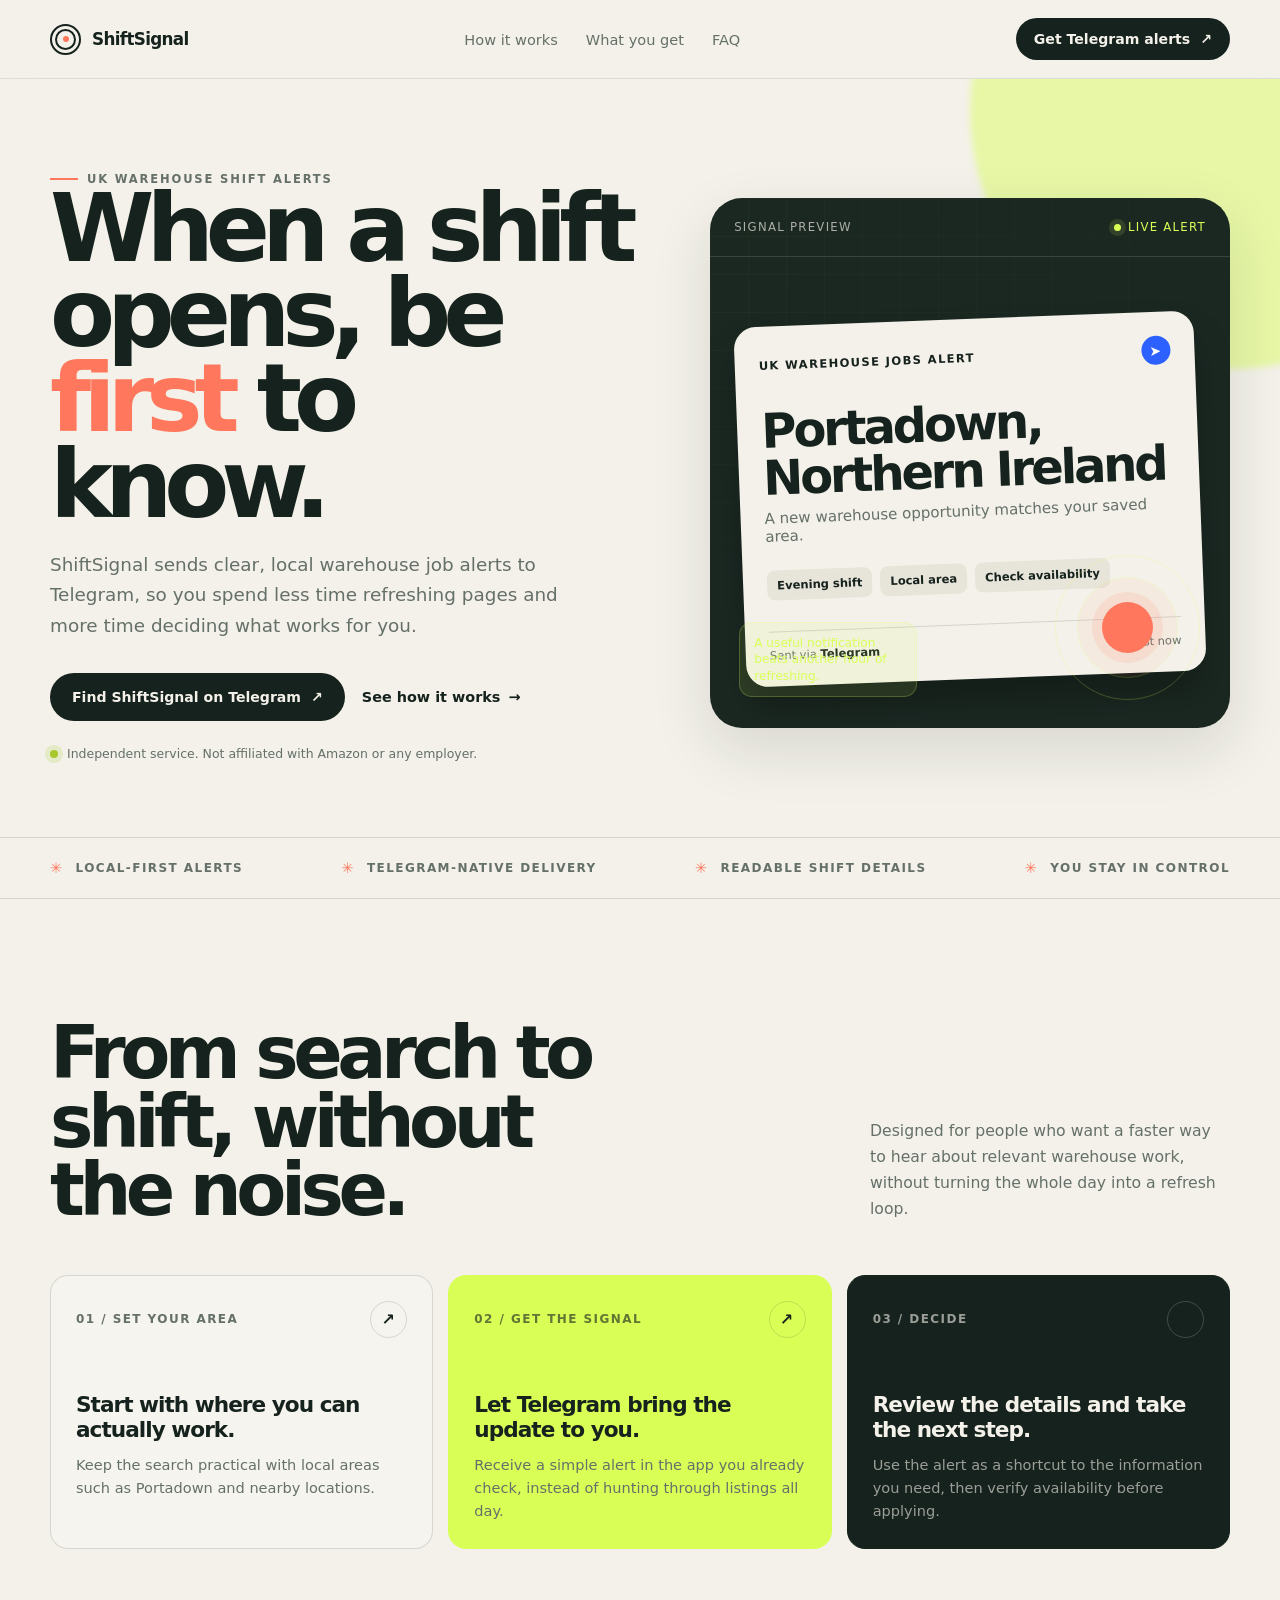
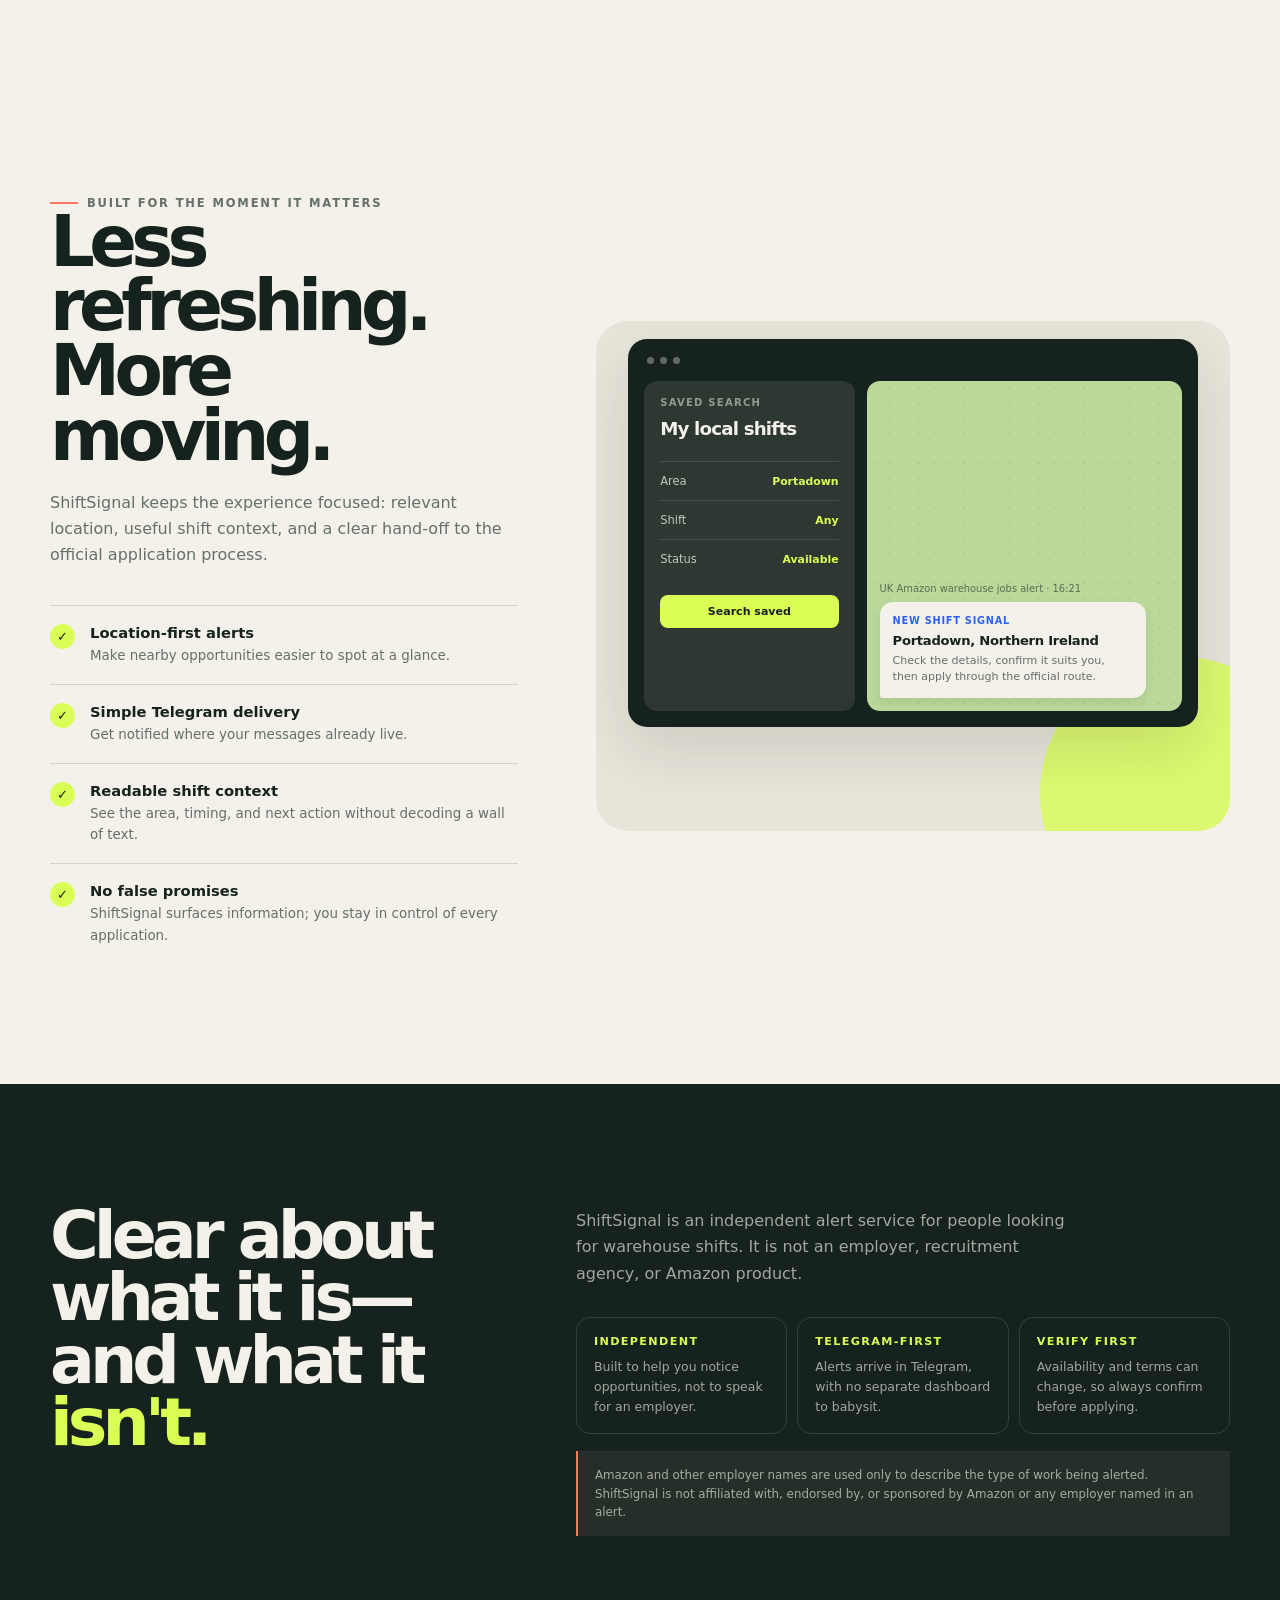
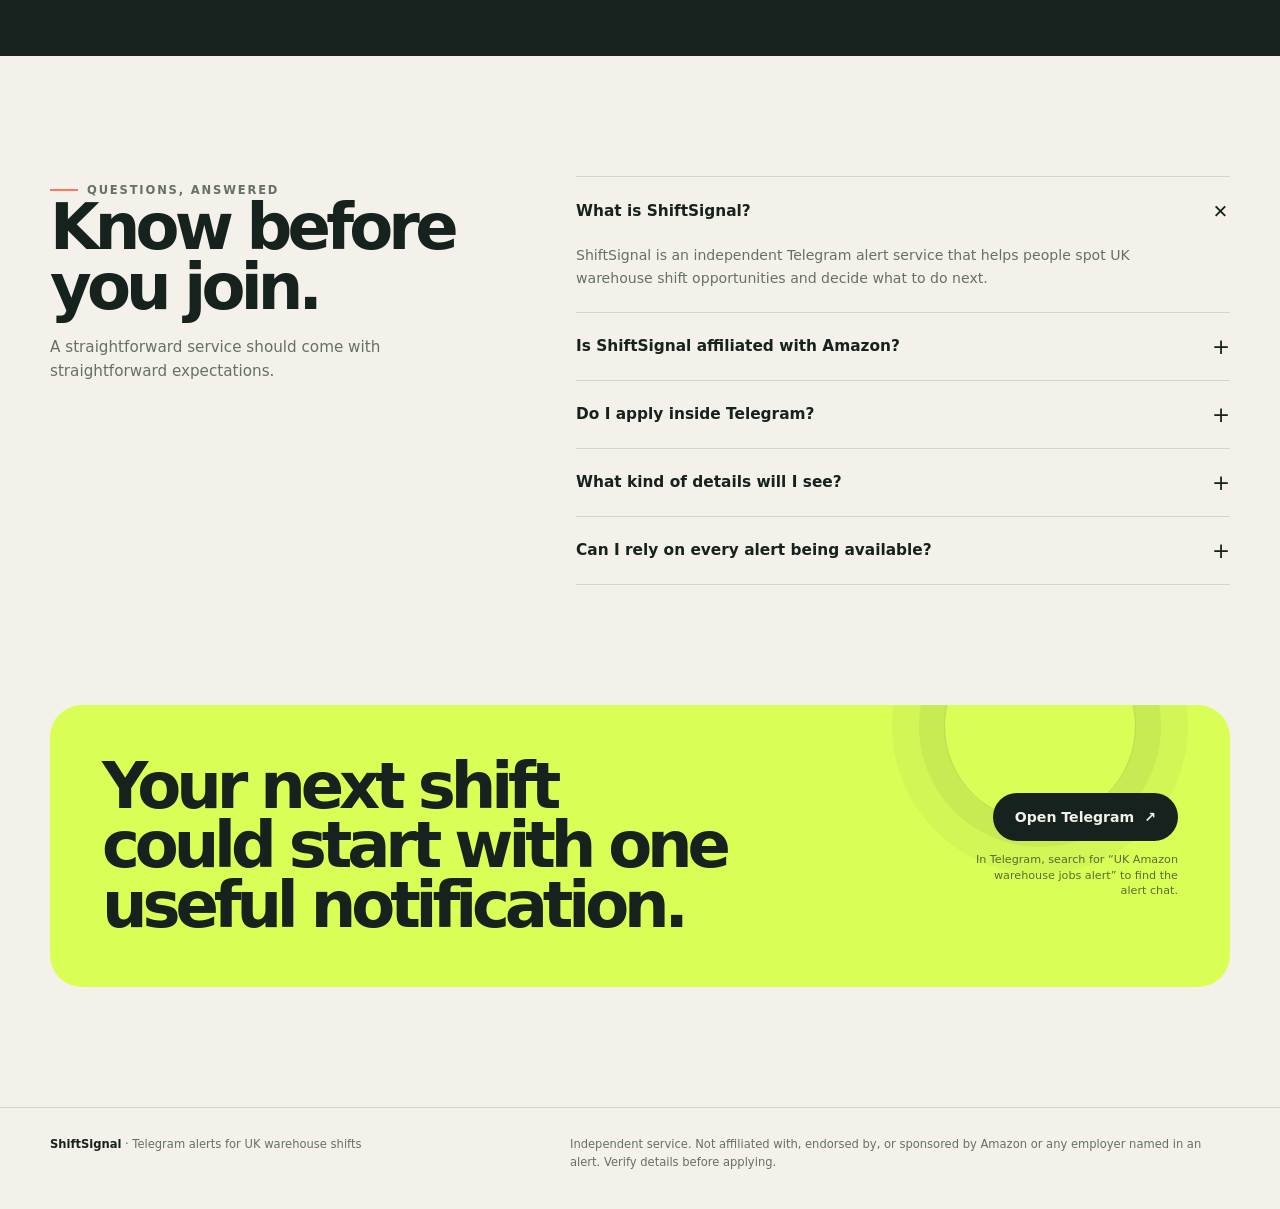
==== index.html @ c15a2083 "Initial ShiftSignal marketing site" ====
<!doctype html>
<html lang="en-GB">
<head>
  <meta charset="utf-8">
  <meta name="viewport" content="width=device-width, initial-scale=1">
  <meta name="theme-color" content="#f3f1e9">
  <meta name="description" content="ShiftSignal sends clear, local UK warehouse shift alerts to Telegram so you can spend less time refreshing and more time applying.">
  <meta property="og:title" content="ShiftSignal — Telegram alerts for UK warehouse shifts">
  <meta property="og:description" content="Get local warehouse shift alerts in Telegram, with the details you need to decide what to do next.">
  <meta property="og:type" content="website">
  <title>ShiftSignal — Telegram alerts for UK warehouse shifts</title>
  <style>
    :root {
      --ink: #16221d;
      --muted: #657069;
      --paper: #f3f1e9;
      --paper-deep: #e7e4d9;
      --signal: #d9ff57;
      --signal-dark: #a6c82b;
      --orange: #ff785d;
      --blue: #2d61ff;
      --line: rgba(22, 34, 29, .14);
      --shadow: 0 22px 60px rgba(22, 34, 29, .12);
      --radius-lg: 32px;
      --radius-md: 18px;
    }

    * { box-sizing: border-box; }
    html { scroll-behavior: smooth; }
    body {
      margin: 0;
      color: var(--ink);
      background: var(--paper);
      font-family: Inter, ui-sans-serif, system-ui, -apple-system, BlinkMacSystemFont, "Segoe UI", sans-serif;
      -webkit-font-smoothing: antialiased;
    }

    a { color: inherit; text-decoration: none; }
    button, a { -webkit-tap-highlight-color: transparent; }
    .shell { width: min(1180px, calc(100% - 40px)); margin: 0 auto; }

    .topbar {
      position: sticky;
      z-index: 20;
      top: 0;
      border-bottom: 1px solid rgba(22, 34, 29, .1);
      background: rgba(243, 241, 233, .86);
      backdrop-filter: blur(18px);
    }

    .nav {
      display: flex;
      align-items: center;
      justify-content: space-between;
      min-height: 78px;
      gap: 28px;
    }

    .brand { display: inline-flex; align-items: center; gap: 11px; font-weight: 800; letter-spacing: -.04em; font-size: 1.05rem; }
    .brand-mark { position: relative; display: inline-grid; place-items: center; width: 31px; height: 31px; border: 2px solid var(--ink); border-radius: 50%; }
    .brand-mark::before, .brand-mark::after { content: ""; position: absolute; border: 2px solid var(--ink); border-radius: 50%; }
    .brand-mark::before { width: 17px; height: 17px; }
    .brand-mark::after { width: 6px; height: 6px; border: 0; background: var(--orange); }
    .nav-links { display: flex; align-items: center; gap: 28px; font-size: .91rem; color: var(--muted); }
    .nav-links a { transition: color .2s ease; }
    .nav-links a:hover { color: var(--ink); }
    .nav-cta, .button-primary { display: inline-flex; align-items: center; justify-content: center; gap: 10px; border-radius: 999px; background: var(--ink); color: var(--paper); padding: 13px 18px; font-size: .88rem; font-weight: 750; transition: transform .2s ease, box-shadow .2s ease, background .2s ease; }
    .nav-cta:hover, .button-primary:hover { transform: translateY(-2px); box-shadow: 0 10px 22px rgba(22, 34, 29, .15); }
    .menu-button { display: none; border: 0; background: transparent; color: var(--ink); font: inherit; font-size: 1.4rem; }

    .hero { position: relative; overflow: hidden; padding: 86px 0 76px; }
    .hero::before { content: ""; position: absolute; width: 520px; height: 520px; right: -210px; top: -230px; border-radius: 50%; background: var(--signal); opacity: .45; filter: blur(3px); }
    .hero-grid { position: relative; display: grid; grid-template-columns: minmax(0, 1.06fr) minmax(390px, .94fr); align-items: center; gap: 74px; }
    .eyebrow { display: inline-flex; align-items: center; gap: 9px; color: var(--muted); font-size: .72rem; font-weight: 800; letter-spacing: .16em; text-transform: uppercase; }
    .eyebrow::before { content: ""; width: 28px; height: 2px; background: var(--orange); }
    h1, h2, h3, p { margin-top: 0; }
    h1 { max-width: 650px; margin-bottom: 23px; font-size: clamp(3.5rem, 7.4vw, 6.55rem); line-height: .9; letter-spacing: -.085em; font-weight: 850; }
    h1 em { color: var(--orange); font-style: normal; }
    .hero-copy { max-width: 560px; color: var(--muted); font-size: 1.15rem; line-height: 1.65; }
    .hero-actions { display: flex; align-items: center; flex-wrap: wrap; gap: 13px; margin-top: 32px; }
    .button-primary { padding: 16px 22px; }
    .button-secondary { display: inline-flex; align-items: center; gap: 8px; padding: 15px 4px; color: var(--ink); font-size: .9rem; font-weight: 780; }
    .button-secondary span { transition: transform .2s ease; }
    .button-secondary:hover span { transform: translateX(4px); }
    .hero-note { display: flex; align-items: center; gap: 9px; margin-top: 25px; color: var(--muted); font-size: .78rem; }
    .hero-note::before { content: ""; width: 8px; height: 8px; border-radius: 50%; background: var(--signal-dark); box-shadow: 0 0 0 5px rgba(166, 200, 43, .18); }

    .signal-stage { position: relative; min-height: 530px; border-radius: var(--radius-lg); background: #1b2822; box-shadow: var(--shadow); overflow: hidden; }
    .signal-stage::before { content: ""; position: absolute; inset: 0; opacity: .23; background-image: linear-gradient(rgba(217, 255, 87, .12) 1px, transparent 1px), linear-gradient(90deg, rgba(217, 255, 87, .12) 1px, transparent 1px); background-size: 38px 38px; mask-image: linear-gradient(to bottom right, black, transparent 75%); }
    .stage-top { position: relative; display: flex; align-items: center; justify-content: space-between; padding: 22px 24px; border-bottom: 1px solid rgba(243, 241, 233, .14); color: rgba(243, 241, 233, .67); font-size: .73rem; letter-spacing: .11em; text-transform: uppercase; }
    .live-pill { display: inline-flex; align-items: center; gap: 7px; color: var(--signal); }
    .live-pill::before { content: ""; width: 7px; height: 7px; border-radius: 50%; background: var(--signal); box-shadow: 0 0 0 5px rgba(217, 255, 87, .12); }
    .alert-card { position: relative; width: calc(100% - 60px); margin: 62px auto 0; padding: 24px; border-radius: 22px; background: var(--paper); box-shadow: 0 24px 35px rgba(0, 0, 0, .25); transform: rotate(-2.2deg); }
    .alert-kicker { display: flex; align-items: center; justify-content: space-between; margin-bottom: 28px; font-size: .72rem; font-weight: 850; letter-spacing: .12em; text-transform: uppercase; }
    .telegram-dot { display: inline-grid; place-items: center; width: 29px; height: 29px; border-radius: 50%; background: var(--blue); color: white; font-size: .88rem; }
    .alert-card h2 { margin-bottom: 8px; font-size: clamp(1.85rem, 4vw, 3rem); line-height: .98; letter-spacing: -.065em; }
    .alert-location { color: var(--muted); font-size: .94rem; }
    .alert-meta { display: flex; flex-wrap: wrap; gap: 8px; margin-top: 25px; }
    .meta-chip { padding: 8px 10px; border-radius: 8px; background: var(--paper-deep); color: var(--ink); font-size: .72rem; font-weight: 750; }
    .alert-footer { display: flex; align-items: center; justify-content: space-between; gap: 16px; margin-top: 31px; padding-top: 16px; border-top: 1px solid var(--line); color: var(--muted); font-size: .72rem; }
    .alert-footer strong { color: var(--ink); }
    .stage-orbit { position: absolute; right: 30px; bottom: 28px; width: 145px; height: 145px; border: 1px solid rgba(217, 255, 87, .22); border-radius: 50%; }
    .stage-orbit::before, .stage-orbit::after { content: ""; position: absolute; border: 1px solid rgba(217, 255, 87, .19); border-radius: 50%; }
    .stage-orbit::before { inset: 21px; }
    .stage-orbit::after { inset: 46px; background: var(--orange); border: 0; box-shadow: 0 0 0 10px rgba(255, 120, 93, .13), 0 0 0 24px rgba(255, 120, 93, .06); }
    .floating-tag { position: absolute; left: 29px; bottom: 31px; max-width: 178px; padding: 12px 14px; border: 1px solid rgba(217, 255, 87, .22); border-radius: 13px; background: rgba(217, 255, 87, .1); color: var(--signal); font-size: .76rem; line-height: 1.35; }

    .ticker { border-top: 1px solid var(--line); border-bottom: 1px solid var(--line); overflow: hidden; }
    .ticker-track { display: flex; justify-content: space-between; gap: 30px; padding: 22px 0; color: var(--muted); font-size: .75rem; font-weight: 800; letter-spacing: .12em; text-transform: uppercase; white-space: nowrap; }
    .ticker-track span { display: inline-flex; align-items: center; gap: 12px; }
    .ticker-track span::before { content: "✳"; color: var(--orange); font-size: .9rem; }

    section { padding: 120px 0; }
    .section-head { display: flex; align-items: end; justify-content: space-between; gap: 30px; margin-bottom: 50px; }
    .section-head h2 { max-width: 570px; margin-bottom: 0; font-size: clamp(2.6rem, 5.7vw, 5rem); line-height: .94; letter-spacing: -.075em; }
    .section-head p { max-width: 360px; margin-bottom: 3px; color: var(--muted); font-size: .98rem; line-height: 1.65; }
    .steps { display: grid; grid-template-columns: repeat(3, 1fr); gap: 15px; }
    .step { min-height: 260px; padding: 25px; border: 1px solid var(--line); border-radius: var(--radius-md); background: rgba(255, 255, 255, .24); }
    .step-number { display: flex; align-items: center; justify-content: space-between; margin-bottom: 54px; color: var(--muted); font-size: .75rem; font-weight: 850; letter-spacing: .12em; }
    .step-number::after { content: "↗"; display: grid; place-items: center; width: 35px; height: 35px; border: 1px solid var(--line); border-radius: 50%; color: var(--ink); font-size: 1rem; }
    .step h3 { margin-bottom: 11px; font-size: 1.35rem; letter-spacing: -.045em; }
    .step p { margin-bottom: 0; color: var(--muted); font-size: .91rem; line-height: 1.6; }
    .step:nth-child(2) { background: var(--signal); border-color: var(--signal); }
    .step:nth-child(2) .step-number { color: rgba(22, 34, 29, .62); }
    .step:nth-child(3) { background: var(--ink); color: var(--paper); border-color: var(--ink); }
    .step:nth-child(3) .step-number, .step:nth-child(3) p { color: rgba(243, 241, 233, .6); }
    .step:nth-child(3) .step-number::after { border-color: rgba(243, 241, 233, .2); }

    .feature-wrap { display: grid; grid-template-columns: .85fr 1.15fr; gap: 78px; align-items: center; }
    .feature-copy h2 { max-width: 500px; margin-bottom: 21px; font-size: clamp(2.8rem, 5.5vw, 5.25rem); line-height: .92; letter-spacing: -.08em; }
    .feature-copy > p { max-width: 470px; color: var(--muted); font-size: 1rem; line-height: 1.65; }
    .feature-list { display: grid; gap: 0; margin: 36px 0 0; padding: 0; list-style: none; }
    .feature-list li { display: grid; grid-template-columns: 27px 1fr; gap: 13px; padding: 18px 0; border-top: 1px solid var(--line); }
    .feature-list li::before { content: "✓"; display: grid; place-items: center; width: 25px; height: 25px; border-radius: 50%; background: var(--signal); font-size: .82rem; font-weight: 900; }
    .feature-list strong { display: block; margin-bottom: 4px; font-size: .92rem; }
    .feature-list span { color: var(--muted); font-size: .84rem; line-height: 1.5; }
    .dashboard { position: relative; min-height: 510px; padding: 18px; border-radius: var(--radius-lg); background: var(--paper-deep); overflow: hidden; }
    .dashboard::after { content: ""; position: absolute; right: -85px; bottom: -100px; width: 275px; height: 275px; border-radius: 50%; background: var(--signal); opacity: .8; }
    .dashboard-window { position: relative; z-index: 1; max-width: 570px; margin: 0 auto; padding: 16px; border-radius: 19px; background: var(--ink); box-shadow: var(--shadow); }
    .window-bar { display: flex; gap: 6px; padding: 2px 0 17px 3px; }
    .window-bar i { width: 7px; height: 7px; border-radius: 50%; background: rgba(243, 241, 233, .35); }
    .window-layout { display: grid; grid-template-columns: .8fr 1.2fr; gap: 12px; }
    .filter-panel { padding: 16px; border-radius: 13px; background: rgba(243, 241, 233, .1); }
    .filter-label { color: rgba(243, 241, 233, .52); font-size: .63rem; font-weight: 800; letter-spacing: .12em; text-transform: uppercase; }
    .filter-panel h3 { margin: 10px 0 22px; color: var(--paper); font-size: 1.14rem; letter-spacing: -.045em; }
    .filter-row { display: flex; align-items: center; justify-content: space-between; gap: 12px; padding: 12px 0; border-top: 1px solid rgba(243, 241, 233, .12); color: rgba(243, 241, 233, .76); font-size: .72rem; }
    .filter-row b { color: var(--signal); font-size: .68rem; }
    .save-search { display: block; margin-top: 17px; padding: 10px; border-radius: 8px; background: var(--signal); color: var(--ink); text-align: center; font-size: .69rem; font-weight: 850; }
    .message-panel { display: flex; align-items: end; min-height: 330px; padding: 13px; border-radius: 13px; background: #b9d89a; background-image: radial-gradient(rgba(22, 34, 29, .08) 1px, transparent 1px); background-size: 15px 15px; }
    .message-stack { display: grid; gap: 8px; width: 100%; }
    .message-meta { color: rgba(22, 34, 29, .58); font-size: .62rem; }
    .message { max-width: 92%; padding: 13px; border-radius: 13px 13px 13px 3px; background: var(--paper); box-shadow: 0 5px 10px rgba(22, 34, 29, .08); }
    .message small { display: block; margin-bottom: 7px; color: var(--blue); font-size: .61rem; font-weight: 850; letter-spacing: .08em; text-transform: uppercase; }
    .message strong { display: block; margin-bottom: 5px; font-size: .82rem; letter-spacing: -.02em; }
    .message p { margin-bottom: 0; color: var(--muted); font-size: .69rem; line-height: 1.45; }

    .trust-band { background: var(--ink); color: var(--paper); }
    .trust-grid { display: grid; grid-template-columns: .8fr 1.2fr; gap: 90px; align-items: start; }
    .trust-grid h2 { max-width: 470px; margin-bottom: 0; font-size: clamp(2.7rem, 5.2vw, 5rem); line-height: .94; letter-spacing: -.075em; }
    .trust-grid h2 em { color: var(--signal); font-style: normal; }
    .trust-copy > p { max-width: 510px; margin: 4px 0 30px; color: rgba(243, 241, 233, .64); font-size: 1rem; line-height: 1.65; }
    .trust-points { display: grid; grid-template-columns: repeat(3, 1fr); gap: 10px; }
    .trust-point { padding: 17px; border: 1px solid rgba(243, 241, 233, .14); border-radius: 14px; }
    .trust-point b { display: block; margin-bottom: 8px; color: var(--signal); font-size: .7rem; letter-spacing: .12em; text-transform: uppercase; }
    .trust-point span { color: rgba(243, 241, 233, .64); font-size: .78rem; line-height: 1.45; }
    .disclaimer { margin-top: 17px; padding: 15px 17px; border-left: 2px solid var(--orange); background: rgba(243, 241, 233, .06); color: rgba(243, 241, 233, .64); font-size: .74rem; line-height: 1.55; }

    .faq-grid { display: grid; grid-template-columns: .8fr 1.2fr; gap: 90px; }
    .faq-grid h2 { margin-bottom: 17px; font-size: clamp(2.8rem, 5vw, 4.8rem); line-height: .94; letter-spacing: -.075em; }
    .faq-grid > div > p { max-width: 340px; color: var(--muted); font-size: .95rem; line-height: 1.6; }
    .faq-list { border-top: 1px solid var(--line); }
    .faq-item { border-bottom: 1px solid var(--line); }
    .faq-question { display: flex; align-items: center; justify-content: space-between; gap: 20px; width: 100%; padding: 21px 0; border: 0; background: transparent; color: var(--ink); text-align: left; font: inherit; font-size: .96rem; font-weight: 780; cursor: pointer; }
    .faq-question::after { content: "+"; font-size: 1.35rem; font-weight: 400; transition: transform .2s ease; }
    .faq-item.open .faq-question::after { transform: rotate(45deg); }
    .faq-answer { display: grid; grid-template-rows: 0fr; transition: grid-template-rows .25s ease; }
    .faq-answer > div { overflow: hidden; }
    .faq-answer p { max-width: 610px; margin: 0; padding: 0 35px 0 0; color: var(--muted); font-size: .88rem; line-height: 1.65; }
    .faq-item.open .faq-answer { grid-template-rows: 1fr; }
    .faq-item.open .faq-answer p { padding-bottom: 21px; }

    .final-cta { padding: 0 0 120px; }
    .cta-card { position: relative; overflow: hidden; display: grid; grid-template-columns: 1fr auto; align-items: center; gap: 30px; padding: 52px; border-radius: var(--radius-lg); background: var(--signal); }
    .cta-card::after { content: ""; position: absolute; right: 8%; top: -75px; width: 190px; height: 190px; border: 1px solid rgba(22, 34, 29, .16); border-radius: 50%; box-shadow: 0 0 0 25px rgba(22, 34, 29, .05), 0 0 0 52px rgba(22, 34, 29, .04); }
    .cta-card h2 { position: relative; z-index: 1; max-width: 630px; margin-bottom: 0; font-size: clamp(2.6rem, 5vw, 4.8rem); line-height: .93; letter-spacing: -.08em; }
    .cta-action { position: relative; z-index: 2; display: grid; justify-items: end; gap: 11px; }
    .cta-action .button-primary { background: var(--ink); white-space: nowrap; }
    .cta-action small { max-width: 205px; color: rgba(22, 34, 29, .66); font-size: .7rem; line-height: 1.4; text-align: right; }

    footer { padding: 28px 0 38px; border-top: 1px solid var(--line); }
    .footer-row { display: flex; justify-content: space-between; gap: 20px; color: var(--muted); font-size: .72rem; line-height: 1.5; }
    .footer-row strong { color: var(--ink); }
    .footer-note { max-width: 660px; }

    .reveal { opacity: 0; transform: translateY(18px); transition: opacity .7s ease, transform .7s ease; }
    .reveal.visible { opacity: 1; transform: translateY(0); }

    @media (max-width: 900px) {
      .hero-grid, .feature-wrap, .trust-grid, .faq-grid { grid-template-columns: 1fr; gap: 48px; }
      .hero { padding-top: 62px; }
      .signal-stage { min-height: 500px; }
      .feature-copy { max-width: 700px; }
      .trust-grid { gap: 35px; }
      .faq-grid { gap: 35px; }
      .section-head { align-items: start; flex-direction: column; }
      .cta-card { grid-template-columns: 1fr; padding: 40px 30px; }
      .cta-action { justify-items: start; }
      .cta-action small { text-align: left; }
    }

    @media (max-width: 680px) {
      .shell { width: min(100% - 28px, 560px); }
      .nav { min-height: 68px; }
      .nav-links { position: absolute; left: 14px; right: 14px; top: 63px; display: grid; gap: 0; padding: 7px; border: 1px solid var(--line); border-radius: 16px; background: var(--paper); box-shadow: var(--shadow); opacity: 0; pointer-events: none; transform: translateY(-7px); transition: opacity .2s ease, transform .2s ease; }
      .nav-links.open { opacity: 1; pointer-events: auto; transform: translateY(0); }
      .nav-links a { padding: 13px 12px; }
      .nav-cta { display: none; }
      .menu-button { display: block; }
      h1 { font-size: clamp(3.35rem, 17vw, 5rem); }
      .hero-copy { font-size: 1rem; }
      .hero-actions { align-items: start; flex-direction: column; gap: 8px; }
      .signal-stage { min-height: 470px; }
      .alert-card { width: calc(100% - 32px); margin-top: 48px; padding: 18px; }
      .alert-card h2 { font-size: 2.1rem; }
      .floating-tag { left: 17px; bottom: 20px; }
      .stage-orbit { right: 15px; bottom: 15px; width: 105px; height: 105px; }
      .stage-orbit::before { inset: 16px; }
      .stage-orbit::after { inset: 34px; }
      section { padding: 82px 0; }
      .steps { grid-template-columns: 1fr; }
      .step { min-height: 215px; }
      .step-number { margin-bottom: 38px; }
      .window-layout { grid-template-columns: 1fr; }
      .filter-panel { display: none; }
      .message-panel { min-height: 330px; }
      .trust-points { grid-template-columns: 1fr; }
      .cta-card h2 { font-size: 3rem; }
      .footer-row { align-items: start; flex-direction: column; }
    }
  </style>
</head>
<body>
  <header class="topbar">
    <div class="shell nav">
      <a class="brand" href="#top" aria-label="ShiftSignal home"><span class="brand-mark" aria-hidden="true"></span>ShiftSignal</a>
      <nav class="nav-links" id="nav-links" aria-label="Primary navigation">
        <a href="#how-it-works">How it works</a>
        <a href="#what-you-get">What you get</a>
        <a href="#faq">FAQ</a>
      </nav>
      <a class="nav-cta" href="#join">Get Telegram alerts <span aria-hidden="true">↗</span></a>
      <button class="menu-button" id="menu-button" type="button" aria-expanded="false" aria-controls="nav-links" aria-label="Open navigation">☰</button>
    </div>
  </header>

  <main id="top">
    <section class="hero">
      <div class="shell hero-grid">
        <div class="reveal">
          <div class="eyebrow">UK warehouse shift alerts</div>
          <h1>When a shift opens, be <em>first</em> to know.</h1>
          <p class="hero-copy">ShiftSignal sends clear, local warehouse job alerts to Telegram, so you spend less time refreshing pages and more time deciding what works for you.</p>
          <div class="hero-actions">
            <a class="button-primary" href="#join">Find ShiftSignal on Telegram <span aria-hidden="true">↗</span></a>
            <a class="button-secondary" href="#how-it-works">See how it works <span aria-hidden="true">→</span></a>
          </div>
          <div class="hero-note">Independent service. Not affiliated with Amazon or any employer.</div>
        </div>

        <div class="signal-stage reveal" aria-label="Example Telegram shift alert">
          <div class="stage-top"><span>Signal preview</span><span class="live-pill">Live alert</span></div>
          <div class="alert-card">
            <div class="alert-kicker"><span>UK warehouse jobs alert</span><span class="telegram-dot" aria-hidden="true">➤</span></div>
            <h2>Portadown, Northern Ireland</h2>
            <p class="alert-location">A new warehouse opportunity matches your saved area.</p>
            <div class="alert-meta"><span class="meta-chip">Evening shift</span><span class="meta-chip">Local area</span><span class="meta-chip">Check availability</span></div>
            <div class="alert-footer"><span>Sent via <strong>Telegram</strong></span><span>just now</span></div>
          </div>
          <div class="floating-tag">A useful notification beats another hour of refreshing.</div>
          <div class="stage-orbit" aria-hidden="true"></div>
        </div>
      </div>
    </section>

    <div class="ticker" aria-label="ShiftSignal benefits">
      <div class="shell ticker-track"><span>Local-first alerts</span><span>Telegram-native delivery</span><span>Readable shift details</span><span>You stay in control</span></div>
    </div>

    <section id="how-it-works">
      <div class="shell">
        <div class="section-head reveal">
          <h2>From search to shift, without the noise.</h2>
          <p>Designed for people who want a faster way to hear about relevant warehouse work, without turning the whole day into a refresh loop.</p>
        </div>
        <div class="steps">
          <article class="step reveal"><div class="step-number">01 / SET YOUR AREA</div><h3>Start with where you can actually work.</h3><p>Keep the search practical with local areas such as Portadown and nearby locations.</p></article>
          <article class="step reveal"><div class="step-number">02 / GET THE SIGNAL</div><h3>Let Telegram bring the update to you.</h3><p>Receive a simple alert in the app you already check, instead of hunting through listings all day.</p></article>
          <article class="step reveal"><div class="step-number">03 / DECIDE</div><h3>Review the details and take the next step.</h3><p>Use the alert as a shortcut to the information you need, then verify availability before applying.</p></article>
        </div>
      </div>
    </section>

    <section id="what-you-get">
      <div class="shell feature-wrap">
        <div class="feature-copy reveal">
          <div class="eyebrow">Built for the moment it matters</div>
          <h2>Less refreshing. More moving.</h2>
          <p>ShiftSignal keeps the experience focused: relevant location, useful shift context, and a clear hand-off to the official application process.</p>
          <ul class="feature-list">
            <li><div><strong>Location-first alerts</strong><span>Make nearby opportunities easier to spot at a glance.</span></div></li>
            <li><div><strong>Simple Telegram delivery</strong><span>Get notified where your messages already live.</span></div></li>
            <li><div><strong>Readable shift context</strong><span>See the area, timing, and next action without decoding a wall of text.</span></div></li>
            <li><div><strong>No false promises</strong><span>ShiftSignal surfaces information; you stay in control of every application.</span></div></li>
          </ul>
        </div>
        <div class="dashboard reveal" aria-label="ShiftSignal filter and alert preview">
          <div class="dashboard-window">
            <div class="window-bar" aria-hidden="true"><i></i><i></i><i></i></div>
            <div class="window-layout">
              <aside class="filter-panel"><div class="filter-label">Saved search</div><h3>My local shifts</h3><div class="filter-row"><span>Area</span><b>Portadown</b></div><div class="filter-row"><span>Shift</span><b>Any</b></div><div class="filter-row"><span>Status</span><b>Available</b></div><span class="save-search">Search saved</span></aside>
              <div class="message-panel"><div class="message-stack"><div class="message-meta">UK Amazon warehouse jobs alert · 16:21</div><div class="message"><small>New shift signal</small><strong>Portadown, Northern Ireland</strong><p>Check the details, confirm it suits you, then apply through the official route.</p></div></div></div>
            </div>
          </div>
        </div>
      </div>
    </section>

    <section class="trust-band">
      <div class="shell trust-grid">
        <h2 class="reveal">Clear about what it is—and what it <em>isn't.</em></h2>
        <div class="trust-copy reveal">
          <p>ShiftSignal is an independent alert service for people looking for warehouse shifts. It is not an employer, recruitment agency, or Amazon product.</p>
          <div class="trust-points"><div class="trust-point"><b>Independent</b><span>Built to help you notice opportunities, not to speak for an employer.</span></div><div class="trust-point"><b>Telegram-first</b><span>Alerts arrive in Telegram, with no separate dashboard to babysit.</span></div><div class="trust-point"><b>Verify first</b><span>Availability and terms can change, so always confirm before applying.</span></div></div>
          <div class="disclaimer">Amazon and other employer names are used only to describe the type of work being alerted. ShiftSignal is not affiliated with, endorsed by, or sponsored by Amazon or any employer named in an alert.</div>
        </div>
      </div>
    </section>

    <section id="faq">
      <div class="shell faq-grid">
        <div class="reveal"><div class="eyebrow">Questions, answered</div><h2>Know before you join.</h2><p>A straightforward service should come with straightforward expectations.</p></div>
        <div class="faq-list reveal">
          <div class="faq-item open"><button class="faq-question" type="button" aria-expanded="true">What is ShiftSignal?</button><div class="faq-answer"><div><p>ShiftSignal is an independent Telegram alert service that helps people spot UK warehouse shift opportunities and decide what to do next.</p></div></div></div>
          <div class="faq-item"><button class="faq-question" type="button" aria-expanded="false">Is ShiftSignal affiliated with Amazon?</button><div class="faq-answer"><div><p>No. ShiftSignal is independent and is not affiliated with, endorsed by, or sponsored by Amazon. Employer names may appear only to describe the work in an alert.</p></div></div></div>
          <div class="faq-item"><button class="faq-question" type="button" aria-expanded="false">Do I apply inside Telegram?</button><div class="faq-answer"><div><p>Telegram is used for the alert. When you see something relevant, verify the details and use the official application route for that opportunity.</p></div></div></div>
          <div class="faq-item"><button class="faq-question" type="button" aria-expanded="false">What kind of details will I see?</button><div class="faq-answer"><div><p>Alerts are designed to make the useful basics easy to scan, such as the local area, shift context, and the next action. Exact availability can change.</p></div></div></div>
          <div class="faq-item"><button class="faq-question" type="button" aria-expanded="false">Can I rely on every alert being available?</button><div class="faq-answer"><div><p>No service can guarantee availability. Treat each alert as a timely lead, then confirm the latest details before you apply.</p></div></div></div>
        </div>
      </div>
    </section>

    <section class="final-cta" id="join">
      <div class="shell">
        <div class="cta-card reveal">
          <h2>Your next shift could start with one useful notification.</h2>
          <div class="cta-action"><a class="button-primary" href="https://telegram.org/" target="_blank" rel="noopener">Open Telegram <span aria-hidden="true">↗</span></a><small>In Telegram, search for “UK Amazon warehouse jobs alert” to find the alert chat.</small></div>
        </div>
      </div>
    </section>
  </main>

  <footer>
    <div class="shell footer-row"><div><strong>ShiftSignal</strong> · Telegram alerts for UK warehouse shifts</div><div class="footer-note">Independent service. Not affiliated with, endorsed by, or sponsored by Amazon or any employer named in an alert. Verify details before applying.</div></div>
  </footer>

  <script>
    const menuButton = document.querySelector('#menu-button');
    const navLinks = document.querySelector('#nav-links');
    menuButton?.addEventListener('click', () => {
      const isOpen = navLinks.classList.toggle('open');
      menuButton.setAttribute('aria-expanded', String(isOpen));
    });

    document.querySelectorAll('.nav-links a').forEach((link) => link.addEventListener('click', () => {
      navLinks.classList.remove('open');
      menuButton.setAttribute('aria-expanded', 'false');
    }));

    document.querySelectorAll('.faq-question').forEach((button) => button.addEventListener('click', () => {
      const item = button.closest('.faq-item');
      const isOpen = item.classList.toggle('open');
      button.setAttribute('aria-expanded', String(isOpen));
    }));

    const observer = new IntersectionObserver((entries) => entries.forEach((entry) => {
      if (entry.isIntersecting) {
        entry.target.classList.add('visible');
        observer.unobserve(entry.target);
      }
    }), { threshold: .14 });
    document.querySelectorAll('.reveal').forEach((element) => observer.observe(element));
  </script>
</body>
</html>
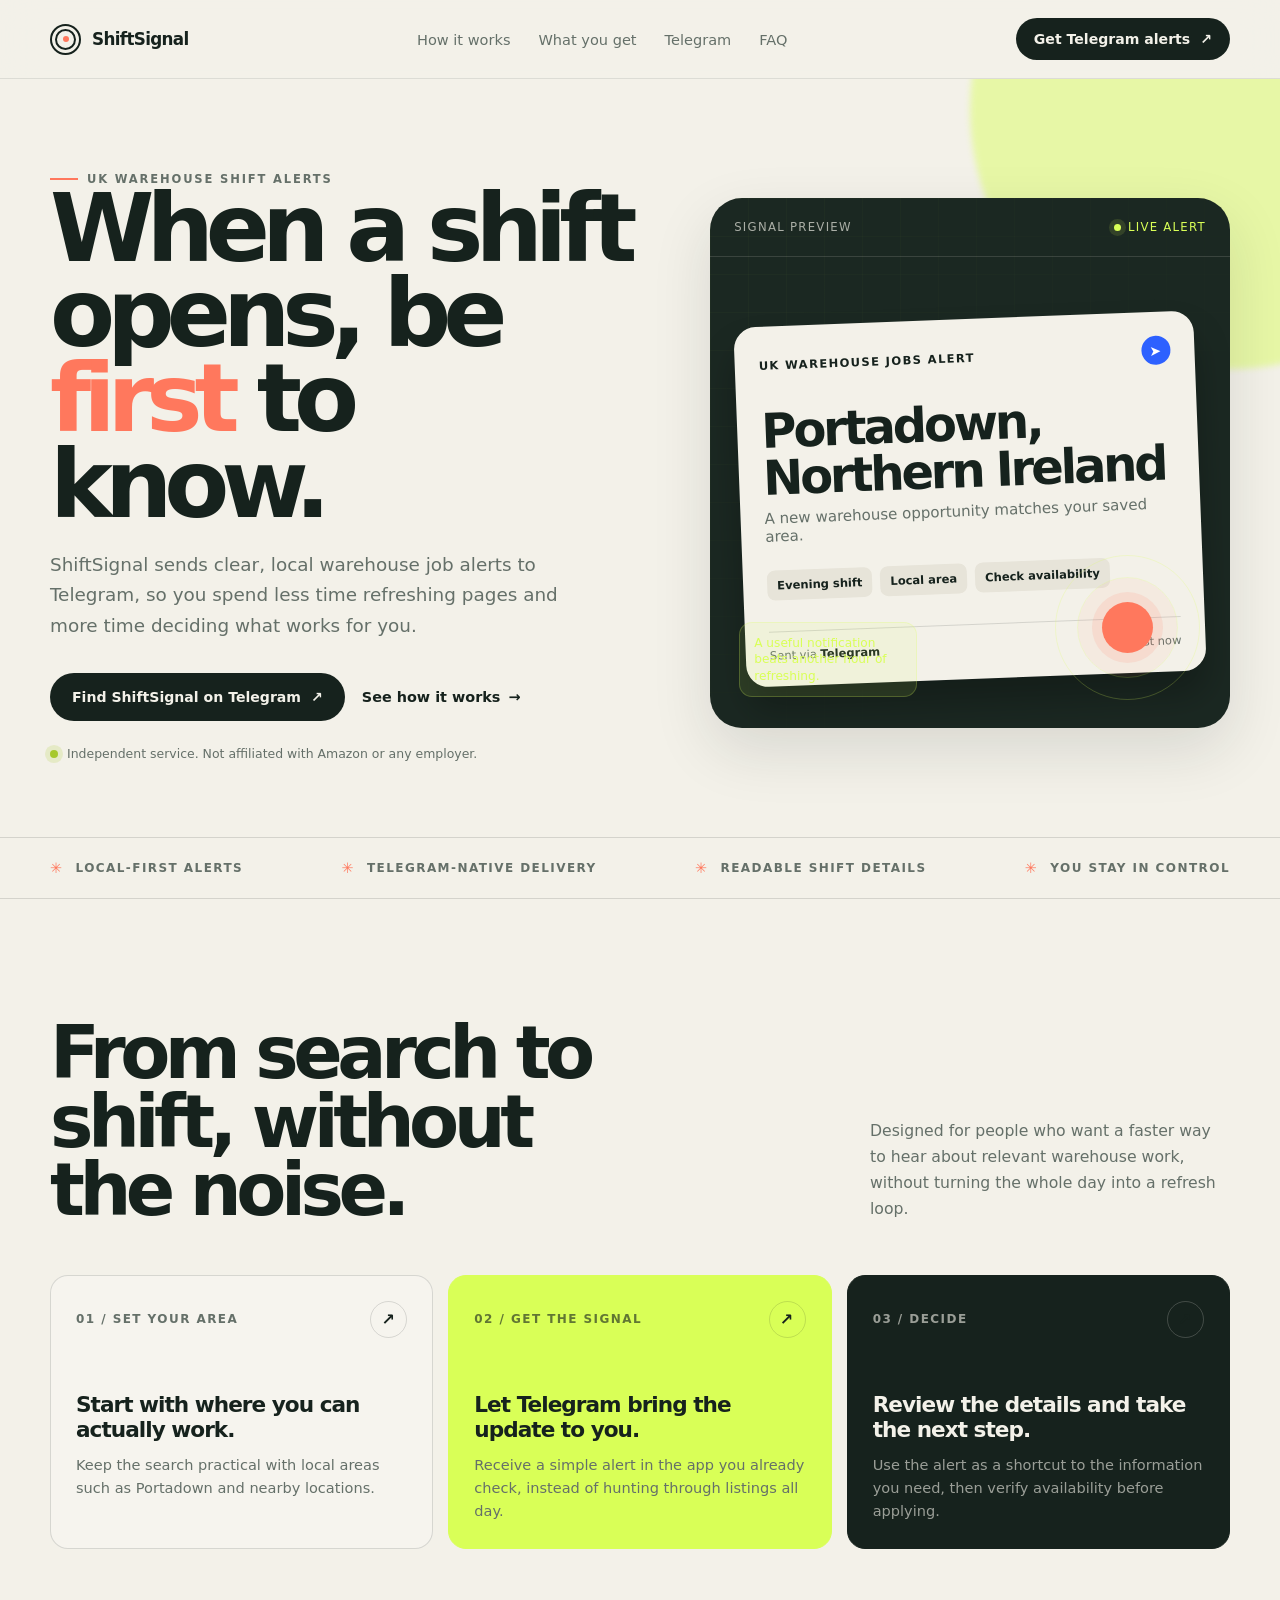
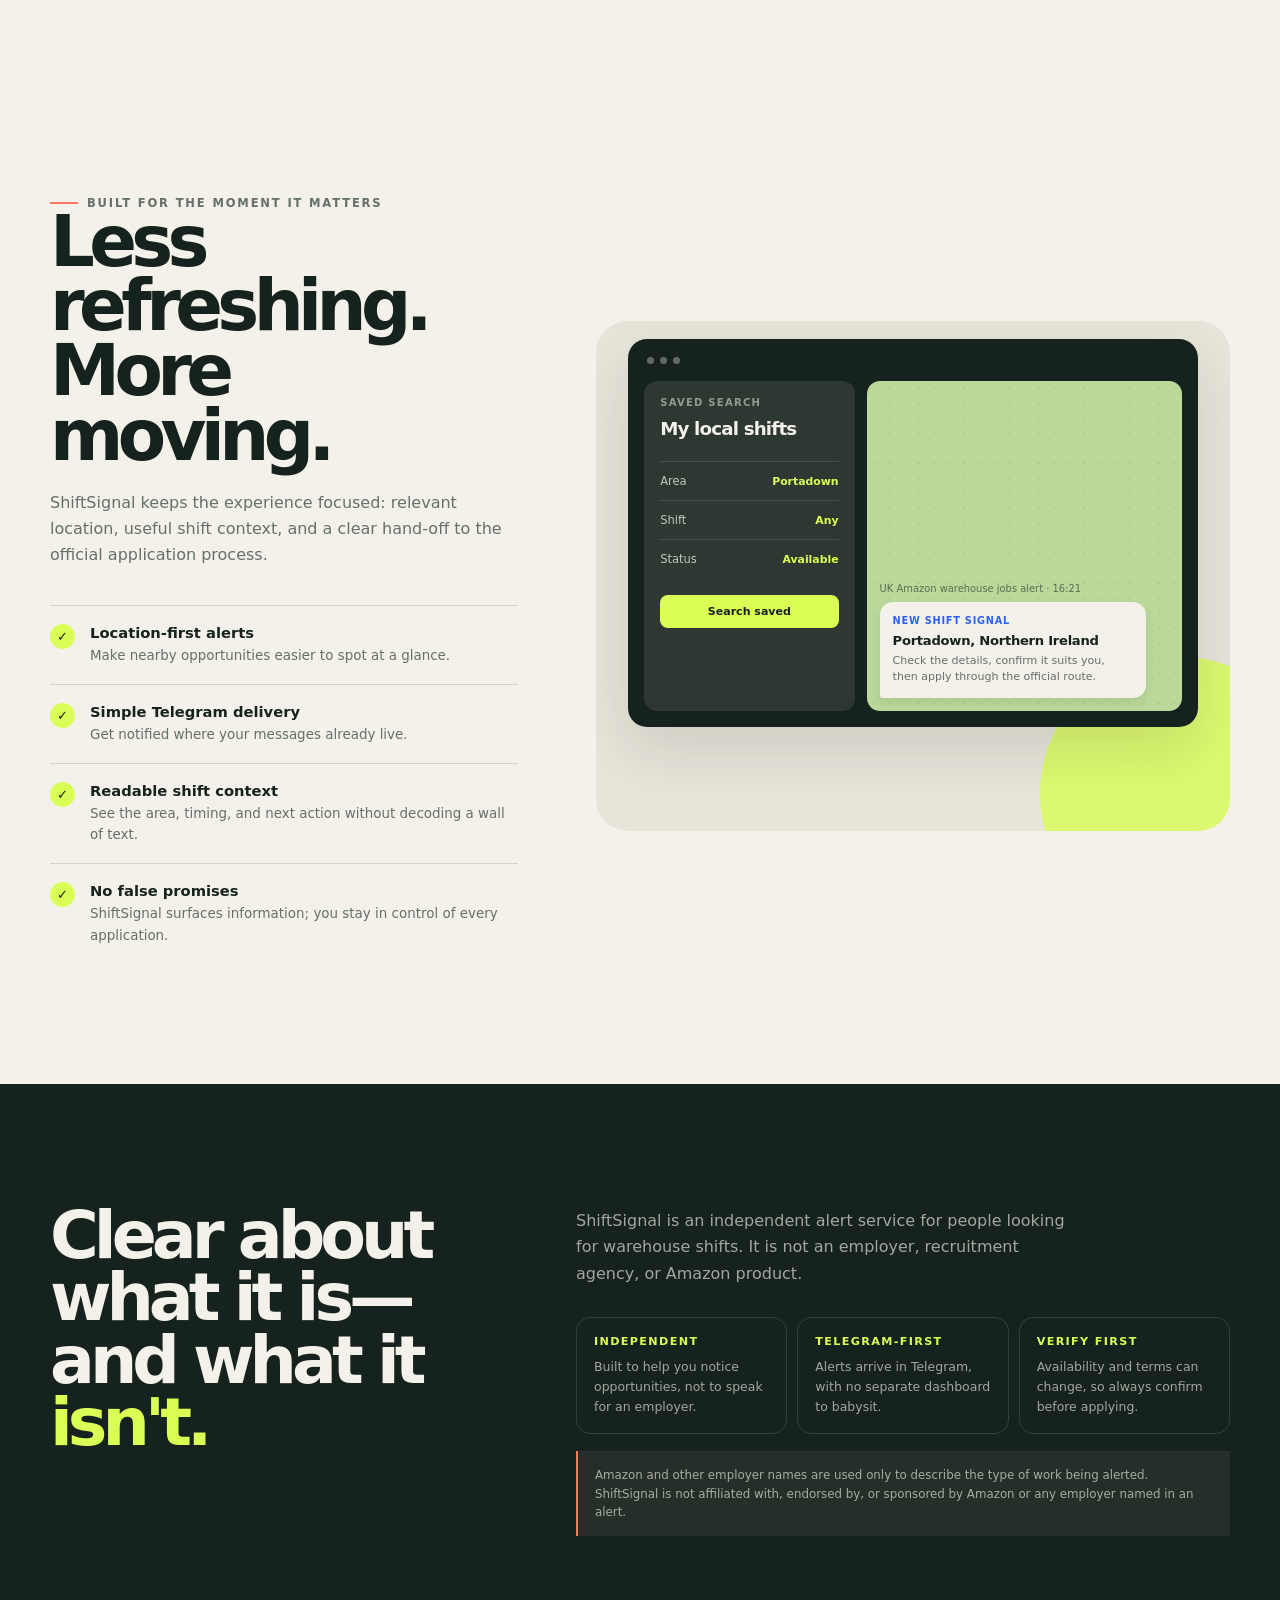
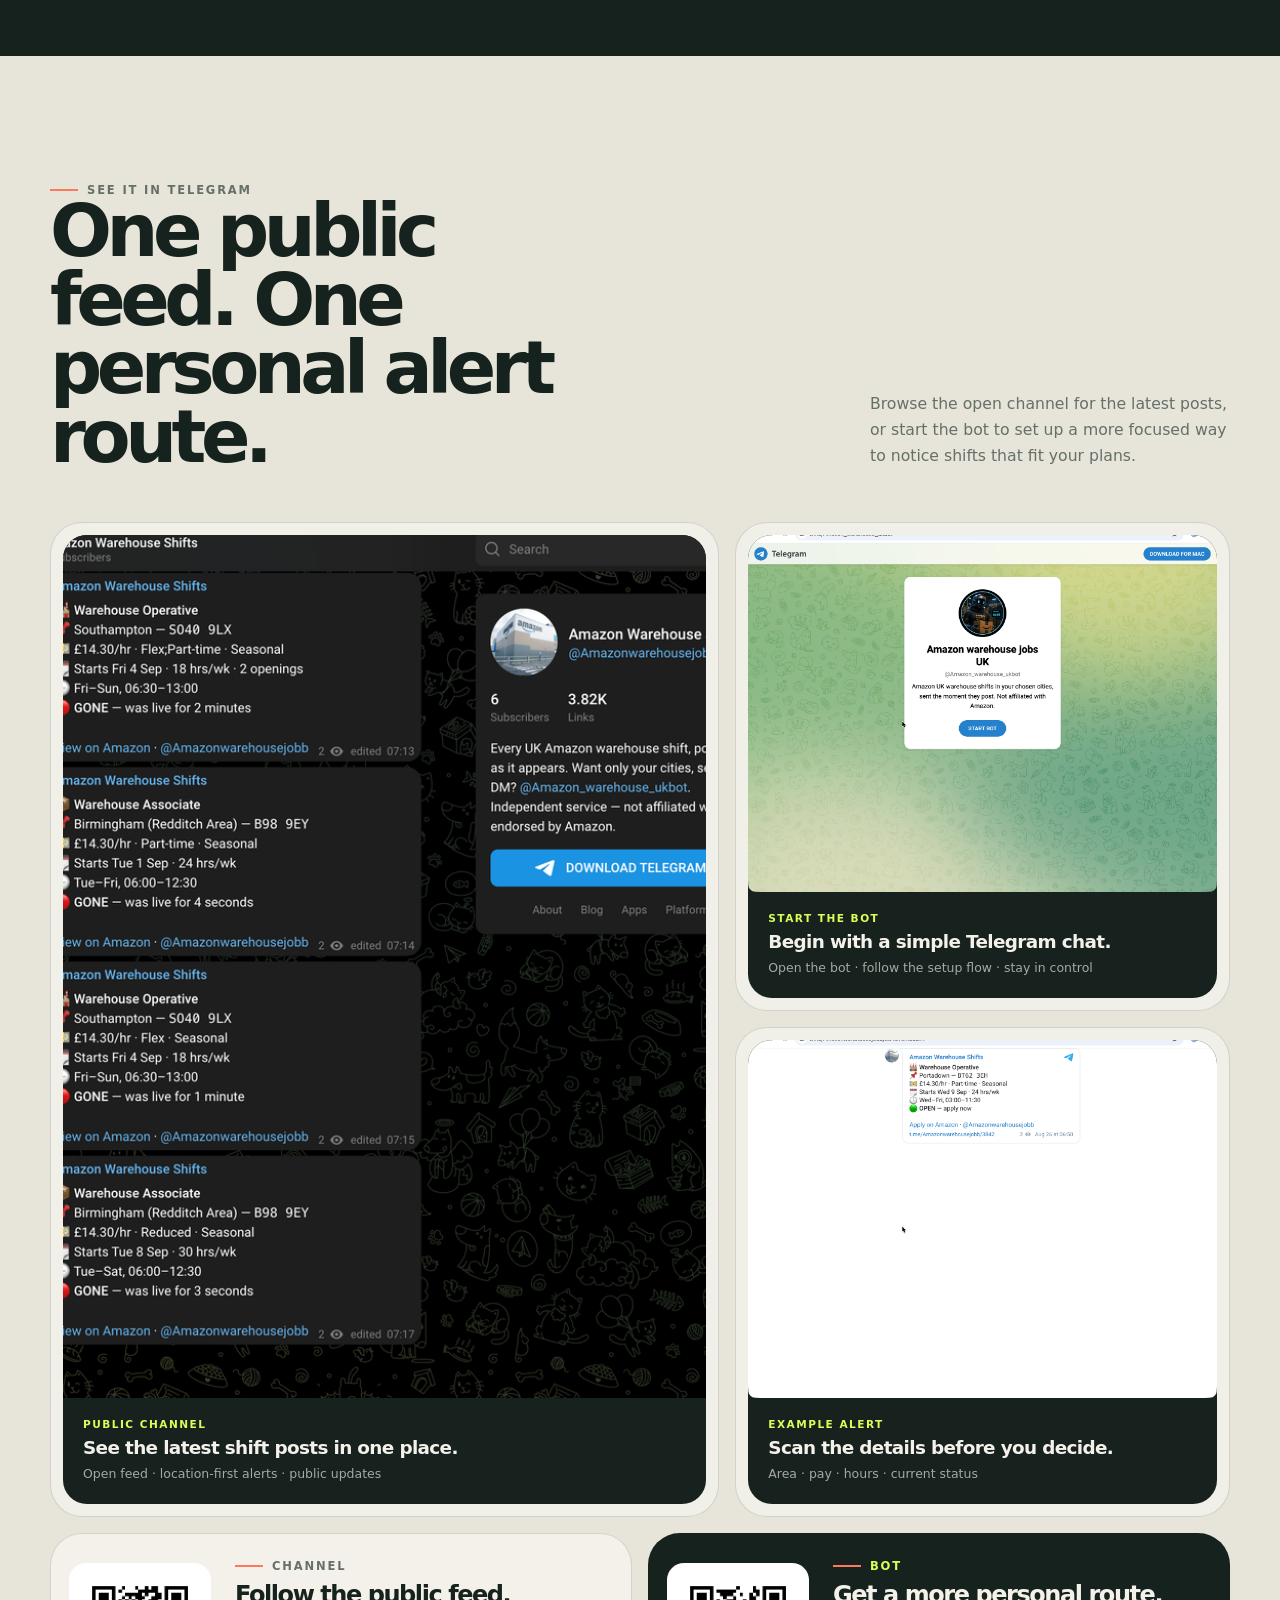
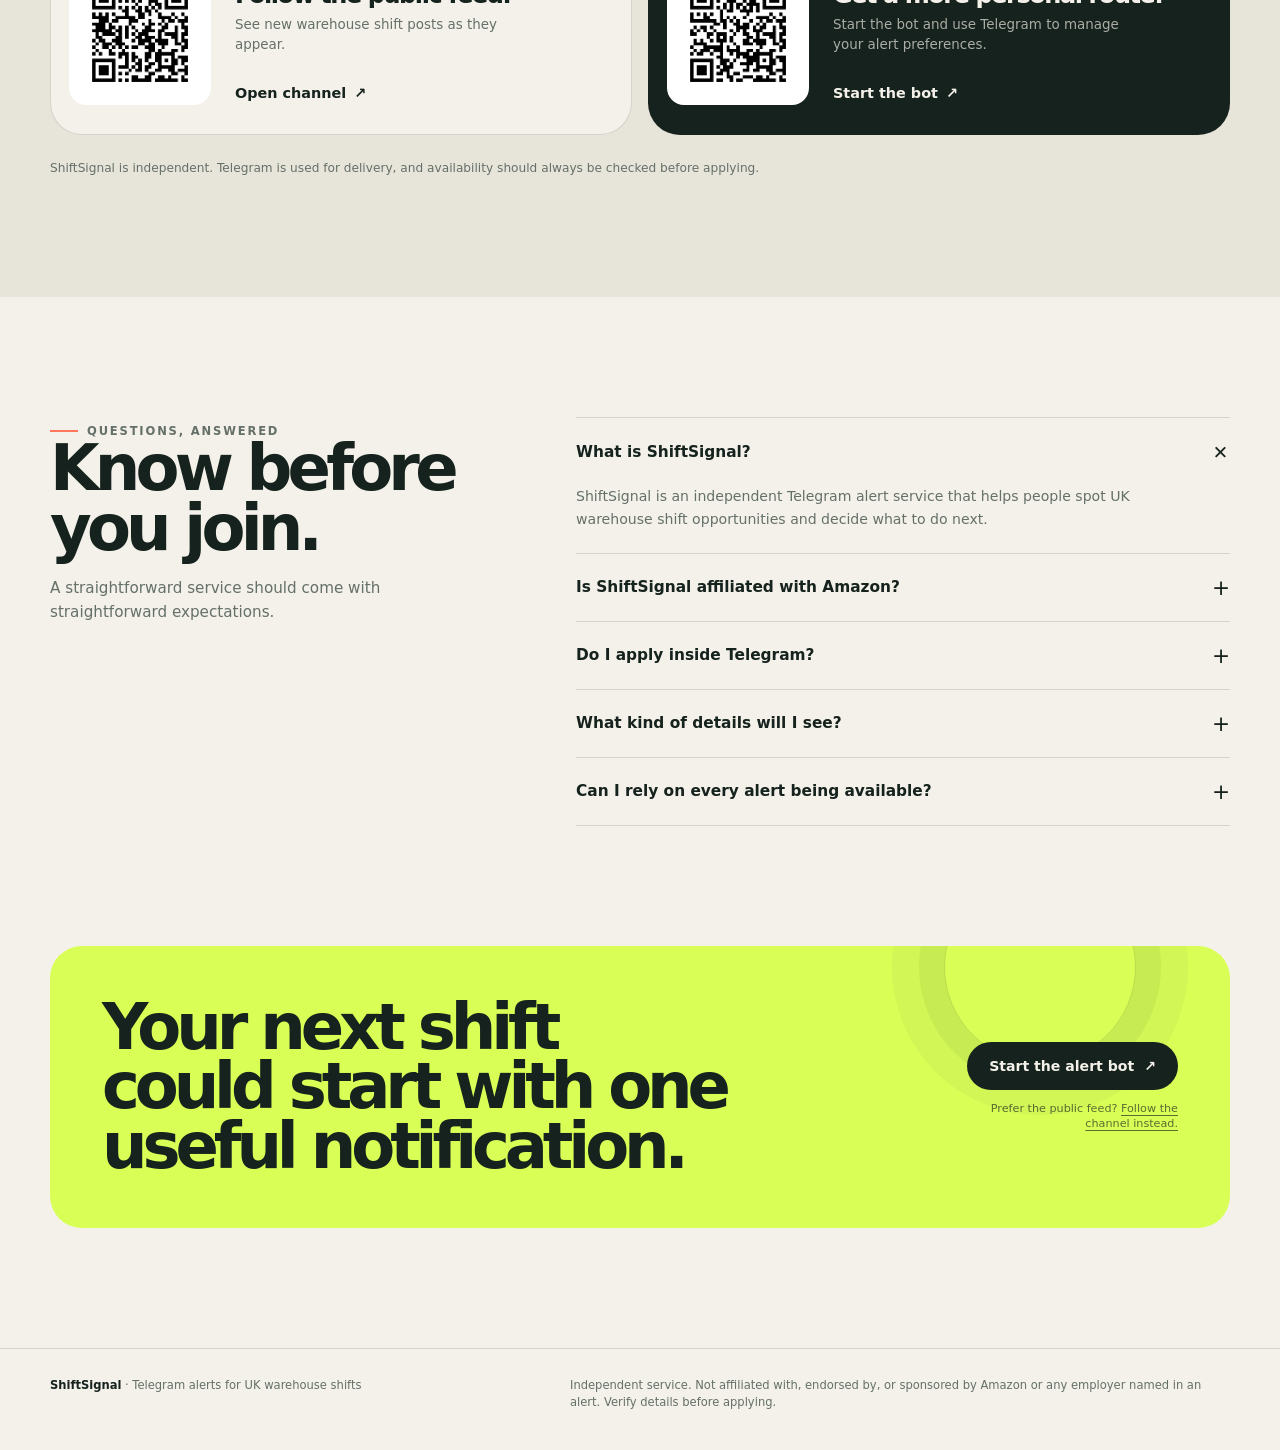
==== commit 4f300cdf: "Add Telegram showcase and QR codes" ====
--- a/index.html
+++ b/index.html
@@ -237,6 +237,51 @@
       .cta-card h2 { font-size: 3rem; }
       .footer-row { align-items: start; flex-direction: column; }
     }
+
+    .telegram-showcase { background: var(--paper-deep); }
+    .telegram-showcase .section-head { align-items: end; }
+    .telegram-showcase .section-head > div { max-width: 650px; }
+    .telegram-grid { display: grid; grid-template-columns: minmax(0, 1.15fr) minmax(0, .85fr); gap: 16px; }
+    .telegram-card { min-width: 0; padding: 12px; border: 1px solid var(--line); border-radius: var(--radius-lg); background: rgba(255, 255, 255, .4); }
+    .telegram-card-featured { grid-row: span 2; }
+    .telegram-shot { display: flex; flex-direction: column; height: 100%; margin: 0; overflow: hidden; border-radius: calc(var(--radius-lg) - 8px); background: #17221e; }
+    .telegram-shot img { display: block; width: 100%; min-height: 280px; flex: 1; object-fit: cover; object-position: center top; }
+    .telegram-card-featured .telegram-shot img { min-height: 600px; }
+    .telegram-shot figcaption { display: grid; gap: 7px; padding: 20px 20px 21px; color: var(--paper); }
+    .telegram-label { color: var(--signal); font-size: .66rem; font-weight: 850; letter-spacing: .14em; }
+    .telegram-shot figcaption strong { font-size: 1.15rem; letter-spacing: -.035em; }
+    .telegram-shot figcaption span:last-child { color: rgba(243, 241, 233, .65); font-size: .78rem; line-height: 1.45; }
+    .telegram-join-grid { display: grid; grid-template-columns: repeat(2, 1fr); gap: 16px; margin-top: 16px; }
+    .qr-card { display: grid; grid-template-columns: 142px 1fr; align-items: center; gap: 24px; padding: 18px; border: 1px solid var(--line); border-radius: var(--radius-lg); background: var(--paper); }
+    .qr-card-accent { background: var(--ink); color: var(--paper); }
+    .qr-card-accent .eyebrow { color: var(--signal); }
+    .qr-art { display: block; padding: 10px; border-radius: 17px; background: white; }
+    .qr-art img { display: block; width: 100%; height: auto; }
+    .qr-copy h3 { margin-bottom: 8px; font-size: 1.5rem; line-height: 1; letter-spacing: -.06em; }
+    .qr-copy p { max-width: 290px; margin-bottom: 15px; color: var(--muted); font-size: .84rem; line-height: 1.5; }
+    .qr-card-accent .qr-copy p { color: rgba(243, 241, 233, .67); }
+    .qr-copy .eyebrow { margin-bottom: 10px; }
+    .qr-copy .button-secondary { padding-left: 0; }
+    .qr-card-accent .button-secondary { color: var(--paper); }
+    .inline-link { text-decoration: underline; text-underline-offset: 3px; }
+    .telegram-disclaimer { margin: 24px 0 0; color: var(--muted); font-size: .76rem; line-height: 1.5; }
+
+    @media (max-width: 900px) {
+      .telegram-card-featured { grid-row: auto; }
+      .telegram-card-featured .telegram-shot img { min-height: 340px; }
+      .telegram-shot img { min-height: 260px; }
+    }
+
+    @media (max-width: 680px) {
+      .telegram-showcase .section-head { display: block; }
+      .telegram-showcase .section-head p { margin-top: 22px; }
+      .telegram-grid, .telegram-join-grid { grid-template-columns: 1fr; }
+      .telegram-card-featured .telegram-shot img { min-height: 260px; }
+      .telegram-shot img { min-height: 220px; }
+      .qr-card { grid-template-columns: 112px 1fr; gap: 16px; padding: 13px; }
+      .qr-copy h3 { font-size: 1.28rem; }
+      .qr-copy p { font-size: .76rem; }
+    }
   </style>
 </head>
 <body>
@@ -246,9 +291,10 @@
       <nav class="nav-links" id="nav-links" aria-label="Primary navigation">
         <a href="#how-it-works">How it works</a>
         <a href="#what-you-get">What you get</a>
+        <a href="#telegram">Telegram</a>
         <a href="#faq">FAQ</a>
       </nav>
-      <a class="nav-cta" href="#join">Get Telegram alerts <span aria-hidden="true">↗</span></a>
+      <a class="nav-cta" href="#telegram">Get Telegram alerts <span aria-hidden="true">↗</span></a>
       <button class="menu-button" id="menu-button" type="button" aria-expanded="false" aria-controls="nav-links" aria-label="Open navigation">☰</button>
     </div>
   </header>
@@ -336,6 +382,55 @@
       </div>
     </section>
 
+    <section class="telegram-showcase" id="telegram">
+      <div class="shell">
+        <div class="section-head reveal">
+          <div>
+            <div class="eyebrow">See it in Telegram</div>
+            <h2>One public feed. One personal alert route.</h2>
+          </div>
+          <p>Browse the open channel for the latest posts, or start the bot to set up a more focused way to notice shifts that fit your plans.</p>
+        </div>
+
+        <div class="telegram-grid">
+          <article class="telegram-card telegram-card-featured reveal">
+            <figure class="telegram-shot">
+              <img src="assets/telegram-channel.png" alt="Telegram channel feed showing UK warehouse shift alerts" loading="lazy">
+              <figcaption><span class="telegram-label">PUBLIC CHANNEL</span><strong>See the latest shift posts in one place.</strong><span>Open feed · location-first alerts · public updates</span></figcaption>
+            </figure>
+          </article>
+          <article class="telegram-card reveal">
+            <figure class="telegram-shot">
+              <img src="assets/telegram-bot.png" alt="Telegram bot start screen for Amazon warehouse jobs UK" loading="lazy">
+              <figcaption><span class="telegram-label">START THE BOT</span><strong>Begin with a simple Telegram chat.</strong><span>Open the bot · follow the setup flow · stay in control</span></figcaption>
+            </figure>
+          </article>
+          <article class="telegram-card reveal">
+            <figure class="telegram-shot">
+              <img src="assets/telegram-alert.png" alt="Telegram alert showing a Portadown warehouse shift with pay and schedule details" loading="lazy">
+              <figcaption><span class="telegram-label">EXAMPLE ALERT</span><strong>Scan the details before you decide.</strong><span>Area · pay · hours · current status</span></figcaption>
+            </figure>
+          </article>
+        </div>
+
+        <div class="telegram-join-grid">
+          <article class="qr-card reveal">
+            <a class="qr-art" href="https://t.me/Amazonwarehousejobb" target="_blank" rel="noopener" aria-label="Open the ShiftSignal Telegram channel">
+              <img src="assets/qr-channel.png" alt="QR code to open the ShiftSignal Telegram channel" loading="lazy">
+            </a>
+            <div class="qr-copy"><div class="eyebrow">Channel</div><h3>Follow the public feed.</h3><p>See new warehouse shift posts as they appear.</p><a class="button-secondary" href="https://t.me/Amazonwarehousejobb" target="_blank" rel="noopener">Open channel <span aria-hidden="true">↗</span></a></div>
+          </article>
+          <article class="qr-card qr-card-accent reveal">
+            <a class="qr-art" href="https://t.me/Amazon_warehouse_ukbot" target="_blank" rel="noopener" aria-label="Open the ShiftSignal Telegram bot">
+              <img src="assets/qr-bot.png" alt="QR code to open the ShiftSignal Telegram bot" loading="lazy">
+            </a>
+            <div class="qr-copy"><div class="eyebrow">Bot</div><h3>Get a more personal route.</h3><p>Start the bot and use Telegram to manage your alert preferences.</p><a class="button-secondary" href="https://t.me/Amazon_warehouse_ukbot" target="_blank" rel="noopener">Start the bot <span aria-hidden="true">↗</span></a></div>
+          </article>
+        </div>
+        <p class="telegram-disclaimer">ShiftSignal is independent. Telegram is used for delivery, and availability should always be checked before applying.</p>
+      </div>
+    </section>
+
     <section id="faq">
       <div class="shell faq-grid">
         <div class="reveal"><div class="eyebrow">Questions, answered</div><h2>Know before you join.</h2><p>A straightforward service should come with straightforward expectations.</p></div>
@@ -353,7 +448,7 @@
       <div class="shell">
         <div class="cta-card reveal">
           <h2>Your next shift could start with one useful notification.</h2>
-          <div class="cta-action"><a class="button-primary" href="https://telegram.org/" target="_blank" rel="noopener">Open Telegram <span aria-hidden="true">↗</span></a><small>In Telegram, search for “UK Amazon warehouse jobs alert” to find the alert chat.</small></div>
+          <div class="cta-action"><a class="button-primary" href="https://t.me/Amazon_warehouse_ukbot" target="_blank" rel="noopener">Start the alert bot <span aria-hidden="true">↗</span></a><small>Prefer the public feed? <a class="inline-link" href="https://t.me/Amazonwarehousejobb" target="_blank" rel="noopener">Follow the channel instead.</a></small></div>
         </div>
       </div>
     </section>
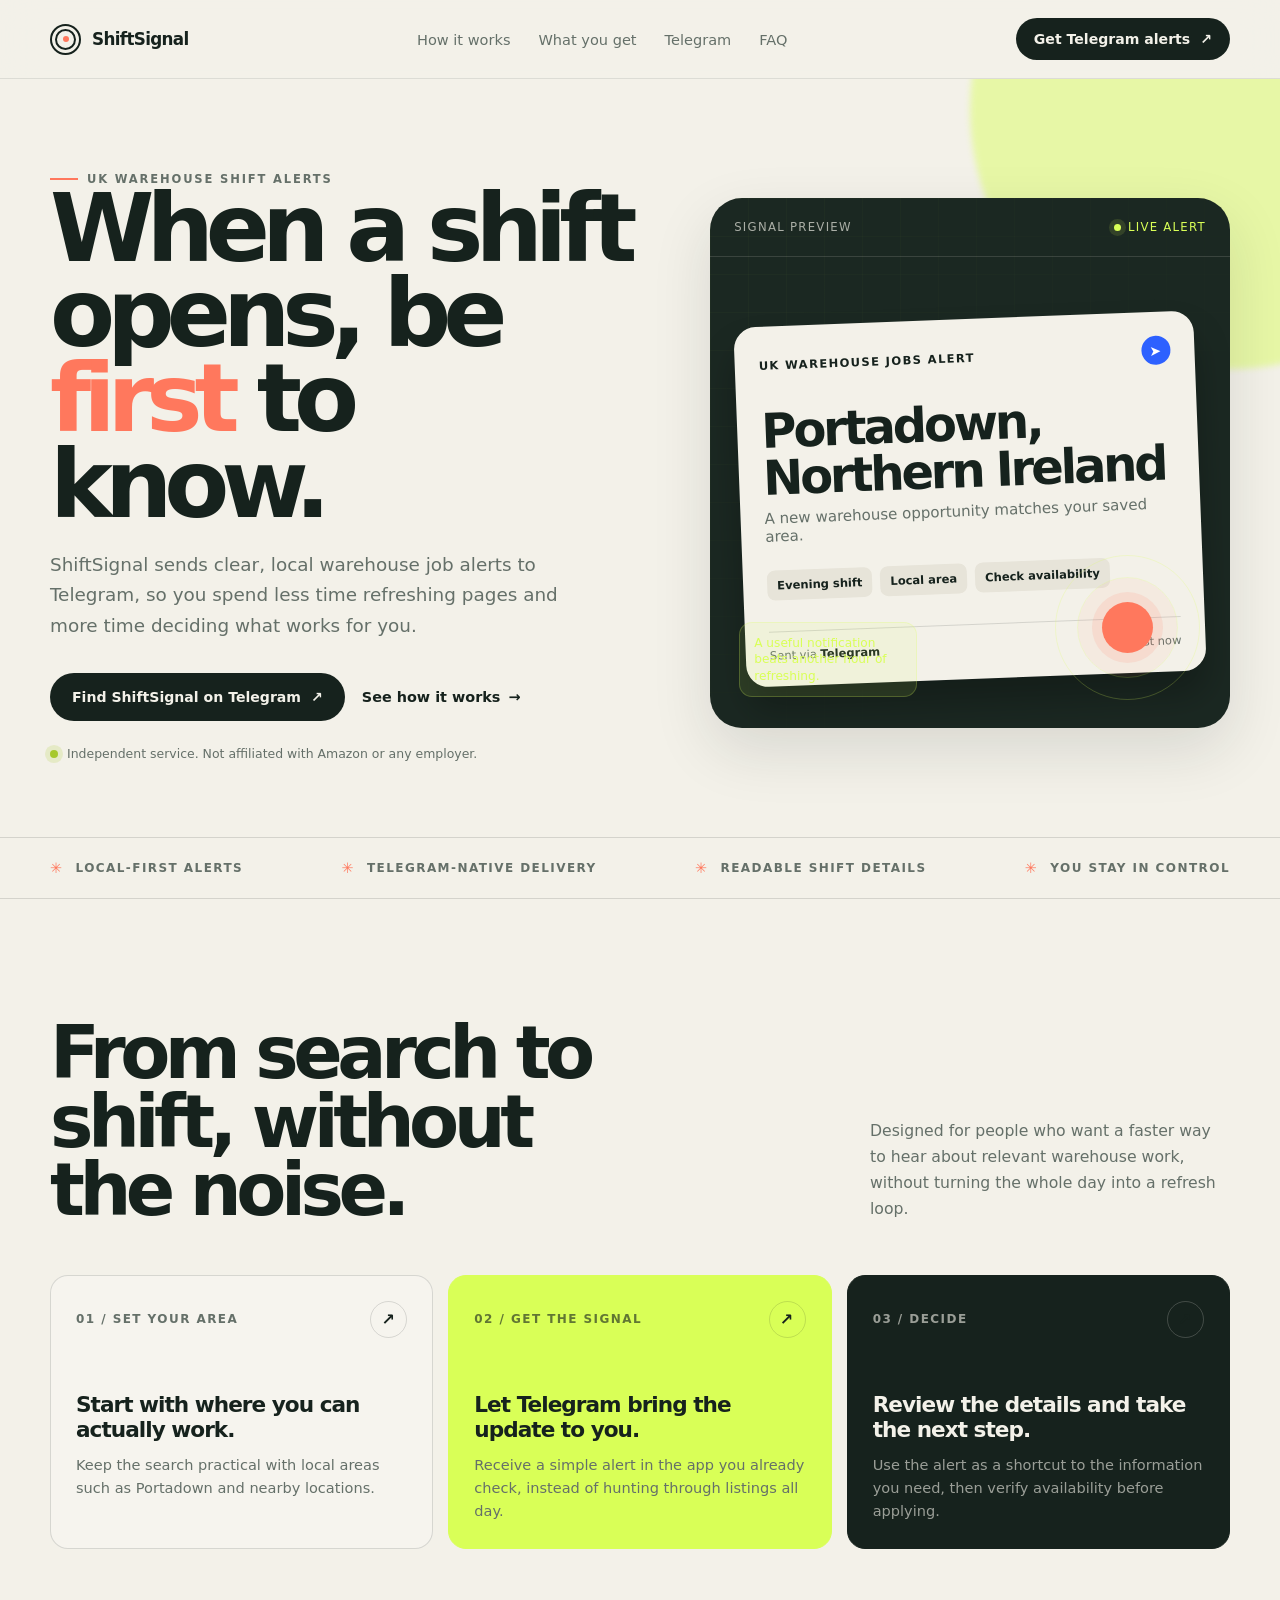
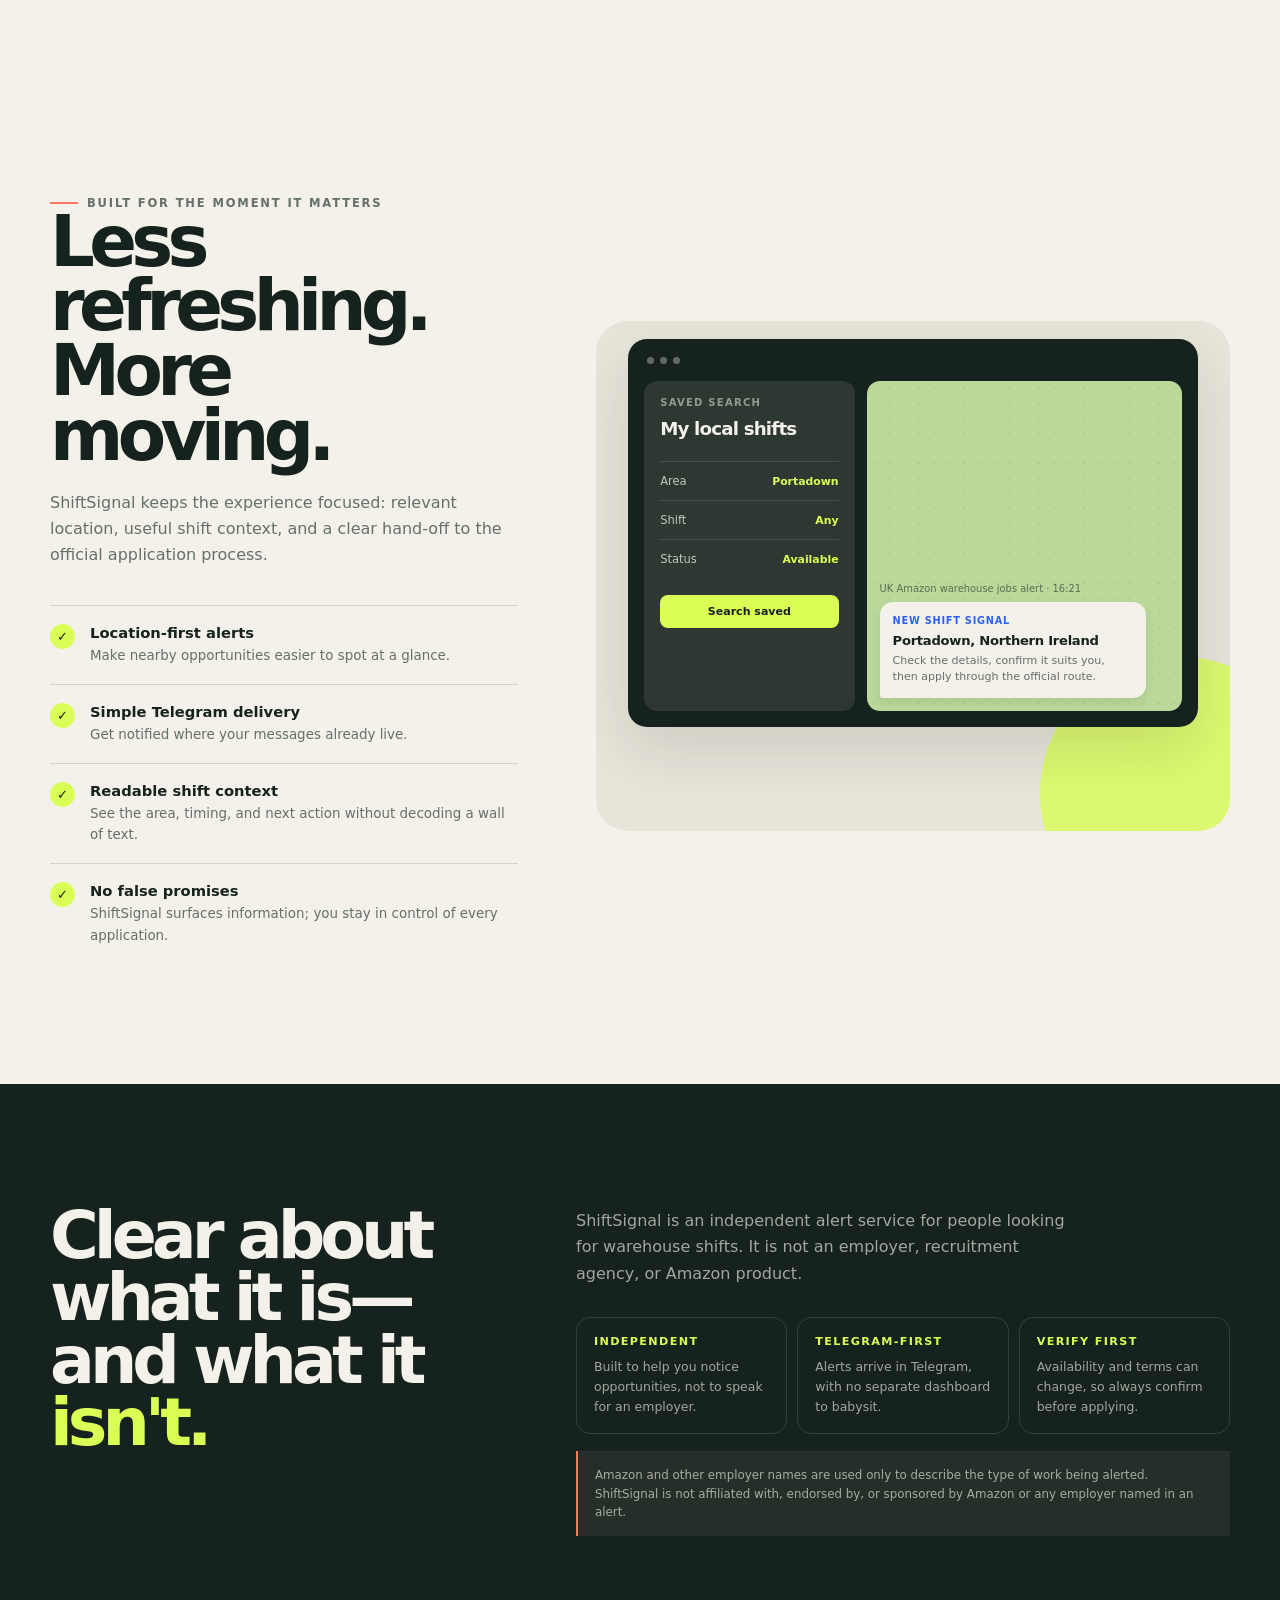
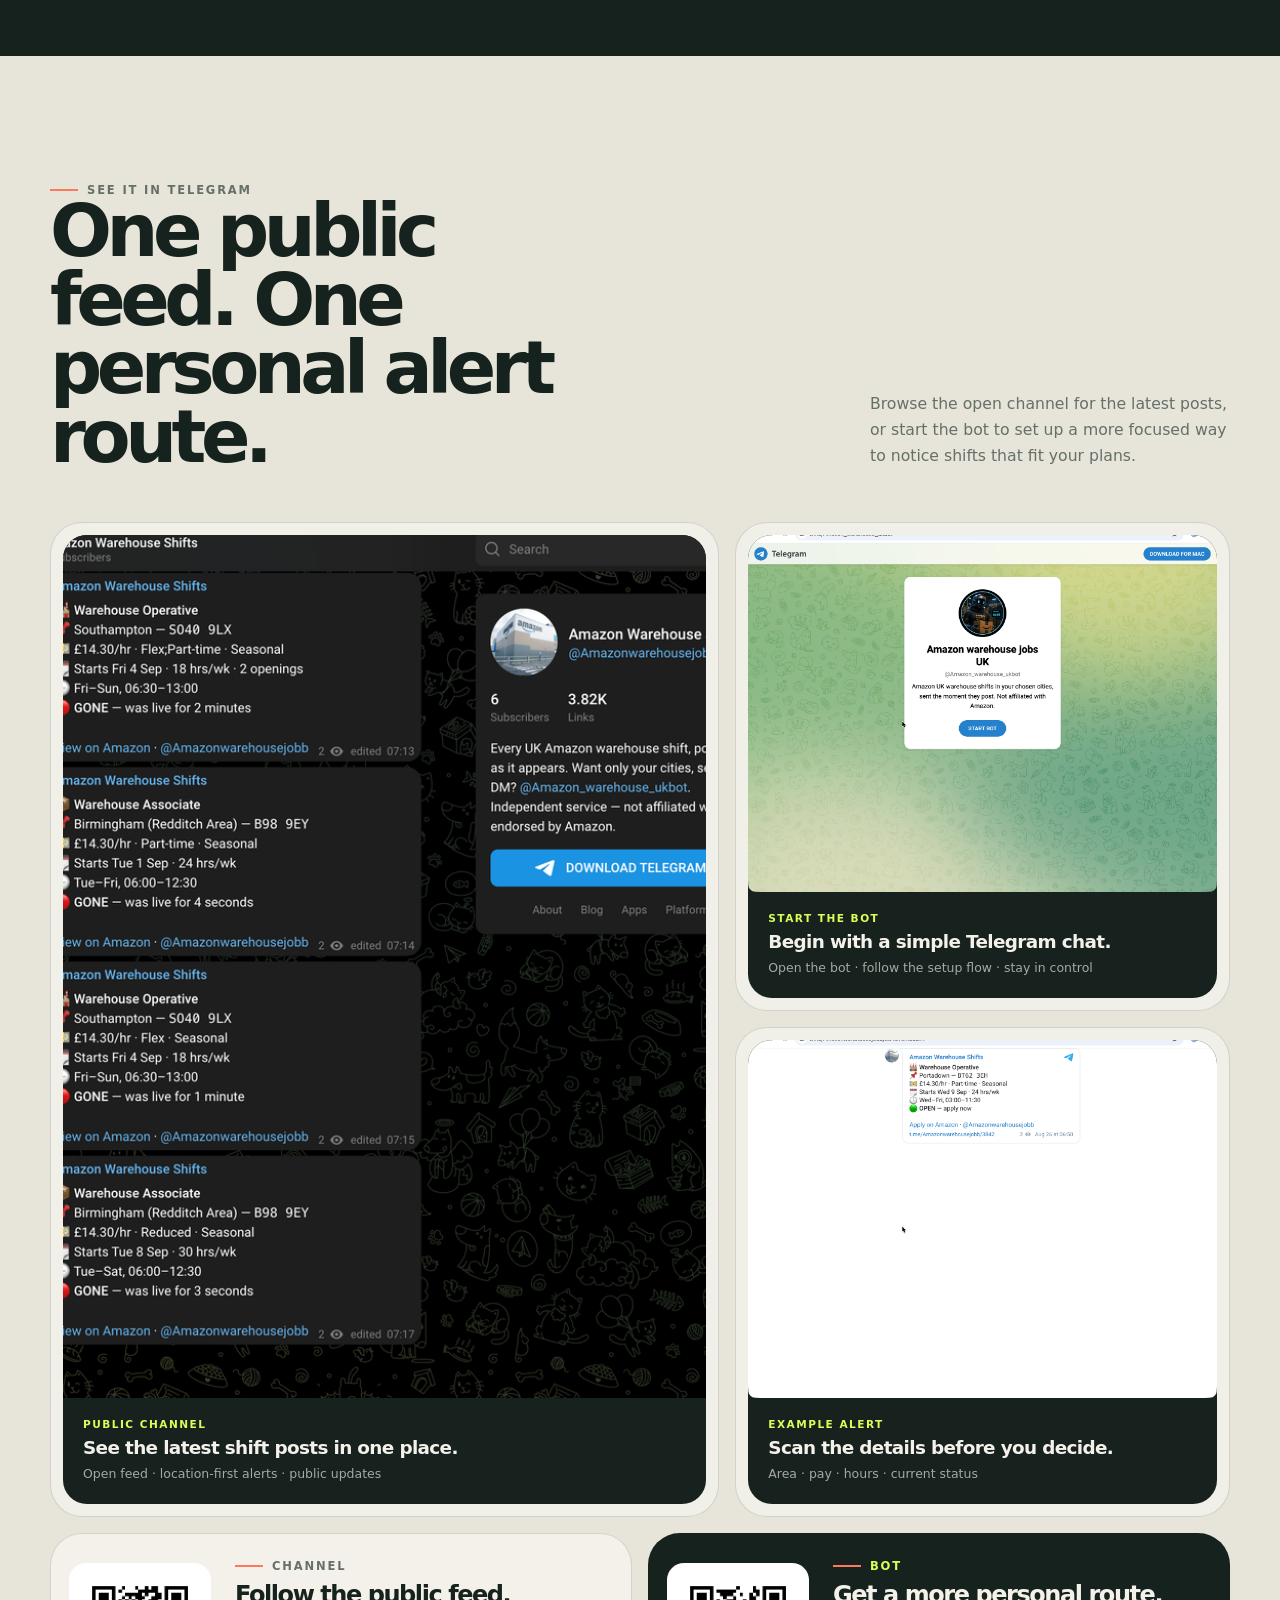
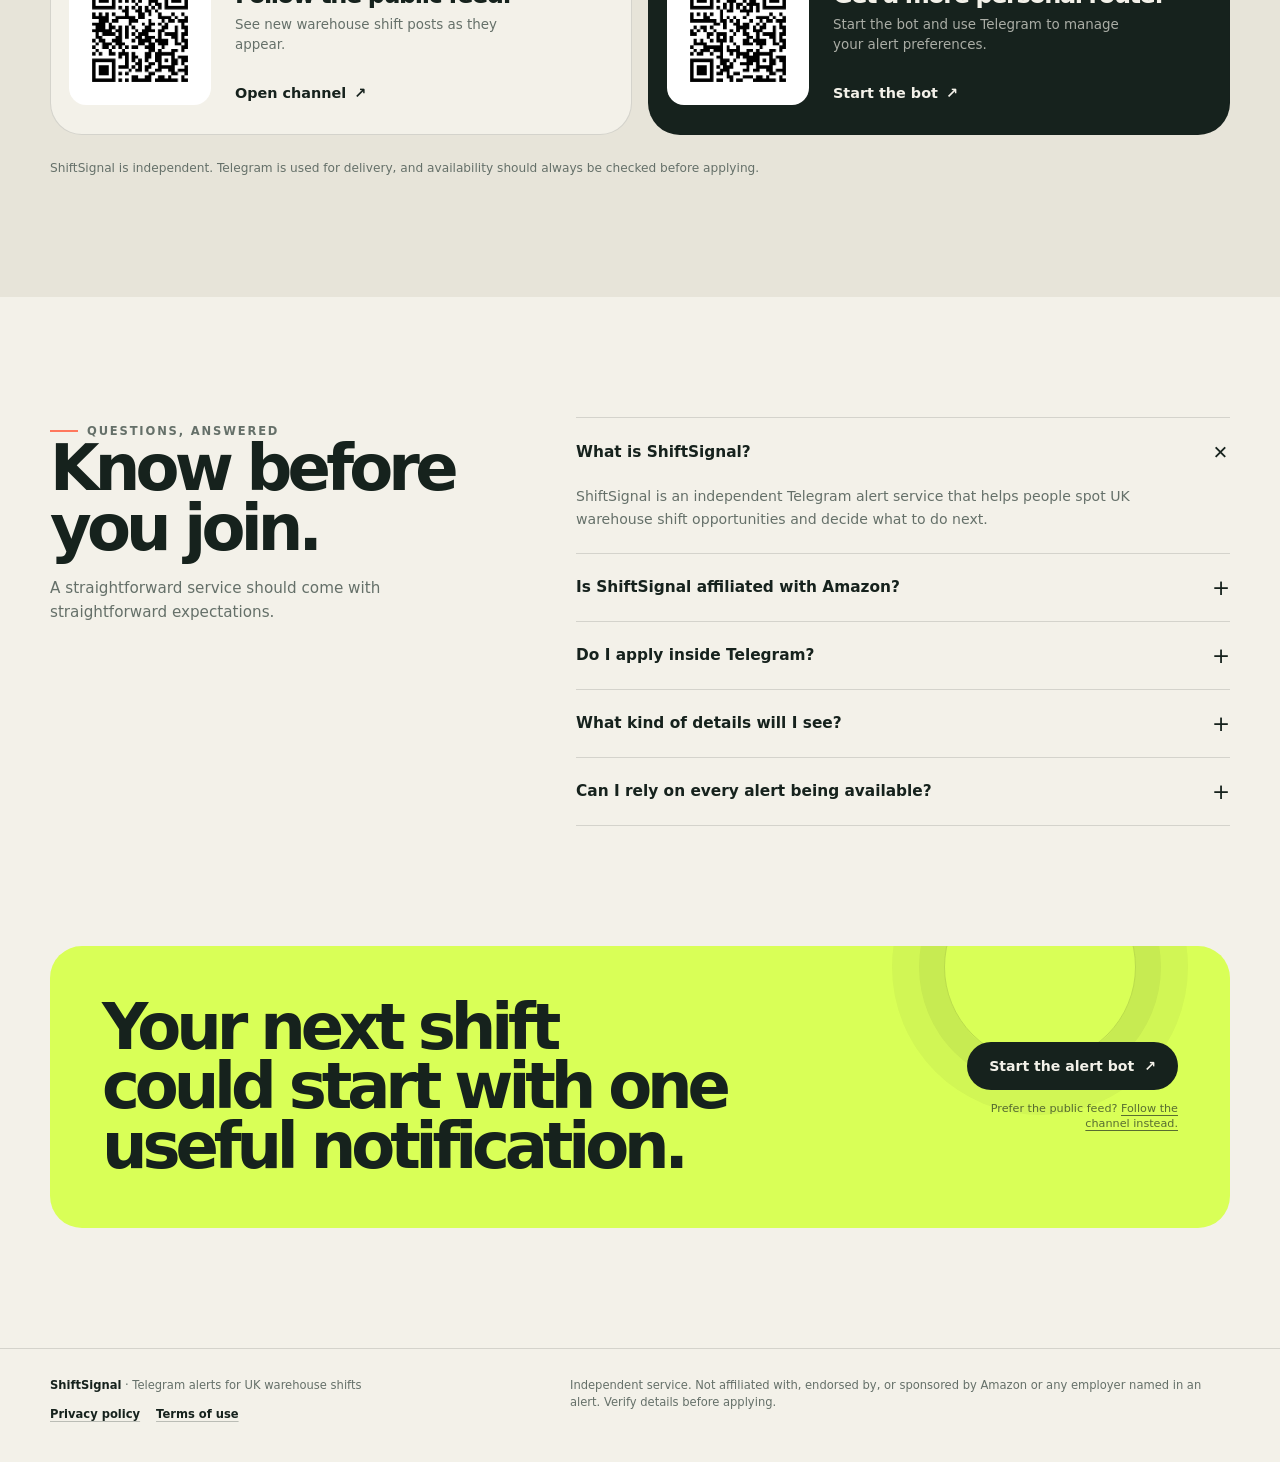
==== commit 5ef745c8: "Prepare ShiftSignal site for advertising launch" ====
--- a/index.html
+++ b/index.html
@@ -4,11 +4,41 @@
   <meta charset="utf-8">
   <meta name="viewport" content="width=device-width, initial-scale=1">
   <meta name="theme-color" content="#f3f1e9">
+  <meta name="robots" content="index, follow">
   <meta name="description" content="ShiftSignal sends clear, local UK warehouse shift alerts to Telegram so you can spend less time refreshing and more time applying.">
   <meta property="og:title" content="ShiftSignal — Telegram alerts for UK warehouse shifts">
   <meta property="og:description" content="Get local warehouse shift alerts in Telegram, with the details you need to decide what to do next.">
   <meta property="og:type" content="website">
+  <meta property="og:url" content="https://bilawal122.github.io/ShiftSignal/">
+  <meta property="og:site_name" content="ShiftSignal">
+  <meta property="og:image" content="https://bilawal122.github.io/ShiftSignal/assets/telegram-alert.png">
+  <meta property="og:image:alt" content="Example ShiftSignal warehouse shift alert in Telegram">
+  <meta name="twitter:card" content="summary_large_image">
+  <meta name="twitter:title" content="ShiftSignal — Telegram alerts for UK warehouse shifts">
+  <meta name="twitter:description" content="Get local warehouse shift alerts in Telegram, with the details you need to decide what to do next.">
+  <meta name="twitter:image" content="https://bilawal122.github.io/ShiftSignal/assets/telegram-alert.png">
+  <link rel="canonical" href="https://bilawal122.github.io/ShiftSignal/">
+  <link rel="icon" href="favicon.svg" type="image/svg+xml">
   <title>ShiftSignal — Telegram alerts for UK warehouse shifts</title>
+  <script>
+    window.SHIFTSIGNAL_CONFIG = {
+      // Set googleTagId to G-... or AW-... to enable consent-gated analytics.
+      googleTagId: '',
+      // Optional: add both values to record Telegram clicks as a Google Ads conversion.
+      googleAdsConversionId: '',
+      googleAdsConversionLabel: ''
+    };
+  </script>
+  <script type="application/ld+json">
+  {
+    "@context": "https://schema.org",
+    "@type": "WebSite",
+    "name": "ShiftSignal",
+    "url": "https://bilawal122.github.io/ShiftSignal/",
+    "description": "Independent Telegram alerts for UK warehouse shift opportunities.",
+    "inLanguage": "en-GB"
+  }
+  </script>
   <style>
     :root {
       --ink: #16221d;
@@ -37,7 +67,10 @@
 
     a { color: inherit; text-decoration: none; }
     button, a { -webkit-tap-highlight-color: transparent; }
+    :focus-visible { outline: 3px solid var(--blue); outline-offset: 4px; }
     .shell { width: min(1180px, calc(100% - 40px)); margin: 0 auto; }
+    .skip-link { position: fixed; z-index: 30; top: 12px; left: 12px; padding: 10px 14px; border-radius: 8px; color: var(--ink); background: var(--signal); transform: translateY(-150%); transition: transform .2s ease; }
+    .skip-link:focus { transform: translateY(0); }
 
     .topbar {
       position: sticky;
@@ -191,6 +224,16 @@
     .footer-row { display: flex; justify-content: space-between; gap: 20px; color: var(--muted); font-size: .72rem; line-height: 1.5; }
     .footer-row strong { color: var(--ink); }
     .footer-note { max-width: 660px; }
+    .footer-links { display: flex; flex-wrap: wrap; gap: 16px; margin-top: 12px; }
+    .footer-links a { color: var(--ink); font-weight: 700; text-decoration: underline; text-decoration-color: rgba(22, 34, 29, .25); text-underline-offset: 3px; }
+    .footer-links a:hover { text-decoration-color: currentColor; }
+    .cookie-notice { position: fixed; z-index: 25; right: 20px; bottom: 20px; left: 20px; display: flex; align-items: center; justify-content: space-between; gap: 20px; max-width: 760px; margin: 0 auto; padding: 16px 18px; border: 1px solid var(--line); border-radius: 16px; color: var(--ink); background: rgba(255, 255, 255, .96); box-shadow: 0 18px 50px rgba(22, 34, 29, .18); }
+    .cookie-notice p { max-width: 450px; margin: 0; color: var(--muted); font-size: .78rem; line-height: 1.5; }
+    .cookie-notice strong { display: block; margin-bottom: 3px; color: var(--ink); }
+    .cookie-actions { display: flex; flex-wrap: wrap; align-items: center; justify-content: end; gap: 10px; }
+    .cookie-actions button, .cookie-actions a { border: 0; border-radius: 999px; padding: 10px 13px; color: var(--ink); background: var(--paper-deep); font: inherit; font-size: .75rem; font-weight: 800; cursor: pointer; }
+    .cookie-actions button:first-child { color: var(--ink); background: var(--signal); }
+    .cookie-actions a { background: transparent; text-decoration: underline; text-underline-offset: 3px; }
 
     .reveal { opacity: 0; transform: translateY(18px); transition: opacity .7s ease, transform .7s ease; }
     .reveal.visible { opacity: 1; transform: translateY(0); }
@@ -281,10 +324,14 @@
       .qr-card { grid-template-columns: 112px 1fr; gap: 16px; padding: 13px; }
       .qr-copy h3 { font-size: 1.28rem; }
       .qr-copy p { font-size: .76rem; }
-    }
+      .cookie-notice { display: block; right: 12px; bottom: 12px; left: 12px; }
+      .cookie-actions { justify-content: start; margin-top: 12px; }
+    }
+    @media (prefers-reduced-motion: reduce) { html { scroll-behavior: auto; }.nav-cta, .button-primary, .button-secondary span, .cookie-notice { transition: none; } }
   </style>
 </head>
 <body>
+  <a class="skip-link" href="#top">Skip to content</a>
   <header class="topbar">
     <div class="shell nav">
       <a class="brand" href="#top" aria-label="ShiftSignal home"><span class="brand-mark" aria-hidden="true"></span>ShiftSignal</a>
@@ -294,7 +341,7 @@
         <a href="#telegram">Telegram</a>
         <a href="#faq">FAQ</a>
       </nav>
-      <a class="nav-cta" href="#telegram">Get Telegram alerts <span aria-hidden="true">↗</span></a>
+      <a class="nav-cta" data-cta="homepage-nav-telegram" href="#telegram">Get Telegram alerts <span aria-hidden="true">↗</span></a>
       <button class="menu-button" id="menu-button" type="button" aria-expanded="false" aria-controls="nav-links" aria-label="Open navigation">☰</button>
     </div>
   </header>
@@ -307,7 +354,7 @@
           <h1>When a shift opens, be <em>first</em> to know.</h1>
           <p class="hero-copy">ShiftSignal sends clear, local warehouse job alerts to Telegram, so you spend less time refreshing pages and more time deciding what works for you.</p>
           <div class="hero-actions">
-            <a class="button-primary" href="#join">Find ShiftSignal on Telegram <span aria-hidden="true">↗</span></a>
+            <a class="button-primary" data-cta="homepage-hero-telegram" href="#join">Find ShiftSignal on Telegram <span aria-hidden="true">↗</span></a>
             <a class="button-secondary" href="#how-it-works">See how it works <span aria-hidden="true">→</span></a>
           </div>
           <div class="hero-note">Independent service. Not affiliated with Amazon or any employer.</div>
@@ -395,19 +442,19 @@
         <div class="telegram-grid">
           <article class="telegram-card telegram-card-featured reveal">
             <figure class="telegram-shot">
-              <img src="assets/telegram-channel.png" alt="Telegram channel feed showing UK warehouse shift alerts" loading="lazy">
+              <img src="assets/telegram-channel.png" alt="Telegram channel feed showing UK warehouse shift alerts" width="1568" height="842" loading="lazy" decoding="async">
               <figcaption><span class="telegram-label">PUBLIC CHANNEL</span><strong>See the latest shift posts in one place.</strong><span>Open feed · location-first alerts · public updates</span></figcaption>
             </figure>
           </article>
           <article class="telegram-card reveal">
             <figure class="telegram-shot">
-              <img src="assets/telegram-bot.png" alt="Telegram bot start screen for Amazon warehouse jobs UK" loading="lazy">
+              <img src="assets/telegram-bot.png" alt="Telegram bot start screen for UK warehouse shift alerts" width="1568" height="1195" loading="lazy" decoding="async">
               <figcaption><span class="telegram-label">START THE BOT</span><strong>Begin with a simple Telegram chat.</strong><span>Open the bot · follow the setup flow · stay in control</span></figcaption>
             </figure>
           </article>
           <article class="telegram-card reveal">
             <figure class="telegram-shot">
-              <img src="assets/telegram-alert.png" alt="Telegram alert showing a Portadown warehouse shift with pay and schedule details" loading="lazy">
+              <img src="assets/telegram-alert.png" alt="Telegram alert showing a Portadown warehouse shift with pay and schedule details" width="1568" height="1197" loading="lazy" decoding="async">
               <figcaption><span class="telegram-label">EXAMPLE ALERT</span><strong>Scan the details before you decide.</strong><span>Area · pay · hours · current status</span></figcaption>
             </figure>
           </article>
@@ -416,13 +463,13 @@
         <div class="telegram-join-grid">
           <article class="qr-card reveal">
             <a class="qr-art" href="https://t.me/Amazonwarehousejobb" target="_blank" rel="noopener" aria-label="Open the ShiftSignal Telegram channel">
-              <img src="assets/qr-channel.png" alt="QR code to open the ShiftSignal Telegram channel" loading="lazy">
+              <img src="assets/qr-channel.png" alt="QR code to open the ShiftSignal Telegram channel" width="518" height="518" loading="lazy" decoding="async">
             </a>
             <div class="qr-copy"><div class="eyebrow">Channel</div><h3>Follow the public feed.</h3><p>See new warehouse shift posts as they appear.</p><a class="button-secondary" href="https://t.me/Amazonwarehousejobb" target="_blank" rel="noopener">Open channel <span aria-hidden="true">↗</span></a></div>
           </article>
           <article class="qr-card qr-card-accent reveal">
             <a class="qr-art" href="https://t.me/Amazon_warehouse_ukbot" target="_blank" rel="noopener" aria-label="Open the ShiftSignal Telegram bot">
-              <img src="assets/qr-bot.png" alt="QR code to open the ShiftSignal Telegram bot" loading="lazy">
+              <img src="assets/qr-bot.png" alt="QR code to open the ShiftSignal Telegram bot" width="518" height="518" loading="lazy" decoding="async">
             </a>
             <div class="qr-copy"><div class="eyebrow">Bot</div><h3>Get a more personal route.</h3><p>Start the bot and use Telegram to manage your alert preferences.</p><a class="button-secondary" href="https://t.me/Amazon_warehouse_ukbot" target="_blank" rel="noopener">Start the bot <span aria-hidden="true">↗</span></a></div>
           </article>
@@ -448,14 +495,14 @@
       <div class="shell">
         <div class="cta-card reveal">
           <h2>Your next shift could start with one useful notification.</h2>
-          <div class="cta-action"><a class="button-primary" href="https://t.me/Amazon_warehouse_ukbot" target="_blank" rel="noopener">Start the alert bot <span aria-hidden="true">↗</span></a><small>Prefer the public feed? <a class="inline-link" href="https://t.me/Amazonwarehousejobb" target="_blank" rel="noopener">Follow the channel instead.</a></small></div>
+          <div class="cta-action"><a class="button-primary" data-cta="homepage-final-telegram" href="https://t.me/Amazon_warehouse_ukbot" target="_blank" rel="noopener">Start the alert bot <span aria-hidden="true">↗</span></a><small>Prefer the public feed? <a class="inline-link" data-cta="homepage-final-channel" href="https://t.me/Amazonwarehousejobb" target="_blank" rel="noopener">Follow the channel instead.</a></small></div>
         </div>
       </div>
     </section>
   </main>
 
   <footer>
-    <div class="shell footer-row"><div><strong>ShiftSignal</strong> · Telegram alerts for UK warehouse shifts</div><div class="footer-note">Independent service. Not affiliated with, endorsed by, or sponsored by Amazon or any employer named in an alert. Verify details before applying.</div></div>
+    <div class="shell footer-row"><div><strong>ShiftSignal</strong> · Telegram alerts for UK warehouse shifts<div class="footer-links"><a href="privacy.html">Privacy policy</a><a href="terms.html">Terms of use</a></div></div><div class="footer-note">Independent service. Not affiliated with, endorsed by, or sponsored by Amazon or any employer named in an alert. Verify details before applying.</div></div>
   </footer>
 
   <script>
@@ -464,11 +511,13 @@
     menuButton?.addEventListener('click', () => {
       const isOpen = navLinks.classList.toggle('open');
       menuButton.setAttribute('aria-expanded', String(isOpen));
+      menuButton.setAttribute('aria-label', isOpen ? 'Close navigation' : 'Open navigation');
     });
 
     document.querySelectorAll('.nav-links a').forEach((link) => link.addEventListener('click', () => {
       navLinks.classList.remove('open');
       menuButton.setAttribute('aria-expanded', 'false');
+      menuButton.setAttribute('aria-label', 'Open navigation');
     }));
 
     document.querySelectorAll('.faq-question').forEach((button) => button.addEventListener('click', () => {
@@ -485,5 +534,6 @@
     }), { threshold: .14 });
     document.querySelectorAll('.reveal').forEach((element) => observer.observe(element));
   </script>
+  <script src="script.js" defer></script>
 </body>
 </html>
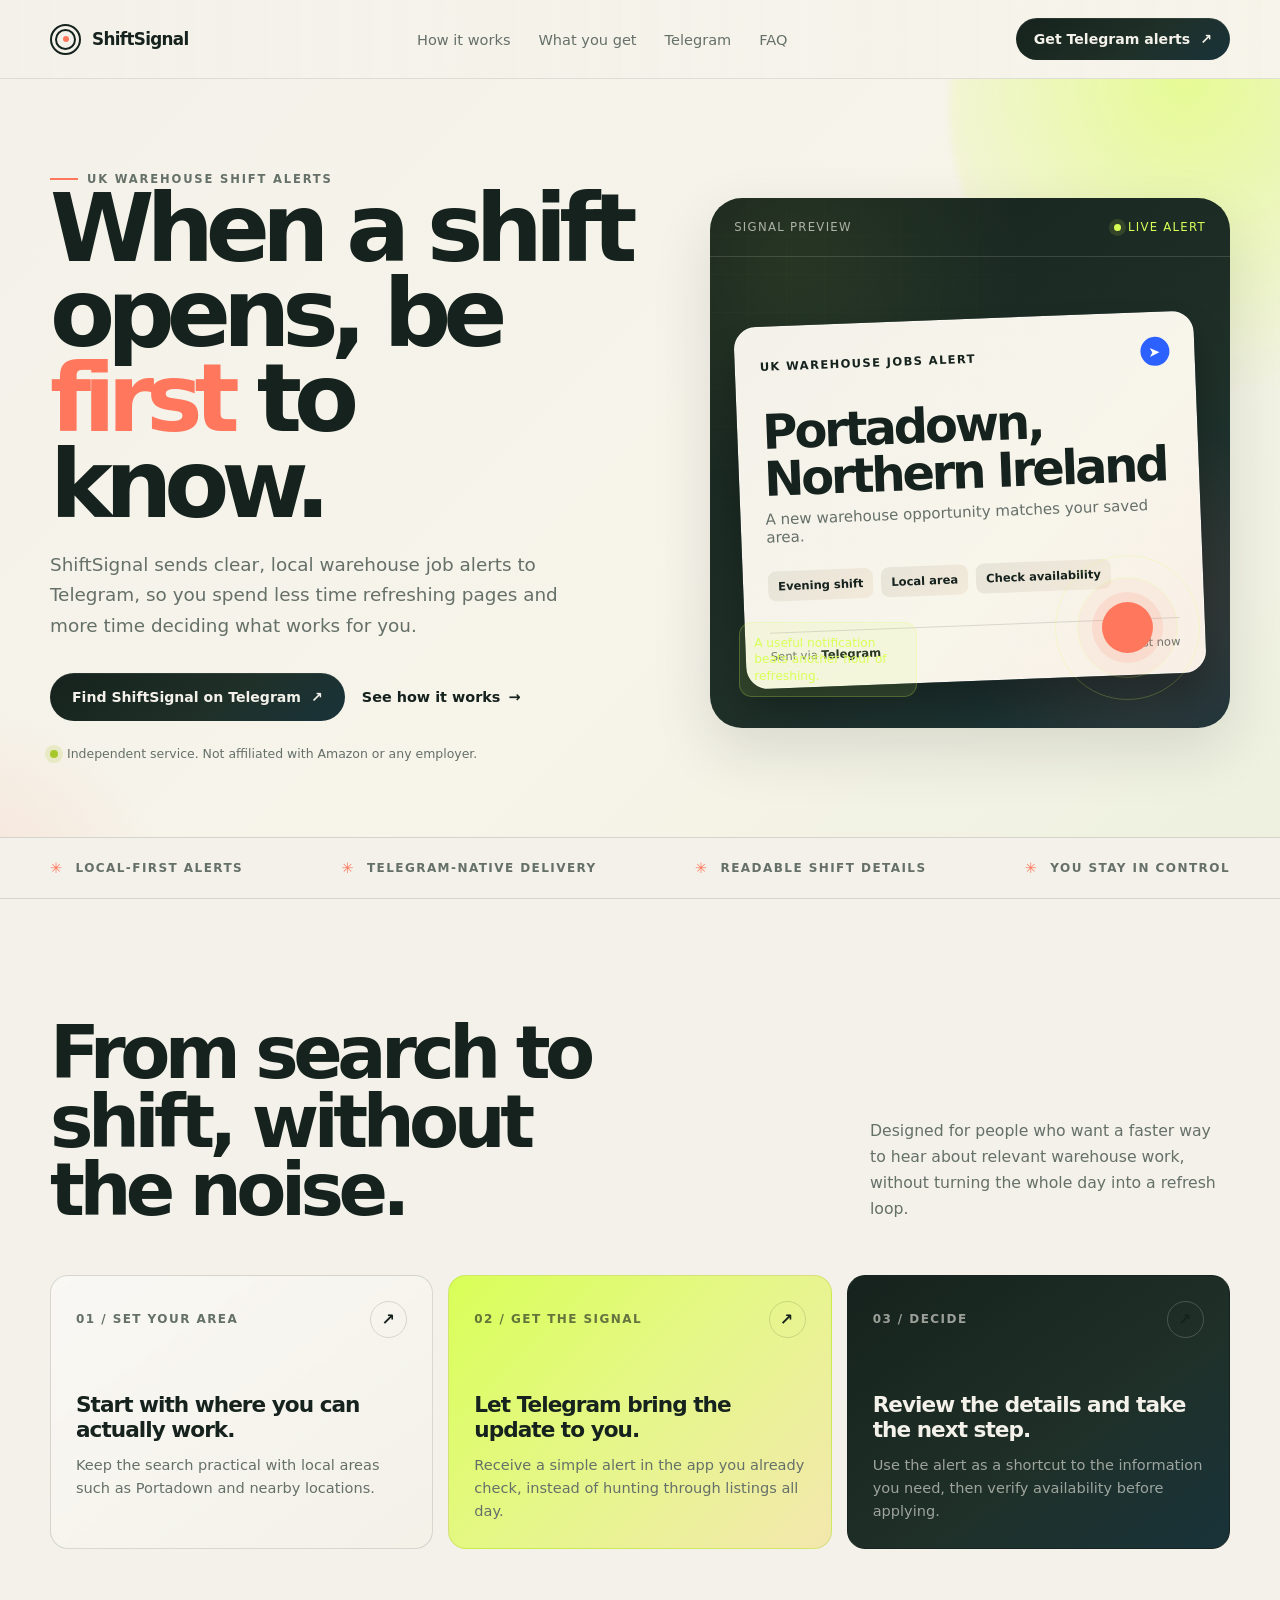
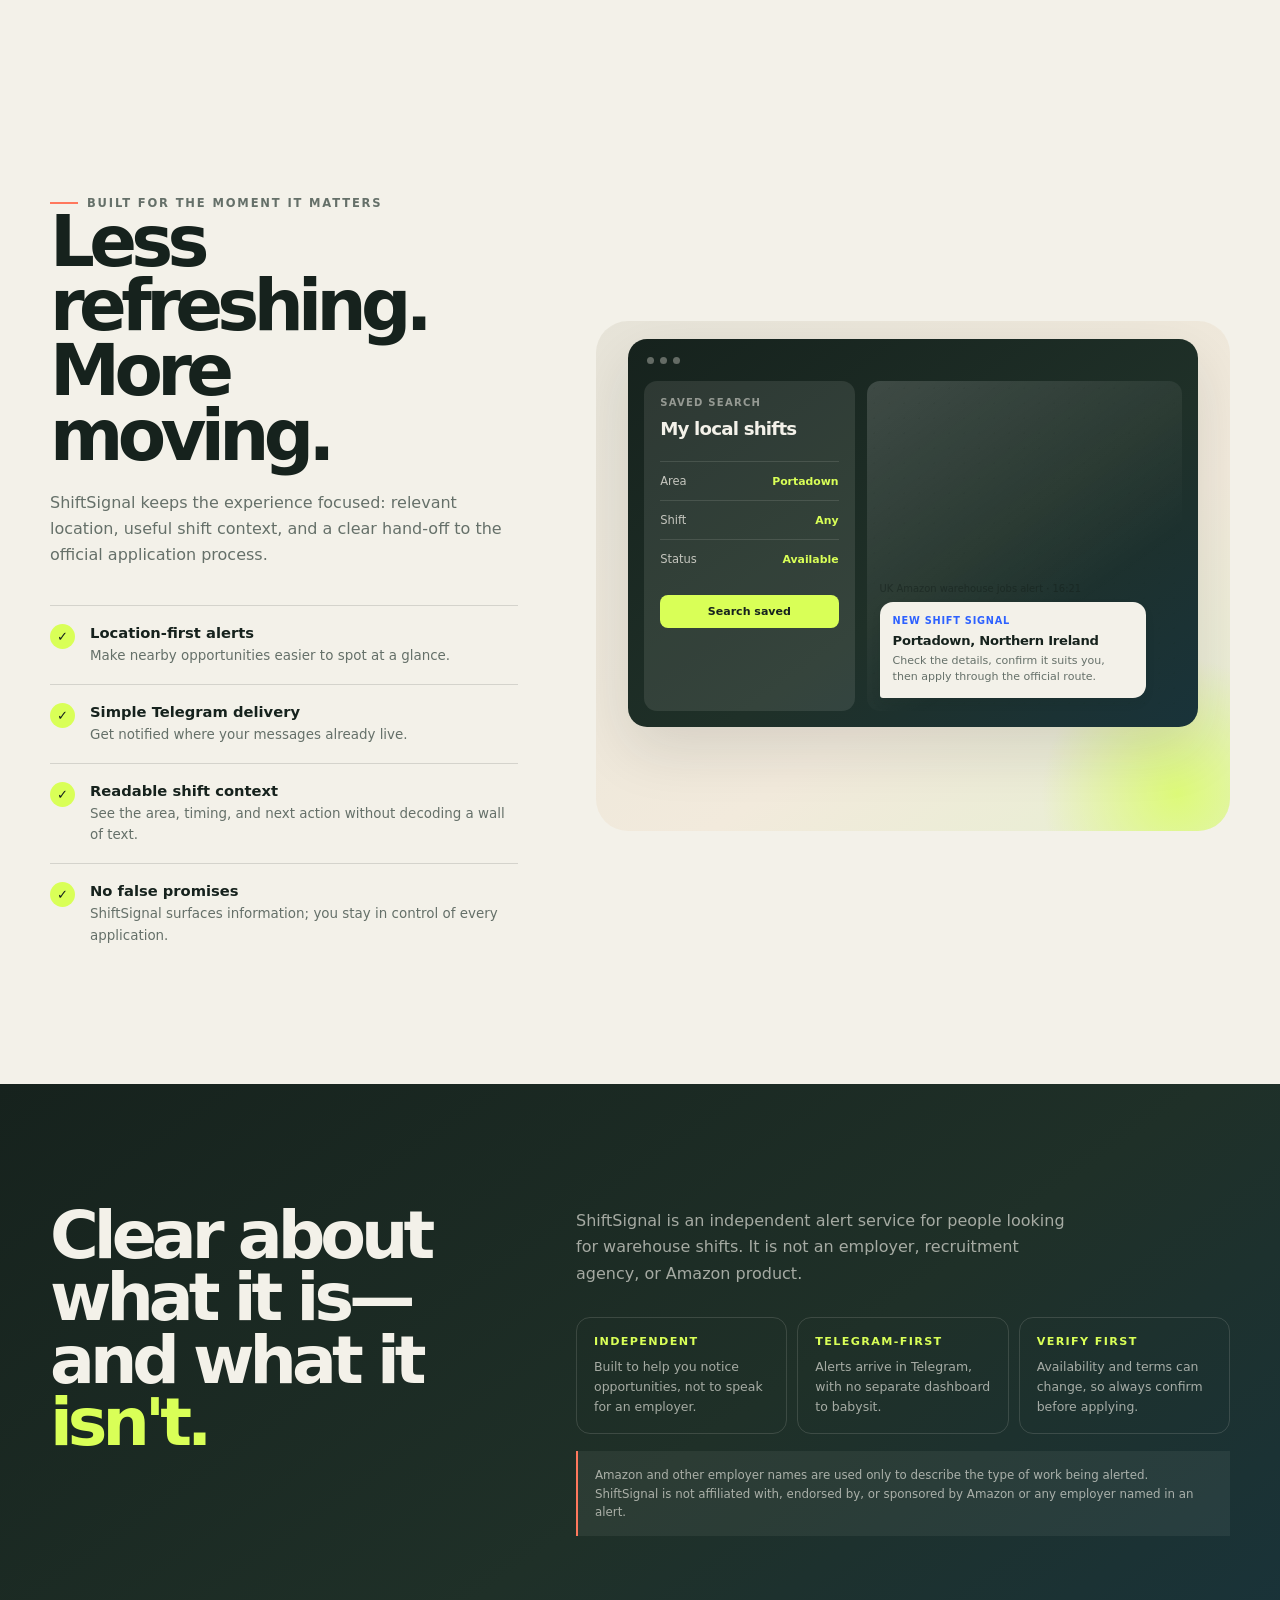
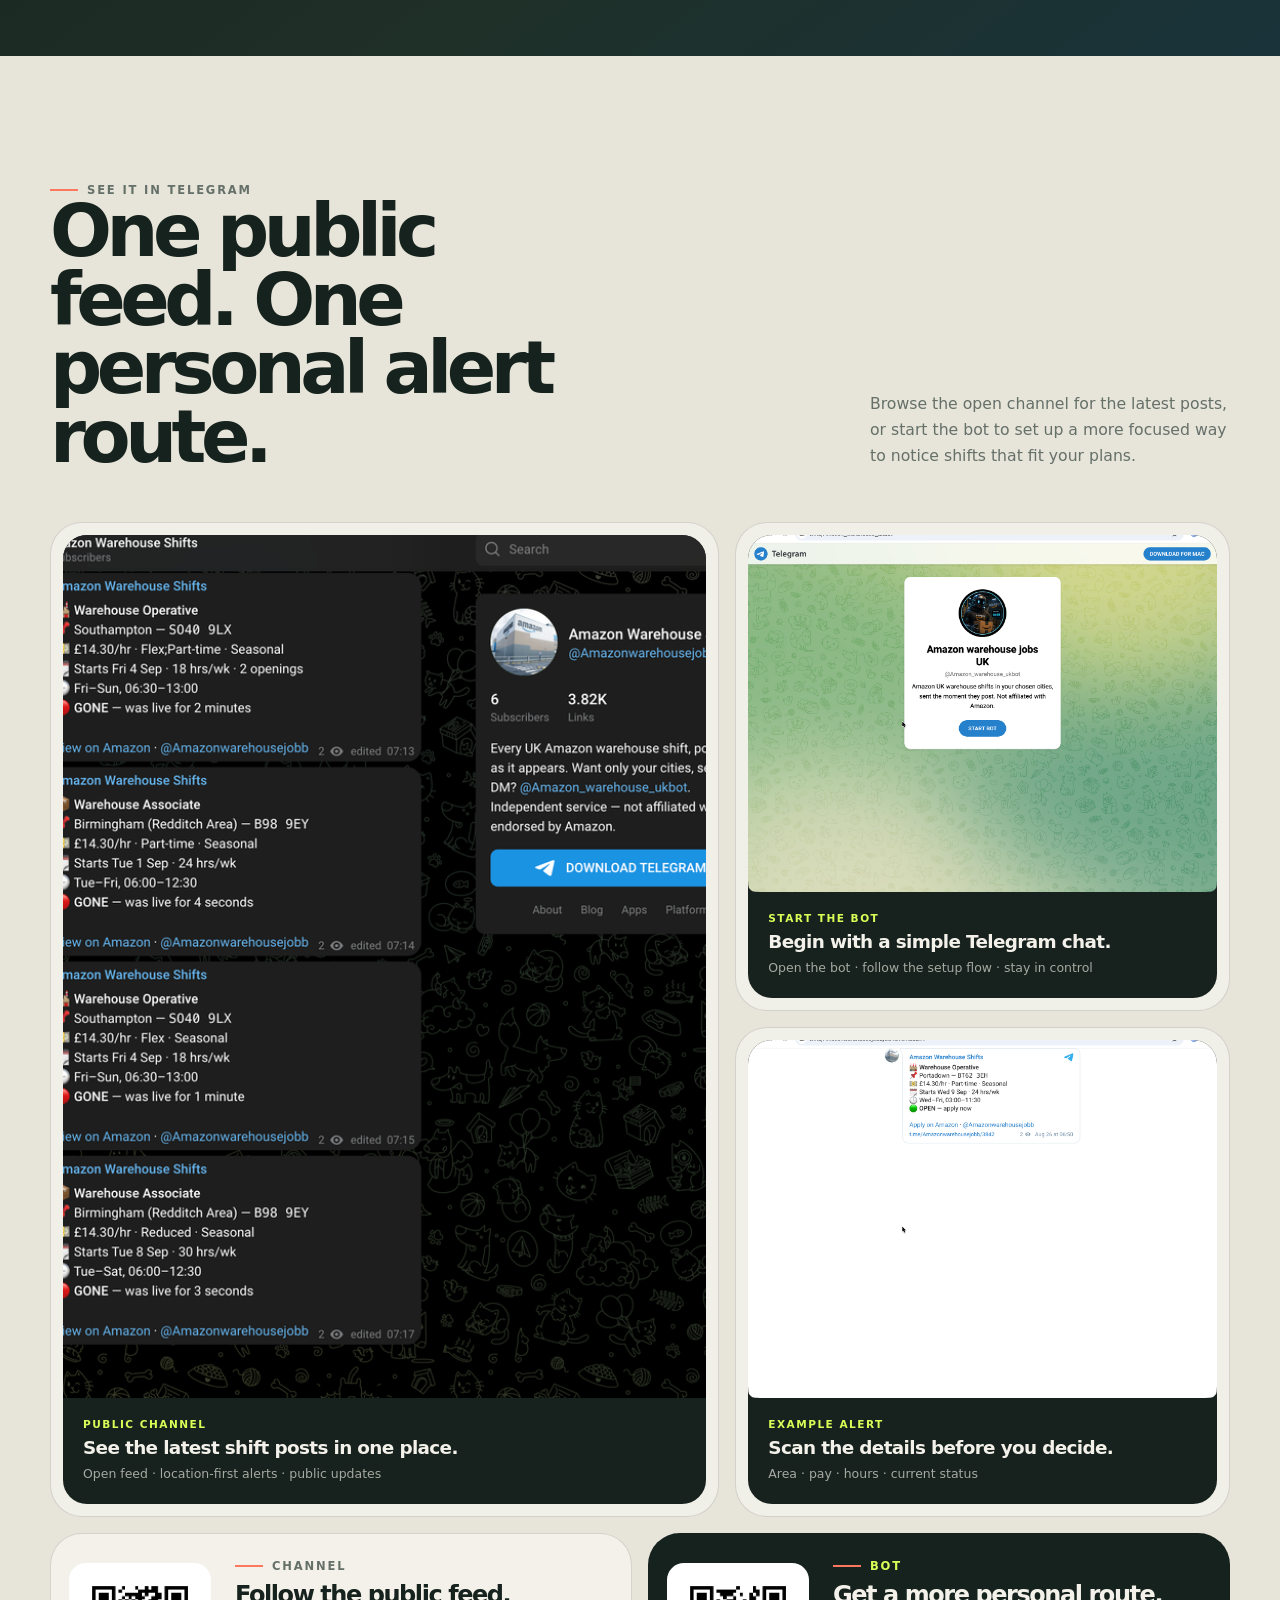
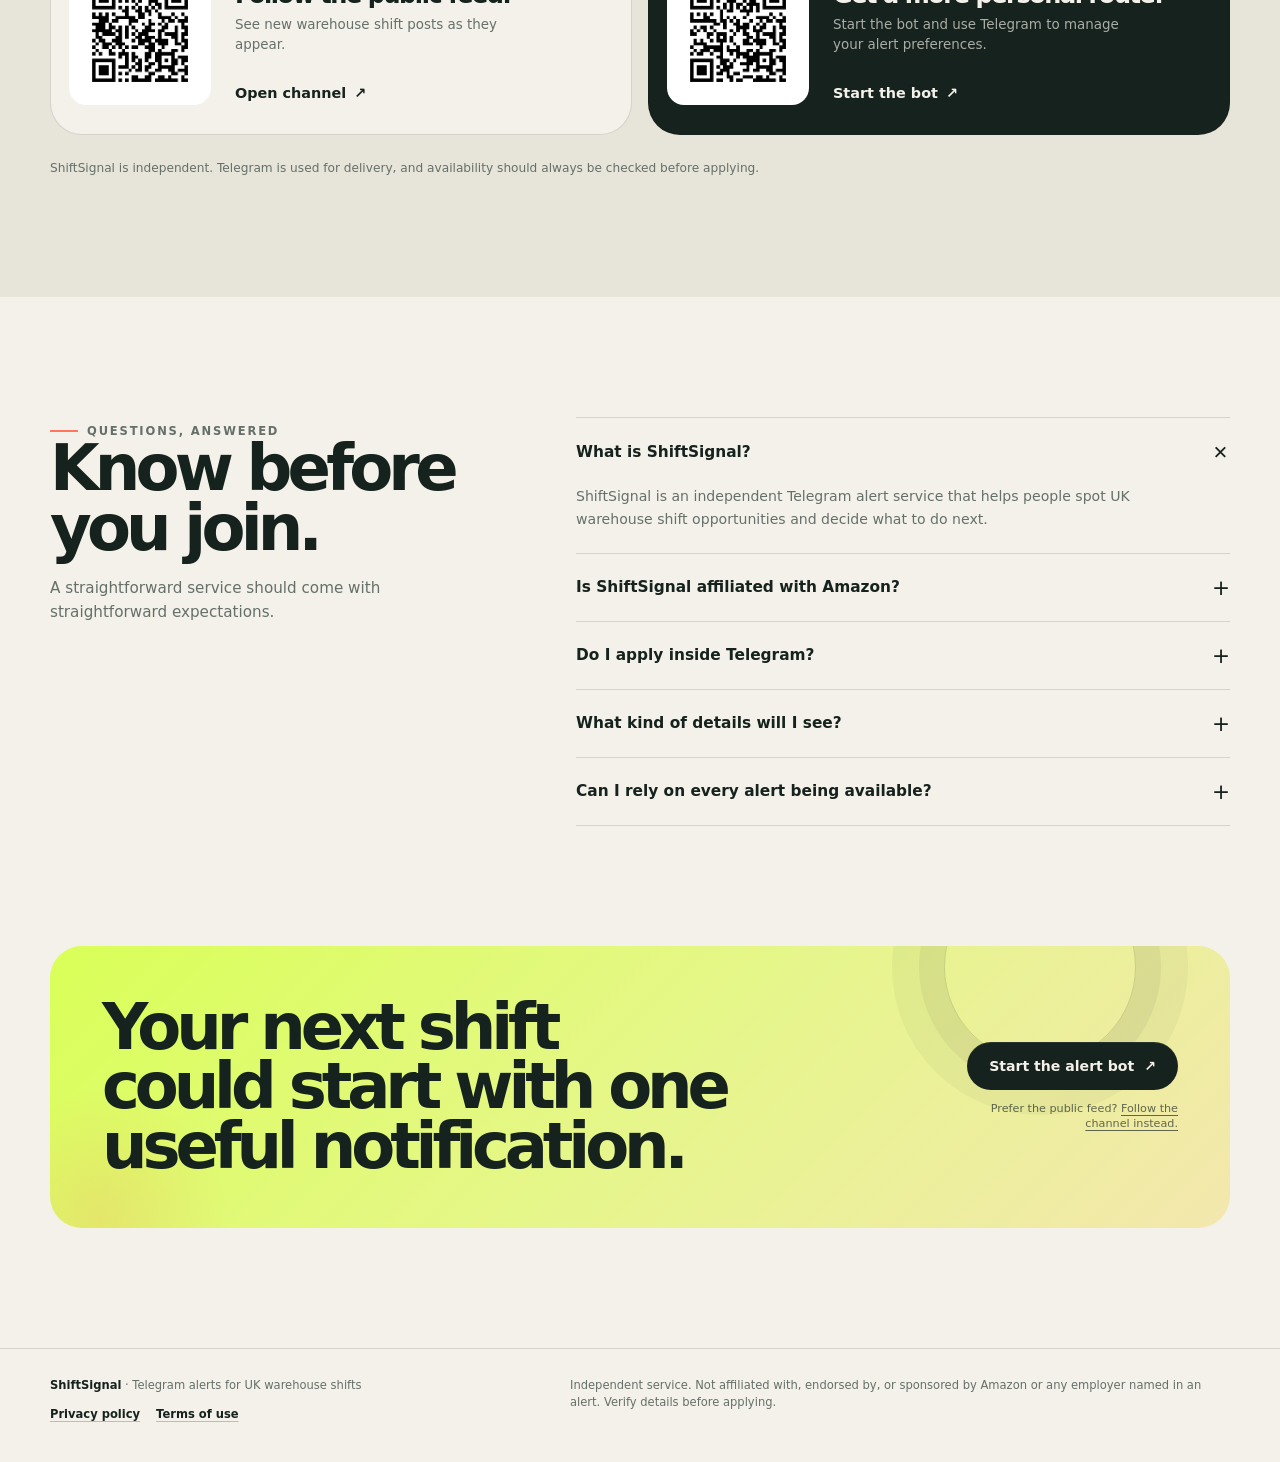
==== commit 60e9b594: "Add subtle human-feeling gradients" ====
--- a/index.html
+++ b/index.html
@@ -45,12 +45,16 @@
       --muted: #657069;
       --paper: #f3f1e9;
       --paper-deep: #e7e4d9;
+      --paper-soft: #f8f5eb;
       --signal: #d9ff57;
       --signal-dark: #a6c82b;
       --orange: #ff785d;
       --blue: #2d61ff;
       --line: rgba(22, 34, 29, .14);
       --shadow: 0 22px 60px rgba(22, 34, 29, .12);
+      --gradient-paper: linear-gradient(135deg, #f3f1e9 0%, #f7f4ea 56%, #eef1df 100%);
+      --gradient-signal: linear-gradient(135deg, #d9ff57 0%, #e6f68b 52%, #ffd9ce 145%);
+      --gradient-ink: linear-gradient(145deg, #16221d 0%, #1f3028 58%, #19333a 100%);
       --radius-lg: 32px;
       --radius-md: 18px;
     }
@@ -77,7 +81,7 @@
       z-index: 20;
       top: 0;
       border-bottom: 1px solid rgba(22, 34, 29, .1);
-      background: rgba(243, 241, 233, .86);
+      background: linear-gradient(90deg, rgba(243, 241, 233, .92), rgba(247, 244, 234, .78));
       backdrop-filter: blur(18px);
     }
 
@@ -97,13 +101,14 @@
     .nav-links { display: flex; align-items: center; gap: 28px; font-size: .91rem; color: var(--muted); }
     .nav-links a { transition: color .2s ease; }
     .nav-links a:hover { color: var(--ink); }
-    .nav-cta, .button-primary { display: inline-flex; align-items: center; justify-content: center; gap: 10px; border-radius: 999px; background: var(--ink); color: var(--paper); padding: 13px 18px; font-size: .88rem; font-weight: 750; transition: transform .2s ease, box-shadow .2s ease, background .2s ease; }
-    .nav-cta:hover, .button-primary:hover { transform: translateY(-2px); box-shadow: 0 10px 22px rgba(22, 34, 29, .15); }
+    .nav-cta, .button-primary { display: inline-flex; align-items: center; justify-content: center; gap: 10px; border-radius: 999px; background: var(--gradient-ink); color: var(--paper); padding: 13px 18px; font-size: .88rem; font-weight: 750; box-shadow: inset 0 1px 0 rgba(255, 255, 255, .08); transition: transform .2s ease, box-shadow .2s ease, background .2s ease; }
+    .nav-cta:hover, .button-primary:hover { transform: translateY(-2px); box-shadow: 0 10px 22px rgba(22, 34, 29, .15), inset 0 1px 0 rgba(255, 255, 255, .1); }
     .menu-button { display: none; border: 0; background: transparent; color: var(--ink); font: inherit; font-size: 1.4rem; }
 
-    .hero { position: relative; overflow: hidden; padding: 86px 0 76px; }
-    .hero::before { content: ""; position: absolute; width: 520px; height: 520px; right: -210px; top: -230px; border-radius: 50%; background: var(--signal); opacity: .45; filter: blur(3px); }
-    .hero-grid { position: relative; display: grid; grid-template-columns: minmax(0, 1.06fr) minmax(390px, .94fr); align-items: center; gap: 74px; }
+    .hero { position: relative; overflow: hidden; padding: 86px 0 76px; background: var(--gradient-paper); }
+    .hero::before { content: ""; position: absolute; width: 560px; height: 560px; right: -230px; top: -250px; border-radius: 50%; background: radial-gradient(circle at 42% 45%, rgba(217, 255, 87, .58) 0%, rgba(217, 255, 87, .3) 34%, rgba(217, 255, 87, 0) 72%); filter: blur(3px); }
+    .hero::after { content: ""; position: absolute; width: 380px; height: 380px; left: -215px; bottom: -250px; border-radius: 50%; background: radial-gradient(circle, rgba(255, 120, 93, .13), rgba(255, 120, 93, 0) 70%); pointer-events: none; }
+    .hero-grid { position: relative; z-index: 1; display: grid; grid-template-columns: minmax(0, 1.06fr) minmax(390px, .94fr); align-items: center; gap: 74px; }
     .eyebrow { display: inline-flex; align-items: center; gap: 9px; color: var(--muted); font-size: .72rem; font-weight: 800; letter-spacing: .16em; text-transform: uppercase; }
     .eyebrow::before { content: ""; width: 28px; height: 2px; background: var(--orange); }
     h1, h2, h3, p { margin-top: 0; }
@@ -118,25 +123,26 @@
     .hero-note { display: flex; align-items: center; gap: 9px; margin-top: 25px; color: var(--muted); font-size: .78rem; }
     .hero-note::before { content: ""; width: 8px; height: 8px; border-radius: 50%; background: var(--signal-dark); box-shadow: 0 0 0 5px rgba(166, 200, 43, .18); }
 
-    .signal-stage { position: relative; min-height: 530px; border-radius: var(--radius-lg); background: #1b2822; box-shadow: var(--shadow); overflow: hidden; }
-    .signal-stage::before { content: ""; position: absolute; inset: 0; opacity: .23; background-image: linear-gradient(rgba(217, 255, 87, .12) 1px, transparent 1px), linear-gradient(90deg, rgba(217, 255, 87, .12) 1px, transparent 1px); background-size: 38px 38px; mask-image: linear-gradient(to bottom right, black, transparent 75%); }
-    .stage-top { position: relative; display: flex; align-items: center; justify-content: space-between; padding: 22px 24px; border-bottom: 1px solid rgba(243, 241, 233, .14); color: rgba(243, 241, 233, .67); font-size: .73rem; letter-spacing: .11em; text-transform: uppercase; }
+    .signal-stage { position: relative; min-height: 530px; border-radius: var(--radius-lg); background: var(--gradient-ink); box-shadow: var(--shadow); overflow: hidden; }
+    .signal-stage::before { content: ""; position: absolute; inset: 0; opacity: .16; background-image: linear-gradient(rgba(217, 255, 87, .12) 1px, transparent 1px), linear-gradient(90deg, rgba(217, 255, 87, .12) 1px, transparent 1px); background-size: 38px 38px; mask-image: linear-gradient(to bottom right, black, transparent 75%); }
+    .signal-stage::after { content: ""; position: absolute; inset: 0; background: radial-gradient(circle at 85% 78%, rgba(255, 120, 93, .14), transparent 32%), radial-gradient(circle at 16% 12%, rgba(217, 255, 87, .08), transparent 36%); pointer-events: none; }
+    .stage-top { position: relative; z-index: 1; display: flex; align-items: center; justify-content: space-between; padding: 22px 24px; border-bottom: 1px solid rgba(243, 241, 233, .14); color: rgba(243, 241, 233, .67); font-size: .73rem; letter-spacing: .11em; text-transform: uppercase; }
     .live-pill { display: inline-flex; align-items: center; gap: 7px; color: var(--signal); }
     .live-pill::before { content: ""; width: 7px; height: 7px; border-radius: 50%; background: var(--signal); box-shadow: 0 0 0 5px rgba(217, 255, 87, .12); }
-    .alert-card { position: relative; width: calc(100% - 60px); margin: 62px auto 0; padding: 24px; border-radius: 22px; background: var(--paper); box-shadow: 0 24px 35px rgba(0, 0, 0, .25); transform: rotate(-2.2deg); }
+    .alert-card { position: relative; z-index: 1; width: calc(100% - 60px); margin: 62px auto 0; padding: 24px; border: 1px solid rgba(255, 255, 255, .38); border-radius: 22px; background: linear-gradient(135deg, var(--paper) 0%, var(--paper-soft) 62%, #f9e7df 150%); box-shadow: 0 24px 35px rgba(0, 0, 0, .25); transform: rotate(-2.2deg); }
     .alert-kicker { display: flex; align-items: center; justify-content: space-between; margin-bottom: 28px; font-size: .72rem; font-weight: 850; letter-spacing: .12em; text-transform: uppercase; }
     .telegram-dot { display: inline-grid; place-items: center; width: 29px; height: 29px; border-radius: 50%; background: var(--blue); color: white; font-size: .88rem; }
     .alert-card h2 { margin-bottom: 8px; font-size: clamp(1.85rem, 4vw, 3rem); line-height: .98; letter-spacing: -.065em; }
     .alert-location { color: var(--muted); font-size: .94rem; }
     .alert-meta { display: flex; flex-wrap: wrap; gap: 8px; margin-top: 25px; }
-    .meta-chip { padding: 8px 10px; border-radius: 8px; background: var(--paper-deep); color: var(--ink); font-size: .72rem; font-weight: 750; }
+    .meta-chip { padding: 8px 10px; border-radius: 8px; background: linear-gradient(135deg, var(--paper-deep), #f2e9d9); color: var(--ink); font-size: .72rem; font-weight: 750; }
     .alert-footer { display: flex; align-items: center; justify-content: space-between; gap: 16px; margin-top: 31px; padding-top: 16px; border-top: 1px solid var(--line); color: var(--muted); font-size: .72rem; }
     .alert-footer strong { color: var(--ink); }
-    .stage-orbit { position: absolute; right: 30px; bottom: 28px; width: 145px; height: 145px; border: 1px solid rgba(217, 255, 87, .22); border-radius: 50%; }
+    .stage-orbit { position: absolute; z-index: 1; right: 30px; bottom: 28px; width: 145px; height: 145px; border: 1px solid rgba(217, 255, 87, .22); border-radius: 50%; }
     .stage-orbit::before, .stage-orbit::after { content: ""; position: absolute; border: 1px solid rgba(217, 255, 87, .19); border-radius: 50%; }
     .stage-orbit::before { inset: 21px; }
     .stage-orbit::after { inset: 46px; background: var(--orange); border: 0; box-shadow: 0 0 0 10px rgba(255, 120, 93, .13), 0 0 0 24px rgba(255, 120, 93, .06); }
-    .floating-tag { position: absolute; left: 29px; bottom: 31px; max-width: 178px; padding: 12px 14px; border: 1px solid rgba(217, 255, 87, .22); border-radius: 13px; background: rgba(217, 255, 87, .1); color: var(--signal); font-size: .76rem; line-height: 1.35; }
+    .floating-tag { position: absolute; z-index: 1; left: 29px; bottom: 31px; max-width: 178px; padding: 12px 14px; border: 1px solid rgba(217, 255, 87, .22); border-radius: 13px; background: rgba(217, 255, 87, .1); color: var(--signal); font-size: .76rem; line-height: 1.35; }
 
     .ticker { border-top: 1px solid var(--line); border-bottom: 1px solid var(--line); overflow: hidden; }
     .ticker-track { display: flex; justify-content: space-between; gap: 30px; padding: 22px 0; color: var(--muted); font-size: .75rem; font-weight: 800; letter-spacing: .12em; text-transform: uppercase; white-space: nowrap; }
@@ -148,14 +154,14 @@
     .section-head h2 { max-width: 570px; margin-bottom: 0; font-size: clamp(2.6rem, 5.7vw, 5rem); line-height: .94; letter-spacing: -.075em; }
     .section-head p { max-width: 360px; margin-bottom: 3px; color: var(--muted); font-size: .98rem; line-height: 1.65; }
     .steps { display: grid; grid-template-columns: repeat(3, 1fr); gap: 15px; }
-    .step { min-height: 260px; padding: 25px; border: 1px solid var(--line); border-radius: var(--radius-md); background: rgba(255, 255, 255, .24); }
+    .step { min-height: 260px; padding: 25px; border: 1px solid var(--line); border-radius: var(--radius-md); background: linear-gradient(145deg, rgba(255, 255, 255, .48), rgba(245, 242, 231, .2)); }
     .step-number { display: flex; align-items: center; justify-content: space-between; margin-bottom: 54px; color: var(--muted); font-size: .75rem; font-weight: 850; letter-spacing: .12em; }
     .step-number::after { content: "↗"; display: grid; place-items: center; width: 35px; height: 35px; border: 1px solid var(--line); border-radius: 50%; color: var(--ink); font-size: 1rem; }
     .step h3 { margin-bottom: 11px; font-size: 1.35rem; letter-spacing: -.045em; }
     .step p { margin-bottom: 0; color: var(--muted); font-size: .91rem; line-height: 1.6; }
-    .step:nth-child(2) { background: var(--signal); border-color: var(--signal); }
+    .step:nth-child(2) { background: var(--gradient-signal); border-color: rgba(166, 200, 43, .34); }
     .step:nth-child(2) .step-number { color: rgba(22, 34, 29, .62); }
-    .step:nth-child(3) { background: var(--ink); color: var(--paper); border-color: var(--ink); }
+    .step:nth-child(3) { background: var(--gradient-ink); color: var(--paper); border-color: var(--ink); }
     .step:nth-child(3) .step-number, .step:nth-child(3) p { color: rgba(243, 241, 233, .6); }
     .step:nth-child(3) .step-number::after { border-color: rgba(243, 241, 233, .2); }
 
@@ -167,9 +173,9 @@
     .feature-list li::before { content: "✓"; display: grid; place-items: center; width: 25px; height: 25px; border-radius: 50%; background: var(--signal); font-size: .82rem; font-weight: 900; }
     .feature-list strong { display: block; margin-bottom: 4px; font-size: .92rem; }
     .feature-list span { color: var(--muted); font-size: .84rem; line-height: 1.5; }
-    .dashboard { position: relative; min-height: 510px; padding: 18px; border-radius: var(--radius-lg); background: var(--paper-deep); overflow: hidden; }
-    .dashboard::after { content: ""; position: absolute; right: -85px; bottom: -100px; width: 275px; height: 275px; border-radius: 50%; background: var(--signal); opacity: .8; }
-    .dashboard-window { position: relative; z-index: 1; max-width: 570px; margin: 0 auto; padding: 16px; border-radius: 19px; background: var(--ink); box-shadow: var(--shadow); }
+    .dashboard { position: relative; min-height: 510px; padding: 18px; border-radius: var(--radius-lg); background: linear-gradient(145deg, var(--paper-deep), #f2eadc 62%, #e6efd1 100%); overflow: hidden; }
+    .dashboard::after { content: ""; position: absolute; right: -85px; bottom: -100px; width: 275px; height: 275px; border-radius: 50%; background: radial-gradient(circle, rgba(217, 255, 87, .72), rgba(217, 255, 87, 0) 70%); }
+    .dashboard-window { position: relative; z-index: 1; max-width: 570px; margin: 0 auto; padding: 16px; border-radius: 19px; background: var(--gradient-ink); box-shadow: var(--shadow); }
     .window-bar { display: flex; gap: 6px; padding: 2px 0 17px 3px; }
     .window-bar i { width: 7px; height: 7px; border-radius: 50%; background: rgba(243, 241, 233, .35); }
     .window-layout { display: grid; grid-template-columns: .8fr 1.2fr; gap: 12px; }
@@ -179,7 +185,7 @@
     .filter-row { display: flex; align-items: center; justify-content: space-between; gap: 12px; padding: 12px 0; border-top: 1px solid rgba(243, 241, 233, .12); color: rgba(243, 241, 233, .76); font-size: .72rem; }
     .filter-row b { color: var(--signal); font-size: .68rem; }
     .save-search { display: block; margin-top: 17px; padding: 10px; border-radius: 8px; background: var(--signal); color: var(--ink); text-align: center; font-size: .69rem; font-weight: 850; }
-    .message-panel { display: flex; align-items: end; min-height: 330px; padding: 13px; border-radius: 13px; background: #b9d89a; background-image: radial-gradient(rgba(22, 34, 29, .08) 1px, transparent 1px); background-size: 15px 15px; }
+    .message-panel { display: flex; align-items: end; min-height: 330px; padding: 13px; border-radius: 13px; background: linear-gradient(145deg, #c5dfab, #b9d89a 58%, #d9e7a8); background-image: radial-gradient(rgba(22, 34, 29, .08) 1px, transparent 1px), linear-gradient(145deg, rgba(255, 255, 255, .16), transparent 68%); background-size: 15px 15px, auto; }
     .message-stack { display: grid; gap: 8px; width: 100%; }
     .message-meta { color: rgba(22, 34, 29, .58); font-size: .62rem; }
     .message { max-width: 92%; padding: 13px; border-radius: 13px 13px 13px 3px; background: var(--paper); box-shadow: 0 5px 10px rgba(22, 34, 29, .08); }
@@ -187,7 +193,7 @@
     .message strong { display: block; margin-bottom: 5px; font-size: .82rem; letter-spacing: -.02em; }
     .message p { margin-bottom: 0; color: var(--muted); font-size: .69rem; line-height: 1.45; }
 
-    .trust-band { background: var(--ink); color: var(--paper); }
+    .trust-band { background: var(--gradient-ink); color: var(--paper); }
     .trust-grid { display: grid; grid-template-columns: .8fr 1.2fr; gap: 90px; align-items: start; }
     .trust-grid h2 { max-width: 470px; margin-bottom: 0; font-size: clamp(2.7rem, 5.2vw, 5rem); line-height: .94; letter-spacing: -.075em; }
     .trust-grid h2 em { color: var(--signal); font-style: normal; }
@@ -213,7 +219,8 @@
     .faq-item.open .faq-answer p { padding-bottom: 21px; }
 
     .final-cta { padding: 0 0 120px; }
-    .cta-card { position: relative; overflow: hidden; display: grid; grid-template-columns: 1fr auto; align-items: center; gap: 30px; padding: 52px; border-radius: var(--radius-lg); background: var(--signal); }
+    .cta-card { position: relative; overflow: hidden; display: grid; grid-template-columns: 1fr auto; align-items: center; gap: 30px; padding: 52px; border-radius: var(--radius-lg); background: var(--gradient-signal); }
+    .cta-card::before { content: ""; position: absolute; left: -80px; bottom: -120px; width: 260px; height: 260px; border-radius: 50%; background: radial-gradient(circle, rgba(255, 120, 93, .16), rgba(255, 120, 93, 0) 70%); }
     .cta-card::after { content: ""; position: absolute; right: 8%; top: -75px; width: 190px; height: 190px; border: 1px solid rgba(22, 34, 29, .16); border-radius: 50%; box-shadow: 0 0 0 25px rgba(22, 34, 29, .05), 0 0 0 52px rgba(22, 34, 29, .04); }
     .cta-card h2 { position: relative; z-index: 1; max-width: 630px; margin-bottom: 0; font-size: clamp(2.6rem, 5vw, 4.8rem); line-height: .93; letter-spacing: -.08em; }
     .cta-action { position: relative; z-index: 2; display: grid; justify-items: end; gap: 11px; }
@@ -227,7 +234,7 @@
     .footer-links { display: flex; flex-wrap: wrap; gap: 16px; margin-top: 12px; }
     .footer-links a { color: var(--ink); font-weight: 700; text-decoration: underline; text-decoration-color: rgba(22, 34, 29, .25); text-underline-offset: 3px; }
     .footer-links a:hover { text-decoration-color: currentColor; }
-    .cookie-notice { position: fixed; z-index: 25; right: 20px; bottom: 20px; left: 20px; display: flex; align-items: center; justify-content: space-between; gap: 20px; max-width: 760px; margin: 0 auto; padding: 16px 18px; border: 1px solid var(--line); border-radius: 16px; color: var(--ink); background: rgba(255, 255, 255, .96); box-shadow: 0 18px 50px rgba(22, 34, 29, .18); }
+    .cookie-notice { position: fixed; z-index: 25; right: 20px; bottom: 20px; left: 20px; display: flex; align-items: center; justify-content: space-between; gap: 20px; max-width: 760px; margin: 0 auto; padding: 16px 18px; border: 1px solid var(--line); border-radius: 16px; color: var(--ink); background: linear-gradient(135deg, rgba(255, 255, 255, .98), rgba(248, 245, 235, .96)); box-shadow: 0 18px 50px rgba(22, 34, 29, .18); }
     .cookie-notice p { max-width: 450px; margin: 0; color: var(--muted); font-size: .78rem; line-height: 1.5; }
     .cookie-notice strong { display: block; margin-bottom: 3px; color: var(--ink); }
     .cookie-actions { display: flex; flex-wrap: wrap; align-items: center; justify-content: end; gap: 10px; }
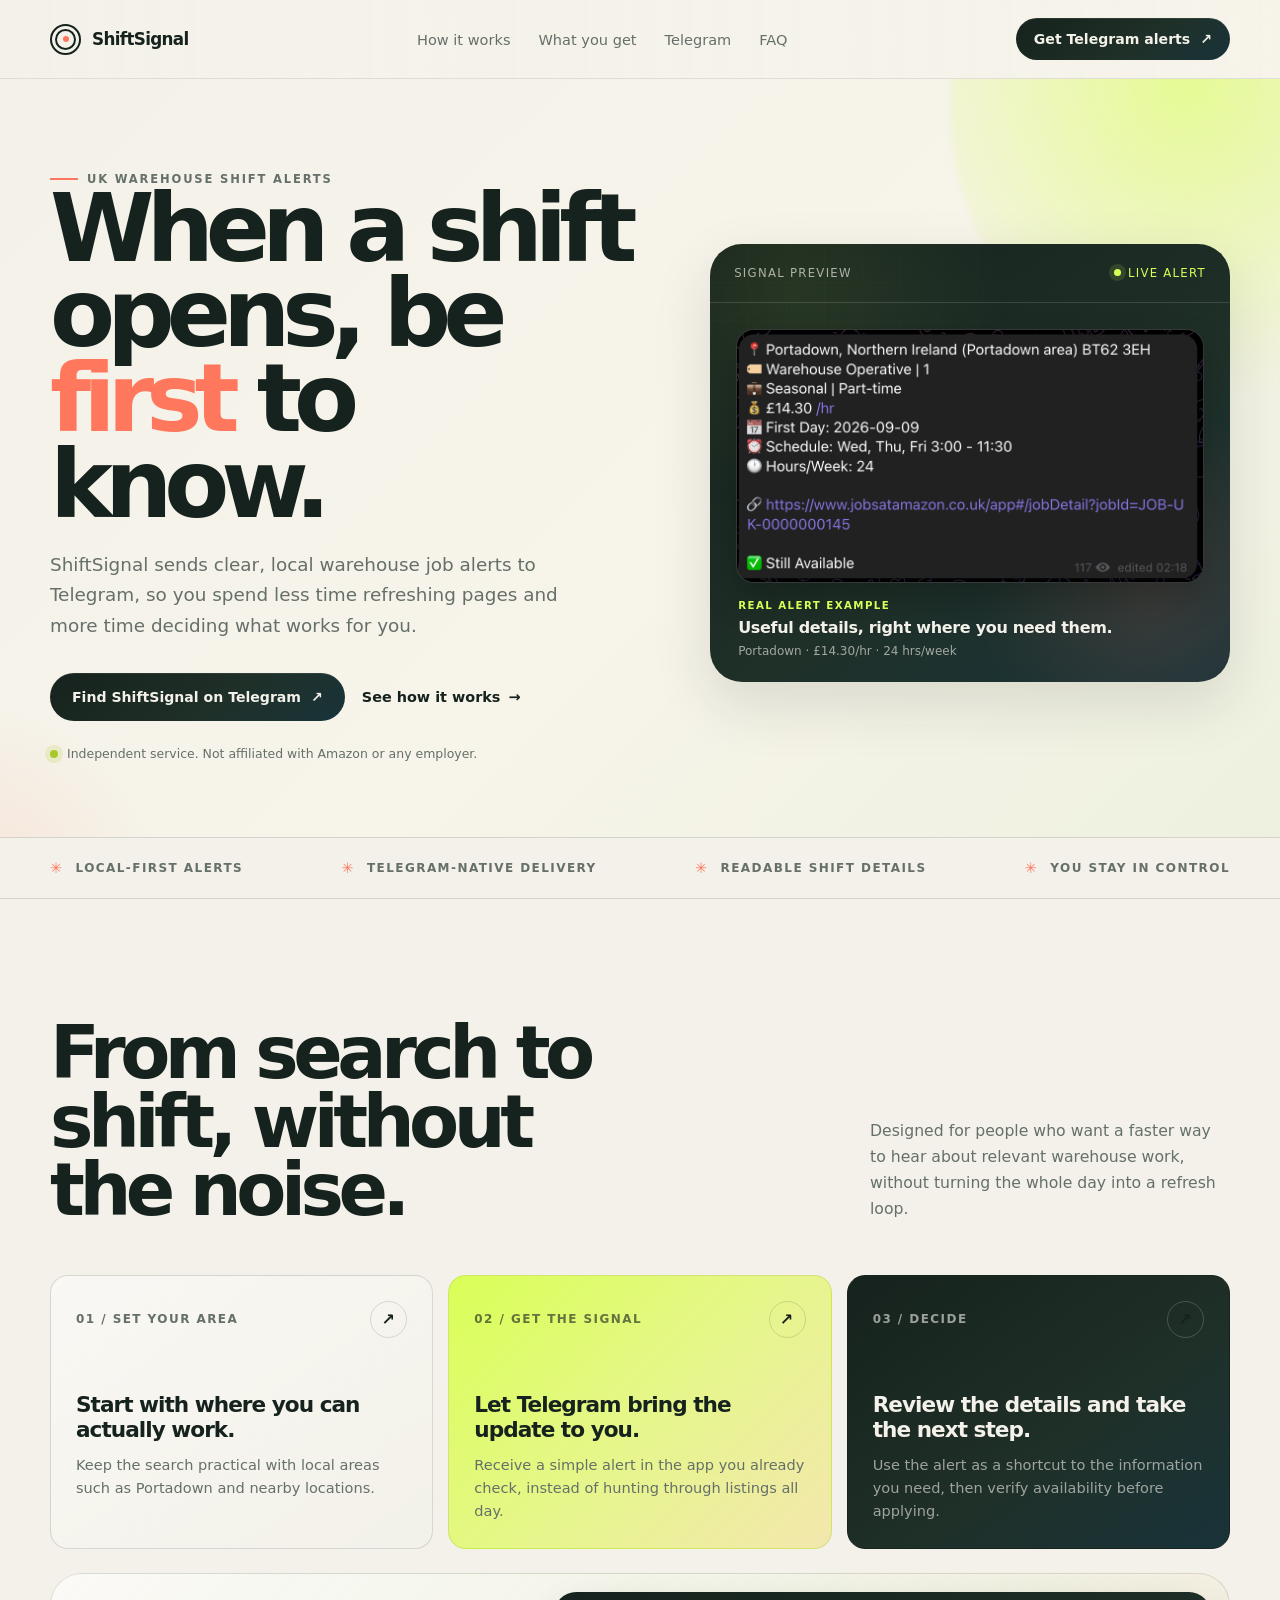
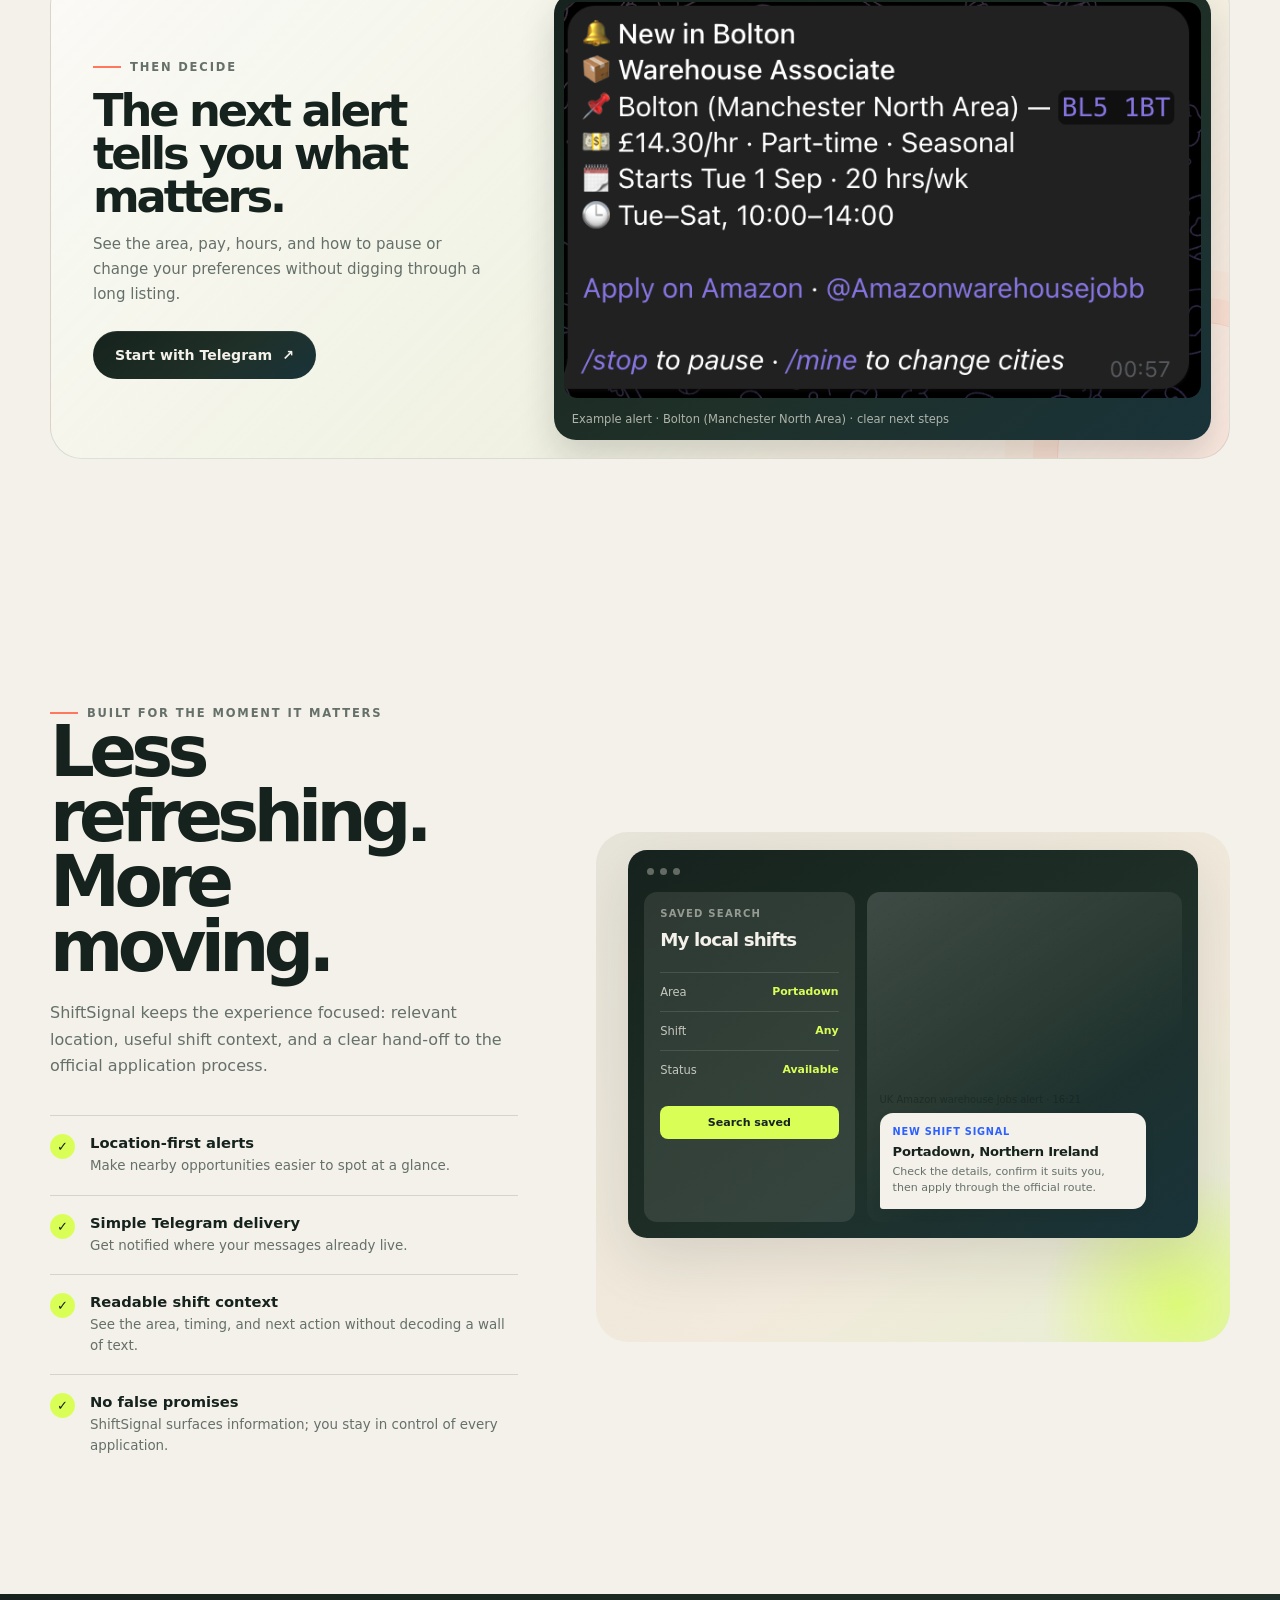
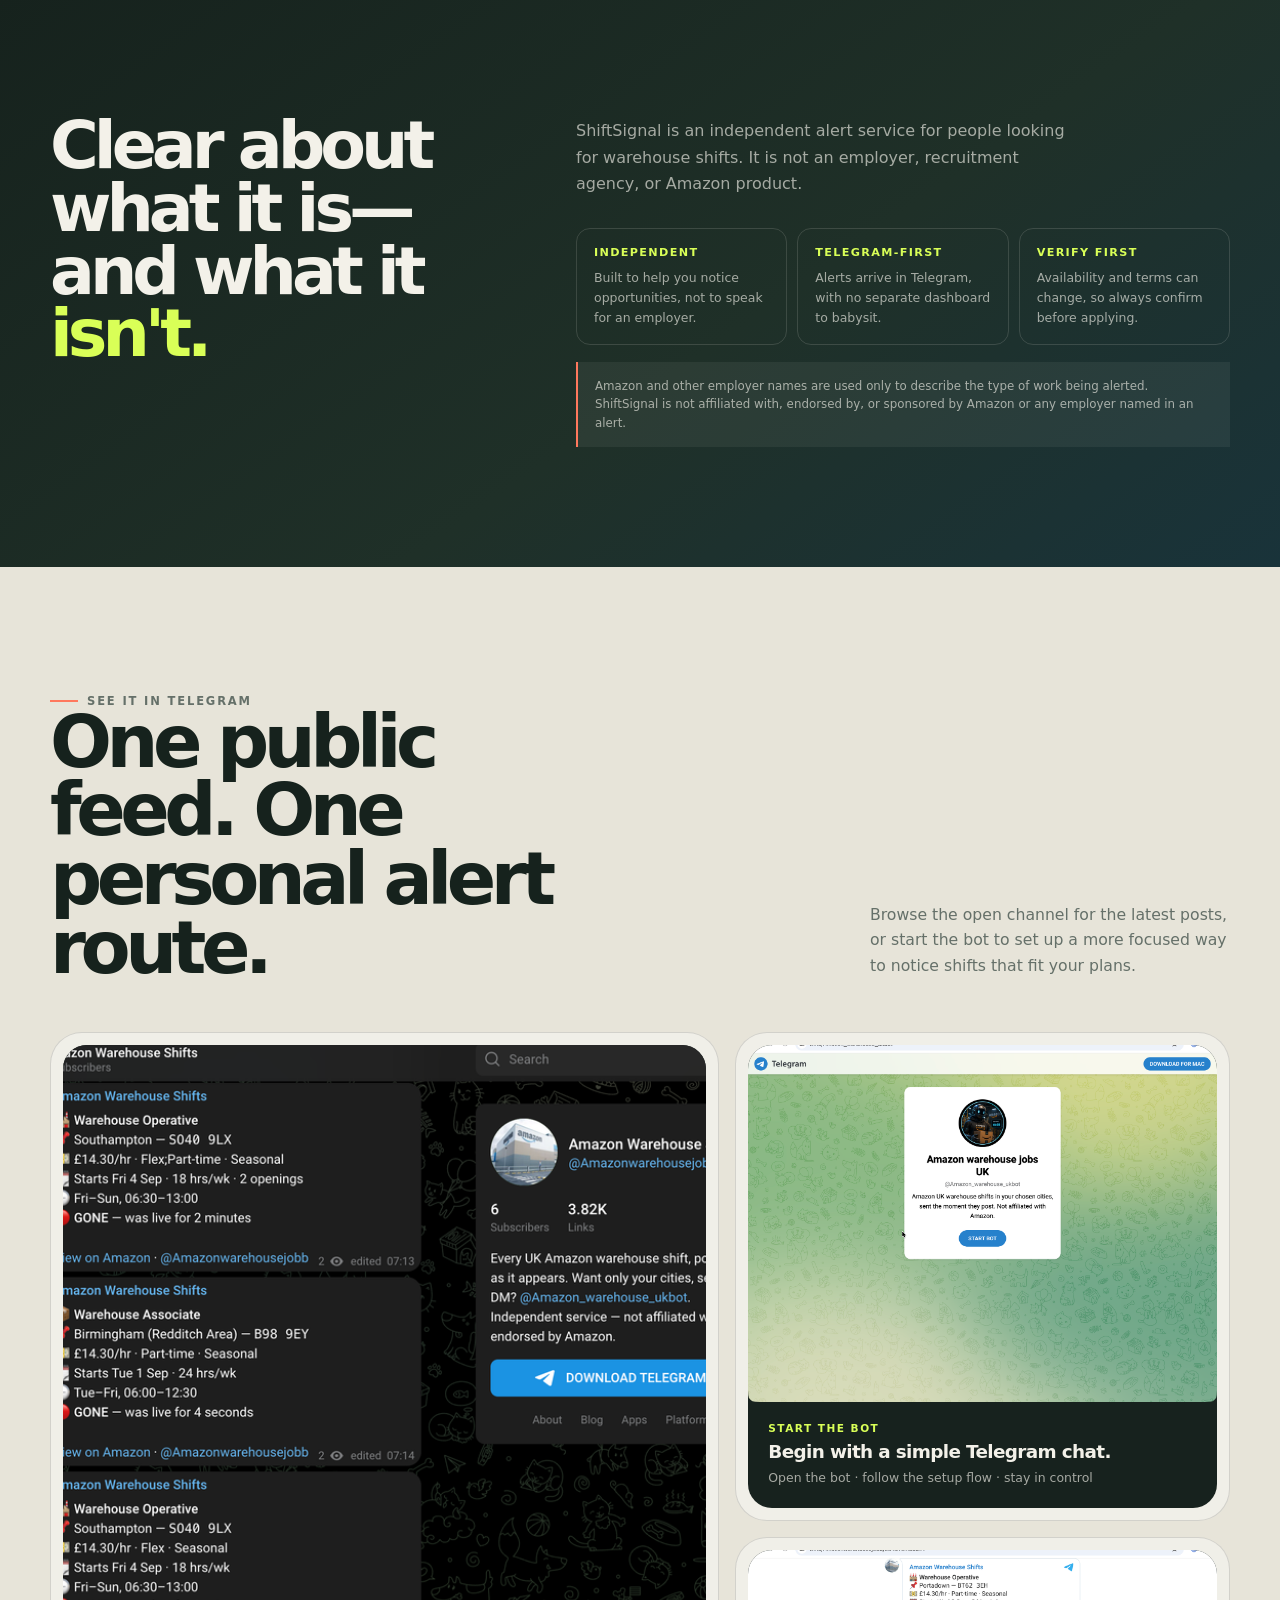
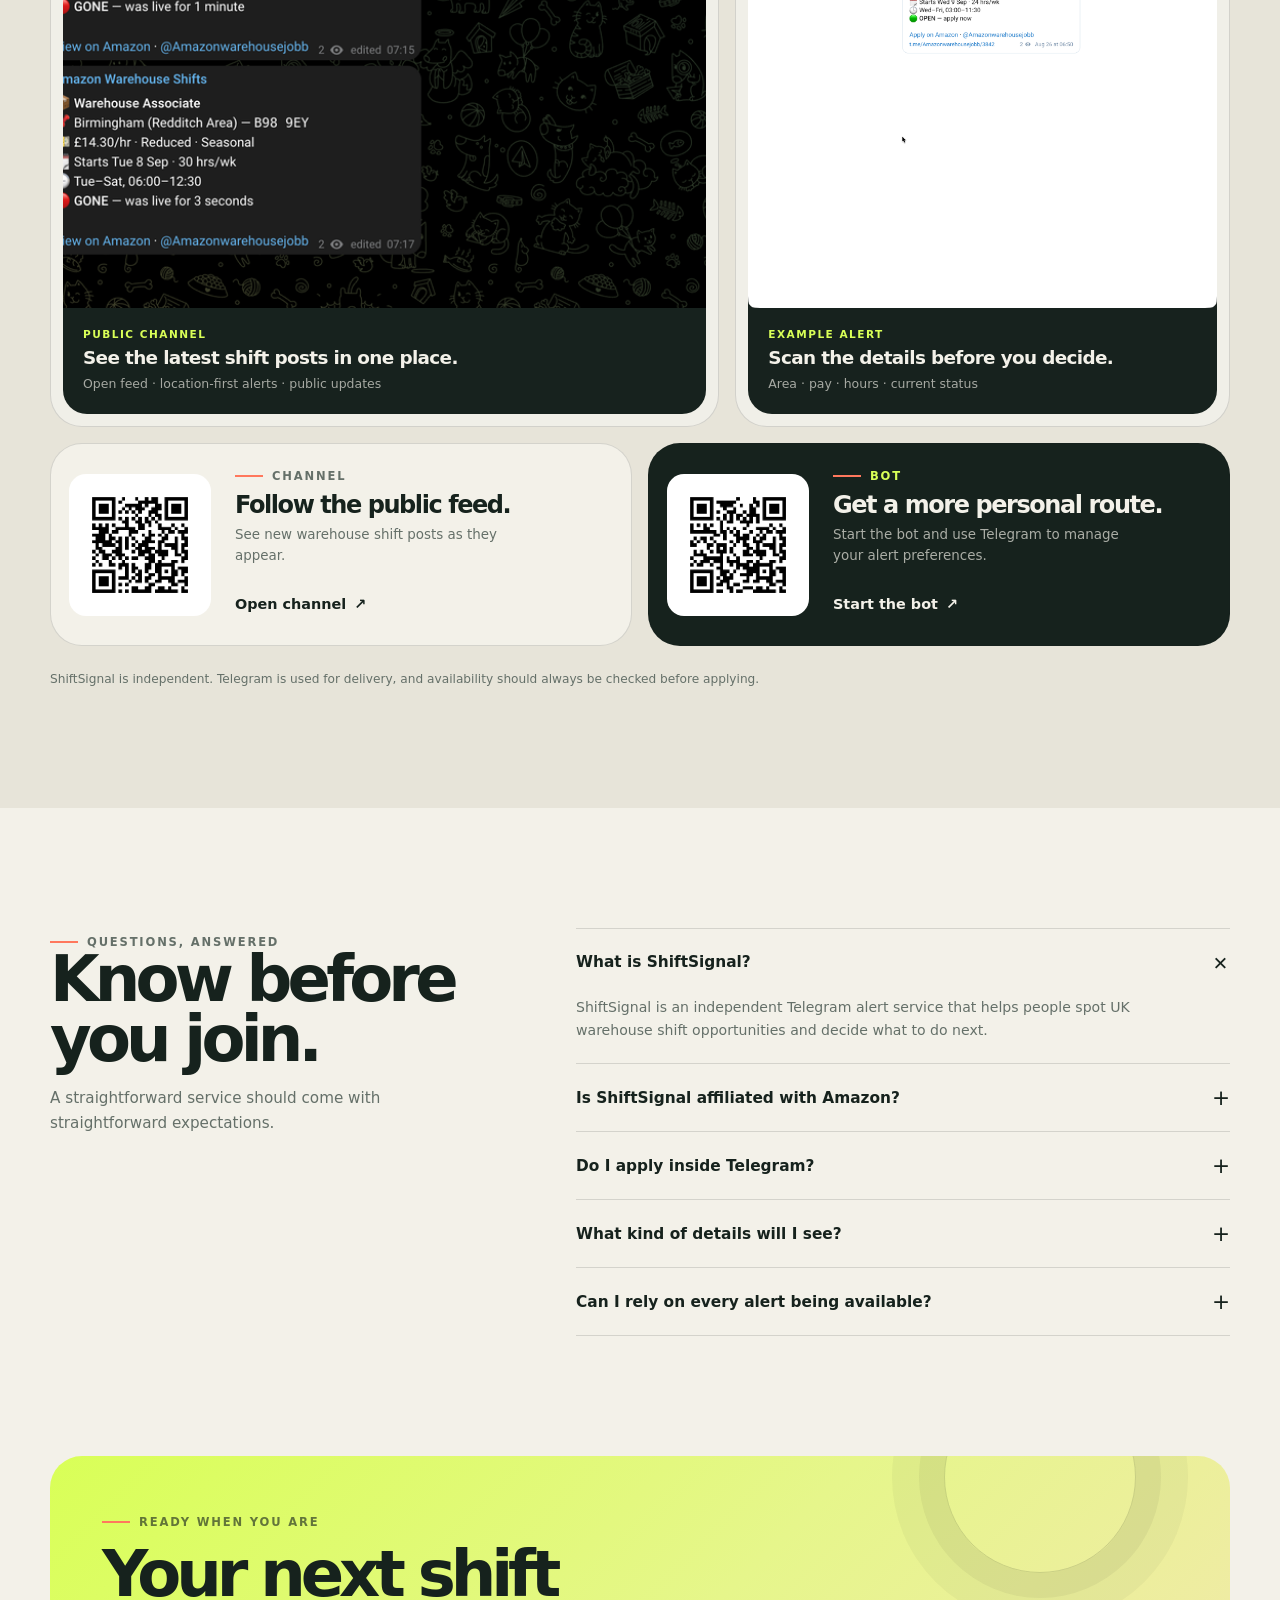
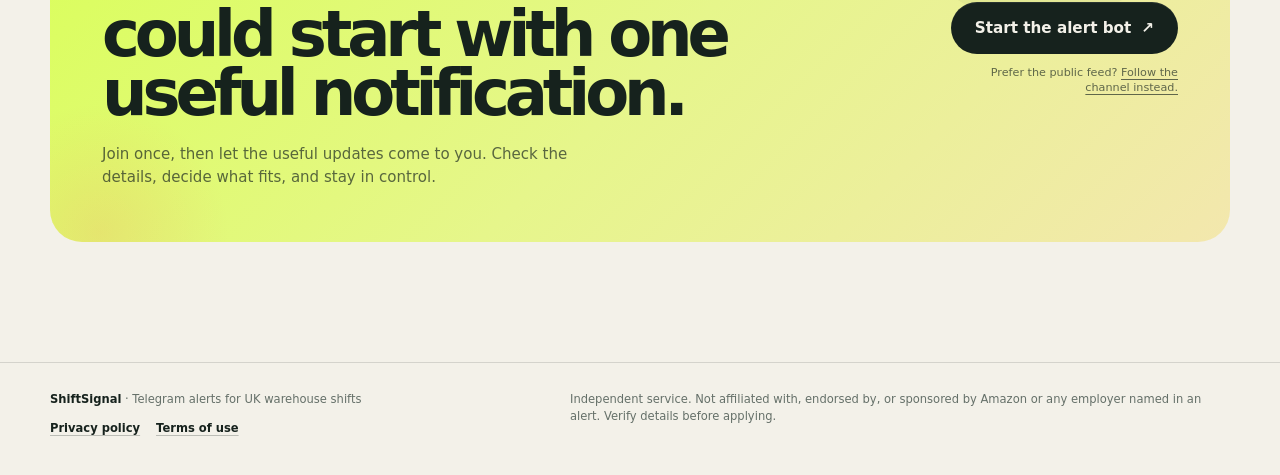
==== commit 2ea8c1c9: "Add live Telegram alert screenshots" ====
--- a/index.html
+++ b/index.html
@@ -123,12 +123,18 @@
     .hero-note { display: flex; align-items: center; gap: 9px; margin-top: 25px; color: var(--muted); font-size: .78rem; }
     .hero-note::before { content: ""; width: 8px; height: 8px; border-radius: 50%; background: var(--signal-dark); box-shadow: 0 0 0 5px rgba(166, 200, 43, .18); }
 
-    .signal-stage { position: relative; min-height: 530px; border-radius: var(--radius-lg); background: var(--gradient-ink); box-shadow: var(--shadow); overflow: hidden; }
+    .signal-stage { position: relative; min-height: 0; padding-bottom: 24px; border-radius: var(--radius-lg); background: var(--gradient-ink); box-shadow: var(--shadow); overflow: hidden; }
     .signal-stage::before { content: ""; position: absolute; inset: 0; opacity: .16; background-image: linear-gradient(rgba(217, 255, 87, .12) 1px, transparent 1px), linear-gradient(90deg, rgba(217, 255, 87, .12) 1px, transparent 1px); background-size: 38px 38px; mask-image: linear-gradient(to bottom right, black, transparent 75%); }
     .signal-stage::after { content: ""; position: absolute; inset: 0; background: radial-gradient(circle at 85% 78%, rgba(255, 120, 93, .14), transparent 32%), radial-gradient(circle at 16% 12%, rgba(217, 255, 87, .08), transparent 36%); pointer-events: none; }
     .stage-top { position: relative; z-index: 1; display: flex; align-items: center; justify-content: space-between; padding: 22px 24px; border-bottom: 1px solid rgba(243, 241, 233, .14); color: rgba(243, 241, 233, .67); font-size: .73rem; letter-spacing: .11em; text-transform: uppercase; }
     .live-pill { display: inline-flex; align-items: center; gap: 7px; color: var(--signal); }
     .live-pill::before { content: ""; width: 7px; height: 7px; border-radius: 50%; background: var(--signal); box-shadow: 0 0 0 5px rgba(217, 255, 87, .12); }
+    .hero-screenshot { position: relative; z-index: 1; margin: 26px 26px 0; }
+    .hero-screenshot img { display: block; width: 100%; height: auto; border: 1px solid rgba(243, 241, 233, .14); border-radius: 18px; background: #15191c; box-shadow: 0 18px 34px rgba(0, 0, 0, .22); }
+    .hero-screenshot figcaption { display: grid; gap: 7px; padding: 16px 2px 0; color: var(--paper); }
+    .hero-shot-label { color: var(--signal); font-size: .64rem; font-weight: 850; letter-spacing: .14em; }
+    .hero-screenshot figcaption strong { font-size: 1rem; letter-spacing: -.02em; }
+    .hero-shot-meta { color: rgba(243, 241, 233, .62); font-size: .75rem; }
     .alert-card { position: relative; z-index: 1; width: calc(100% - 60px); margin: 62px auto 0; padding: 24px; border: 1px solid rgba(255, 255, 255, .38); border-radius: 22px; background: linear-gradient(135deg, var(--paper) 0%, var(--paper-soft) 62%, #f9e7df 150%); box-shadow: 0 24px 35px rgba(0, 0, 0, .25); transform: rotate(-2.2deg); }
     .alert-kicker { display: flex; align-items: center; justify-content: space-between; margin-bottom: 28px; font-size: .72rem; font-weight: 850; letter-spacing: .12em; text-transform: uppercase; }
     .telegram-dot { display: inline-grid; place-items: center; width: 29px; height: 29px; border-radius: 50%; background: var(--blue); color: white; font-size: .88rem; }
@@ -164,6 +170,16 @@
     .step:nth-child(3) { background: var(--gradient-ink); color: var(--paper); border-color: var(--ink); }
     .step:nth-child(3) .step-number, .step:nth-child(3) p { color: rgba(243, 241, 233, .6); }
     .step:nth-child(3) .step-number::after { border-color: rgba(243, 241, 233, .2); }
+
+    .workflow-preview { position: relative; display: grid; grid-template-columns: minmax(0, .82fr) minmax(0, 1.18fr); gap: 28px; align-items: center; margin-top: 24px; padding: 18px; border: 1px solid rgba(22, 34, 29, .12); border-radius: var(--radius-lg); background: linear-gradient(135deg, rgba(255, 255, 255, .62), rgba(238, 241, 223, .8) 58%, rgba(255, 226, 216, .62)); overflow: hidden; }
+    .workflow-preview::before { content: ""; position: absolute; right: -100px; bottom: -135px; width: 270px; height: 270px; border: 1px solid rgba(255, 120, 93, .24); border-radius: 50%; box-shadow: 0 0 0 24px rgba(255, 120, 93, .07), 0 0 0 52px rgba(255, 120, 93, .04); }
+    .workflow-preview-copy { position: relative; z-index: 1; padding: 24px; }
+    .workflow-preview-copy h3 { max-width: 370px; margin: 15px 0 14px; font-size: clamp(2rem, 3.5vw, 3.3rem); line-height: .96; letter-spacing: -.07em; }
+    .workflow-preview-copy p { max-width: 390px; margin-bottom: 0; color: var(--muted); font-size: .94rem; line-height: 1.65; }
+    .workflow-preview-copy .button-primary { margin-top: 24px; }
+    .workflow-shot { position: relative; z-index: 1; margin: 0; padding: 10px; border-radius: 22px; background: var(--gradient-ink); box-shadow: 0 18px 36px rgba(22, 34, 29, .16); }
+    .workflow-shot img { display: block; width: 100%; height: auto; border-radius: 14px; }
+    .workflow-shot figcaption { padding: 13px 8px 3px; color: rgba(243, 241, 233, .68); font-size: .72rem; line-height: 1.45; }
 
     .feature-wrap { display: grid; grid-template-columns: .85fr 1.15fr; gap: 78px; align-items: center; }
     .feature-copy h2 { max-width: 500px; margin-bottom: 21px; font-size: clamp(2.8rem, 5.5vw, 5.25rem); line-height: .92; letter-spacing: -.08em; }
@@ -222,9 +238,12 @@
     .cta-card { position: relative; overflow: hidden; display: grid; grid-template-columns: 1fr auto; align-items: center; gap: 30px; padding: 52px; border-radius: var(--radius-lg); background: var(--gradient-signal); }
     .cta-card::before { content: ""; position: absolute; left: -80px; bottom: -120px; width: 260px; height: 260px; border-radius: 50%; background: radial-gradient(circle, rgba(255, 120, 93, .16), rgba(255, 120, 93, 0) 70%); }
     .cta-card::after { content: ""; position: absolute; right: 8%; top: -75px; width: 190px; height: 190px; border: 1px solid rgba(22, 34, 29, .16); border-radius: 50%; box-shadow: 0 0 0 25px rgba(22, 34, 29, .05), 0 0 0 52px rgba(22, 34, 29, .04); }
-    .cta-card h2 { position: relative; z-index: 1; max-width: 630px; margin-bottom: 0; font-size: clamp(2.6rem, 5vw, 4.8rem); line-height: .93; letter-spacing: -.08em; }
+    .cta-card-copy { position: relative; z-index: 1; }
+    .cta-card-copy .eyebrow { color: rgba(22, 34, 29, .62); }
+    .cta-card h2 { max-width: 630px; margin: 16px 0 0; font-size: clamp(2.6rem, 5vw, 4.8rem); line-height: .93; letter-spacing: -.08em; }
+    .cta-card-lede { max-width: 500px; margin: 19px 0 0; color: rgba(22, 34, 29, .68); font-size: .94rem; line-height: 1.55; }
     .cta-action { position: relative; z-index: 2; display: grid; justify-items: end; gap: 11px; }
-    .cta-action .button-primary { background: var(--ink); white-space: nowrap; }
+    .cta-action .button-primary { padding: 17px 24px; background: var(--ink); font-size: .95rem; white-space: nowrap; }
     .cta-action small { max-width: 205px; color: rgba(22, 34, 29, .66); font-size: .7rem; line-height: 1.4; text-align: right; }
 
     footer { padding: 28px 0 38px; border-top: 1px solid var(--line); }
@@ -248,7 +267,7 @@
     @media (max-width: 900px) {
       .hero-grid, .feature-wrap, .trust-grid, .faq-grid { grid-template-columns: 1fr; gap: 48px; }
       .hero { padding-top: 62px; }
-      .signal-stage { min-height: 500px; }
+      .signal-stage { min-height: 0; }
       .feature-copy { max-width: 700px; }
       .trust-grid { gap: 35px; }
       .faq-grid { gap: 35px; }
@@ -269,8 +288,8 @@
       h1 { font-size: clamp(3.35rem, 17vw, 5rem); }
       .hero-copy { font-size: 1rem; }
       .hero-actions { align-items: start; flex-direction: column; gap: 8px; }
-      .signal-stage { min-height: 470px; }
-      .alert-card { width: calc(100% - 32px); margin-top: 48px; padding: 18px; }
+      .signal-stage { min-height: 0; padding-bottom: 20px; }
+      .hero-screenshot { margin: 20px 20px 0; }
       .alert-card h2 { font-size: 2.1rem; }
       .floating-tag { left: 17px; bottom: 20px; }
       .stage-orbit { right: 15px; bottom: 15px; width: 105px; height: 105px; }
@@ -278,6 +297,10 @@
       .stage-orbit::after { inset: 34px; }
       section { padding: 82px 0; }
       .steps { grid-template-columns: 1fr; }
+      .workflow-preview { grid-template-columns: 1fr; gap: 4px; padding: 10px; }
+      .workflow-preview-copy { padding: 19px 14px 22px; }
+      .workflow-preview-copy h3 { margin-top: 13px; }
+      .workflow-shot { order: -1; }
       .step { min-height: 215px; }
       .step-number { margin-bottom: 38px; }
       .window-layout { grid-template-columns: 1fr; }
@@ -367,17 +390,12 @@
           <div class="hero-note">Independent service. Not affiliated with Amazon or any employer.</div>
         </div>
 
-        <div class="signal-stage reveal" aria-label="Example Telegram shift alert">
+        <div class="signal-stage reveal" aria-label="Real Telegram shift alert example">
           <div class="stage-top"><span>Signal preview</span><span class="live-pill">Live alert</span></div>
-          <div class="alert-card">
-            <div class="alert-kicker"><span>UK warehouse jobs alert</span><span class="telegram-dot" aria-hidden="true">➤</span></div>
-            <h2>Portadown, Northern Ireland</h2>
-            <p class="alert-location">A new warehouse opportunity matches your saved area.</p>
-            <div class="alert-meta"><span class="meta-chip">Evening shift</span><span class="meta-chip">Local area</span><span class="meta-chip">Check availability</span></div>
-            <div class="alert-footer"><span>Sent via <strong>Telegram</strong></span><span>just now</span></div>
-          </div>
-          <div class="floating-tag">A useful notification beats another hour of refreshing.</div>
-          <div class="stage-orbit" aria-hidden="true"></div>
+          <figure class="hero-screenshot">
+            <img src="assets/telegram-live-alert.png" alt="Telegram alert example showing a Portadown warehouse operative role with pay, schedule, hours, and availability" width="944" height="512" loading="eager" decoding="async">
+            <figcaption><span class="hero-shot-label">REAL ALERT EXAMPLE</span><strong>Useful details, right where you need them.</strong><span class="hero-shot-meta">Portadown · £14.30/hr · 24 hrs/week</span></figcaption>
+          </figure>
         </div>
       </div>
     </section>
@@ -396,6 +414,18 @@
           <article class="step reveal"><div class="step-number">01 / SET YOUR AREA</div><h3>Start with where you can actually work.</h3><p>Keep the search practical with local areas such as Portadown and nearby locations.</p></article>
           <article class="step reveal"><div class="step-number">02 / GET THE SIGNAL</div><h3>Let Telegram bring the update to you.</h3><p>Receive a simple alert in the app you already check, instead of hunting through listings all day.</p></article>
           <article class="step reveal"><div class="step-number">03 / DECIDE</div><h3>Review the details and take the next step.</h3><p>Use the alert as a shortcut to the information you need, then verify availability before applying.</p></article>
+        </div>
+        <div class="workflow-preview reveal">
+          <div class="workflow-preview-copy">
+            <div class="eyebrow">Then decide</div>
+            <h3>The next alert tells you what matters.</h3>
+            <p>See the area, pay, hours, and how to pause or change your preferences without digging through a long listing.</p>
+            <a class="button-primary" data-cta="homepage-how-it-works-telegram" href="#join">Start with Telegram <span aria-hidden="true">↗</span></a>
+          </div>
+          <figure class="workflow-shot">
+            <img src="assets/telegram-bolton-alert.png" alt="Telegram alert example for a Bolton warehouse associate role with pay, schedule, and pause controls" width="692" height="430" loading="lazy" decoding="async">
+            <figcaption>Example alert · Bolton (Manchester North Area) · clear next steps</figcaption>
+          </figure>
         </div>
       </div>
     </section>
@@ -501,7 +531,7 @@
     <section class="final-cta" id="join">
       <div class="shell">
         <div class="cta-card reveal">
-          <h2>Your next shift could start with one useful notification.</h2>
+          <div class="cta-card-copy"><div class="eyebrow">Ready when you are</div><h2>Your next shift could start with one useful notification.</h2><p class="cta-card-lede">Join once, then let the useful updates come to you. Check the details, decide what fits, and stay in control.</p></div>
           <div class="cta-action"><a class="button-primary" data-cta="homepage-final-telegram" href="https://t.me/Amazon_warehouse_ukbot" target="_blank" rel="noopener">Start the alert bot <span aria-hidden="true">↗</span></a><small>Prefer the public feed? <a class="inline-link" data-cta="homepage-final-channel" href="https://t.me/Amazonwarehousejobb" target="_blank" rel="noopener">Follow the channel instead.</a></small></div>
         </div>
       </div>
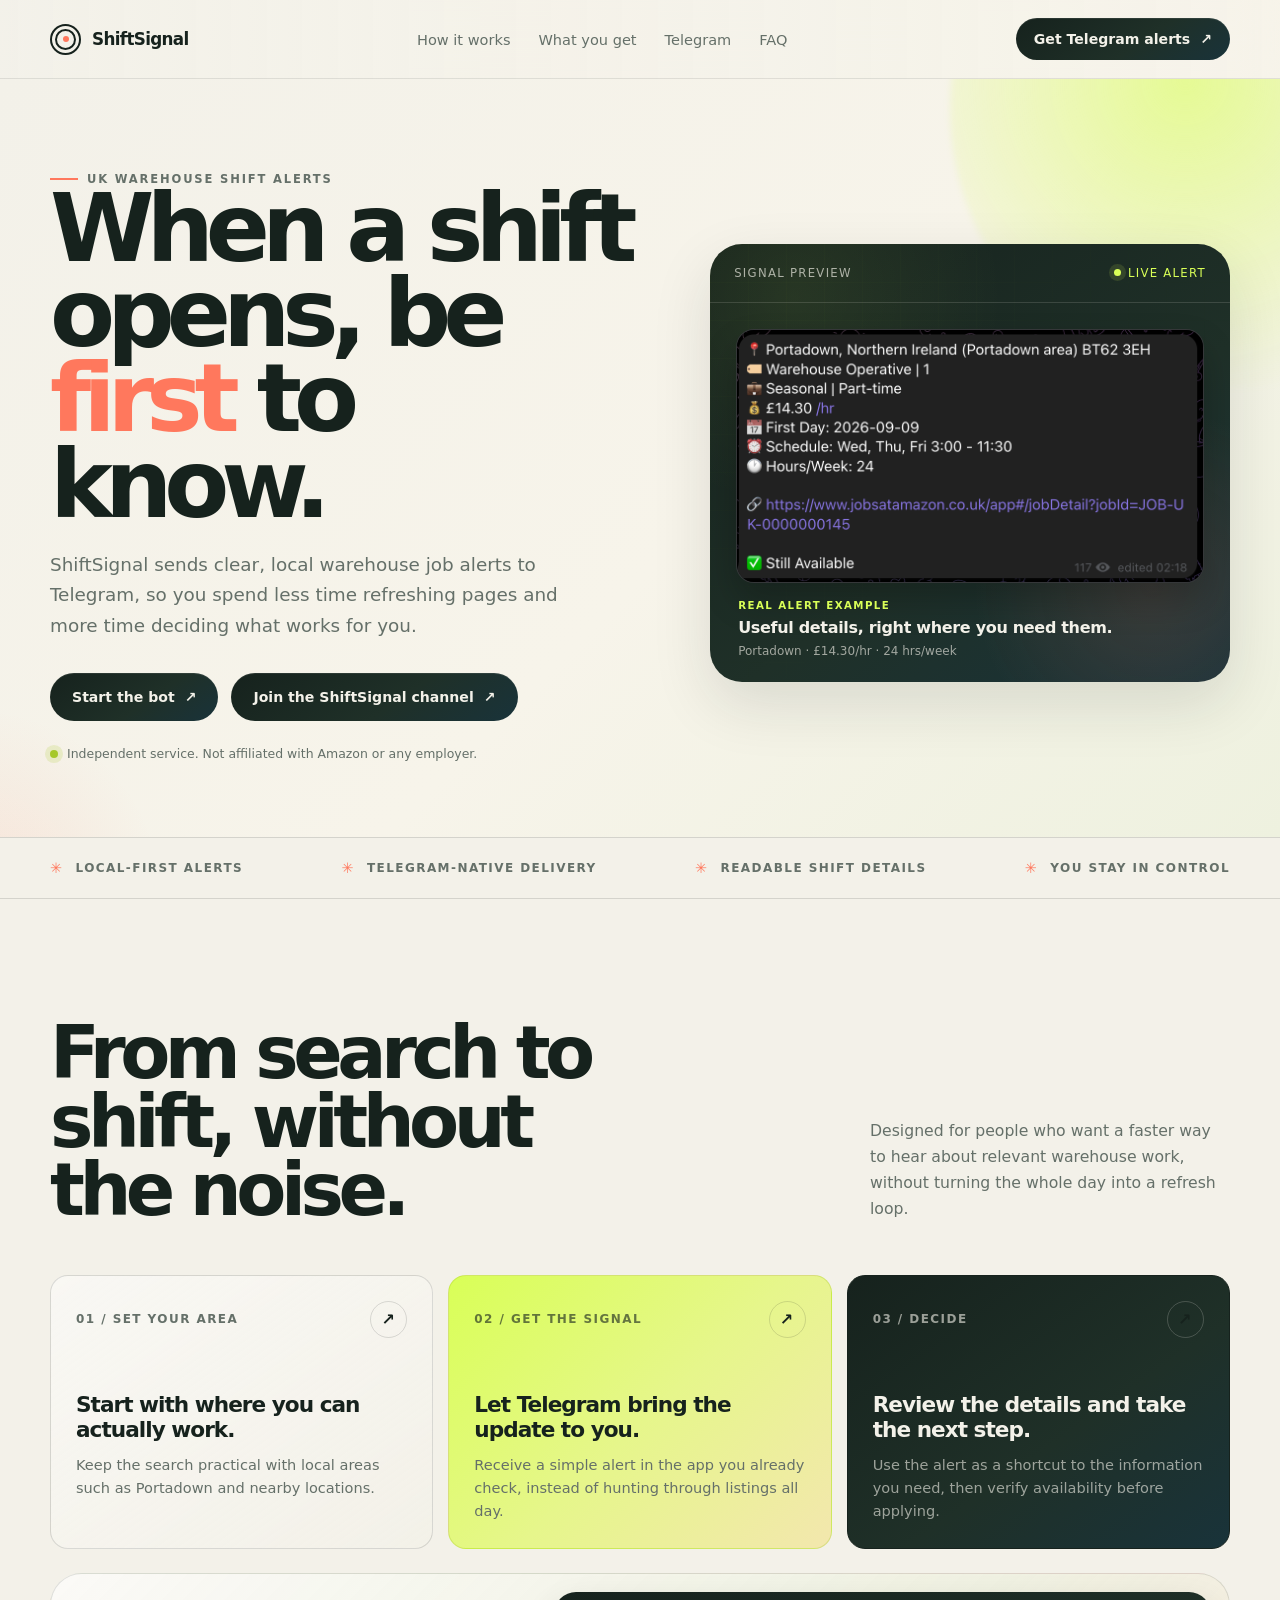
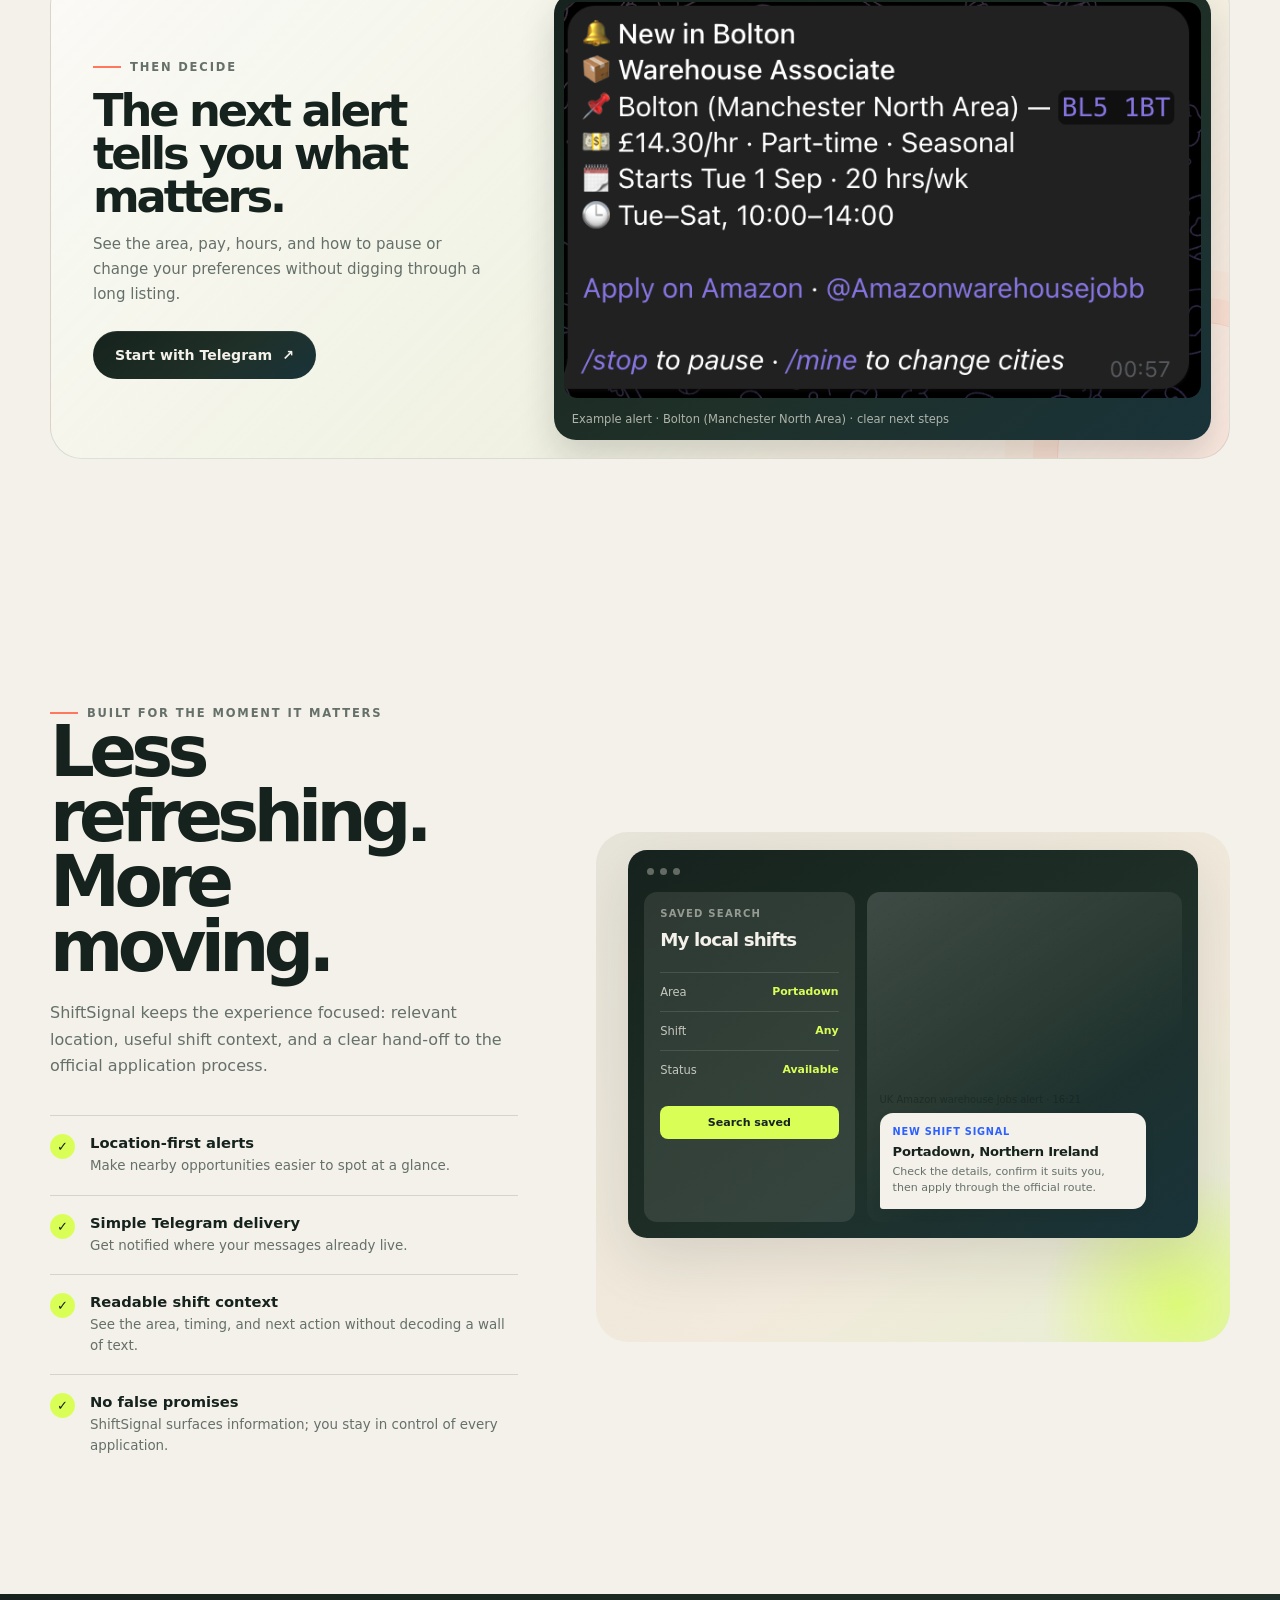
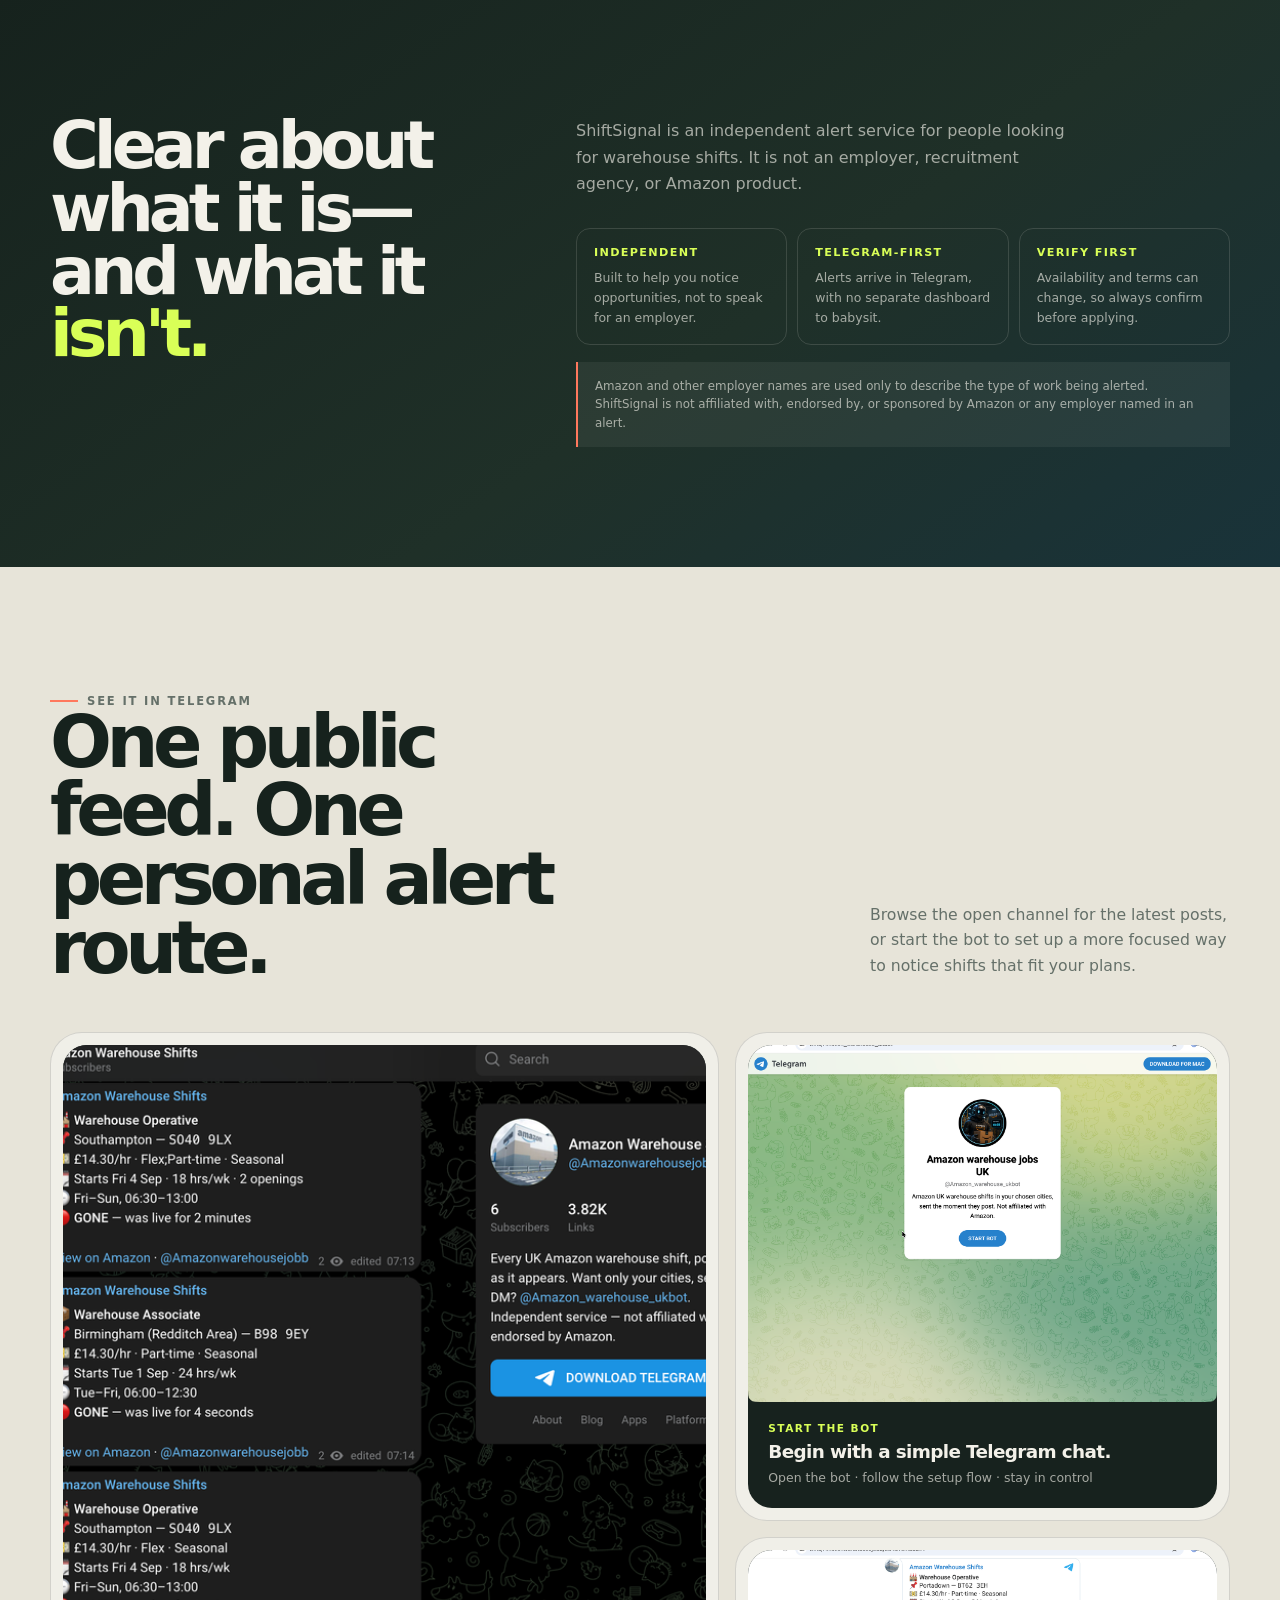
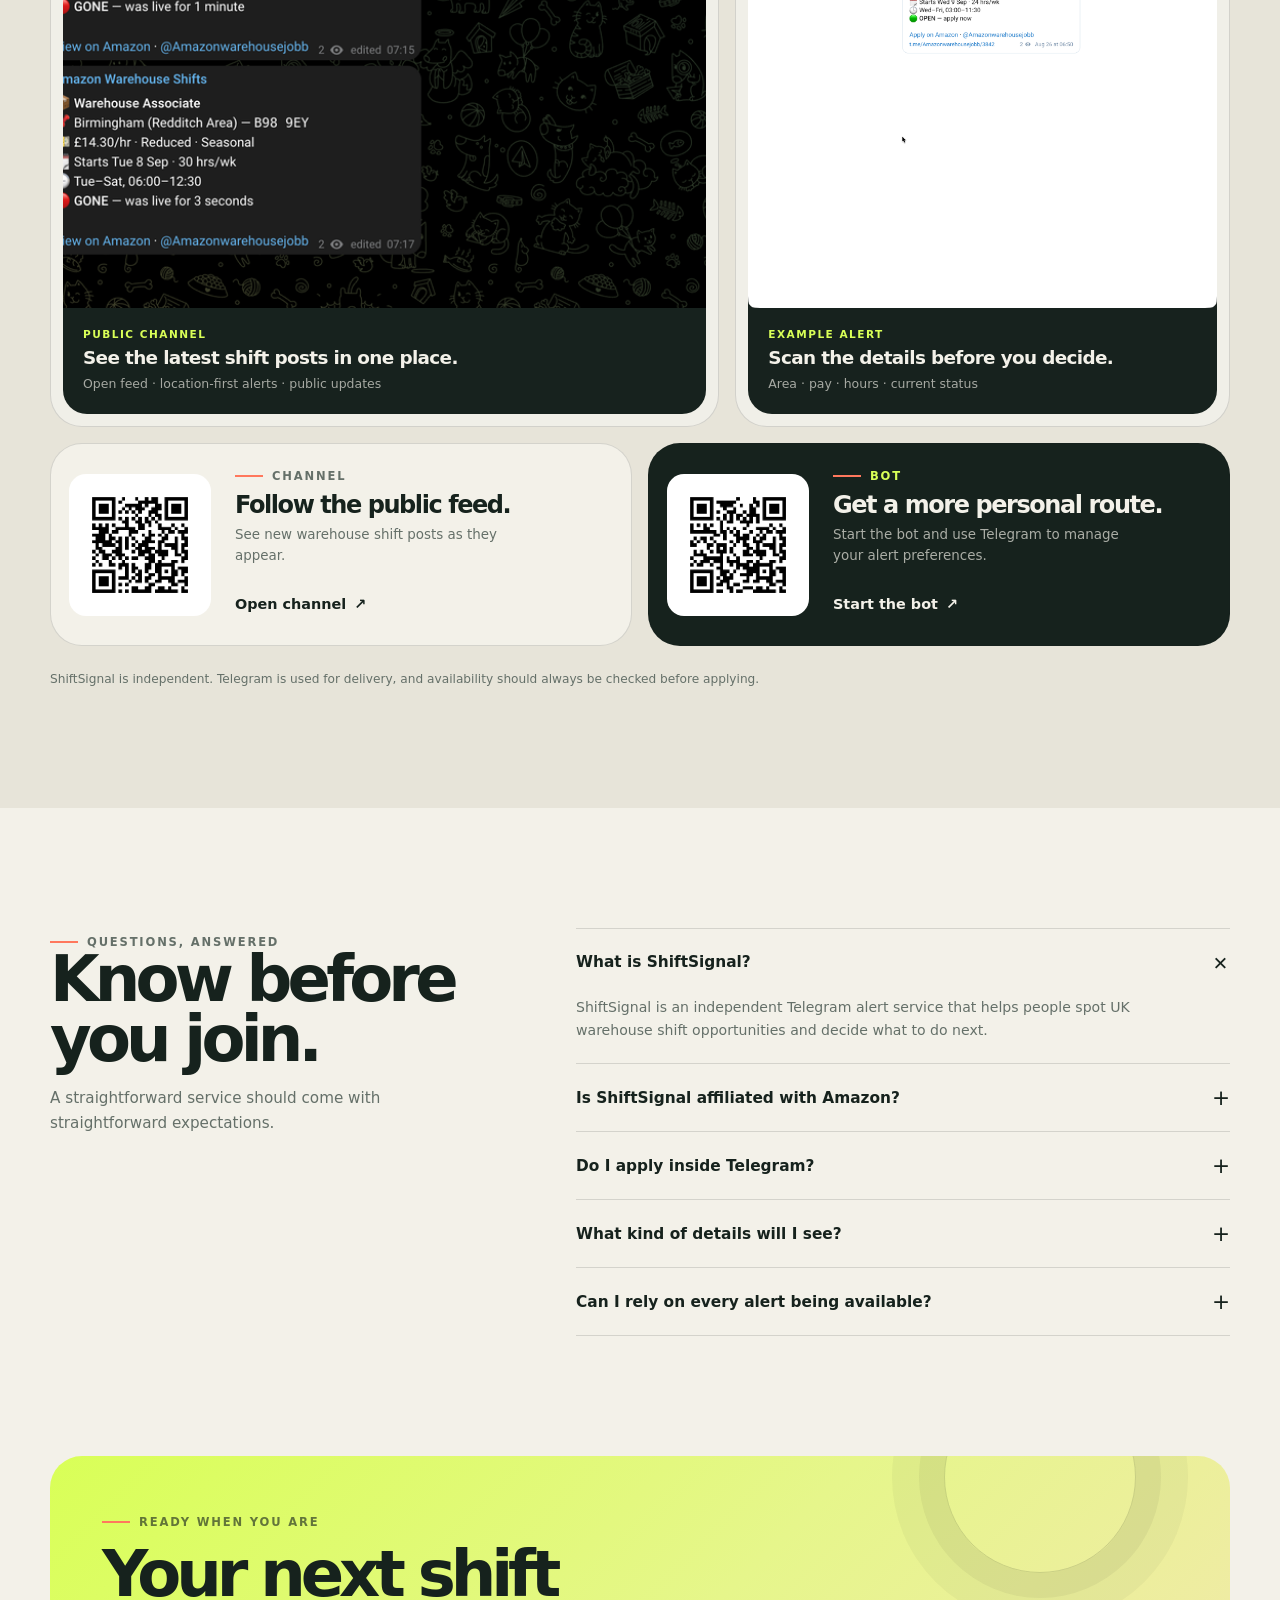
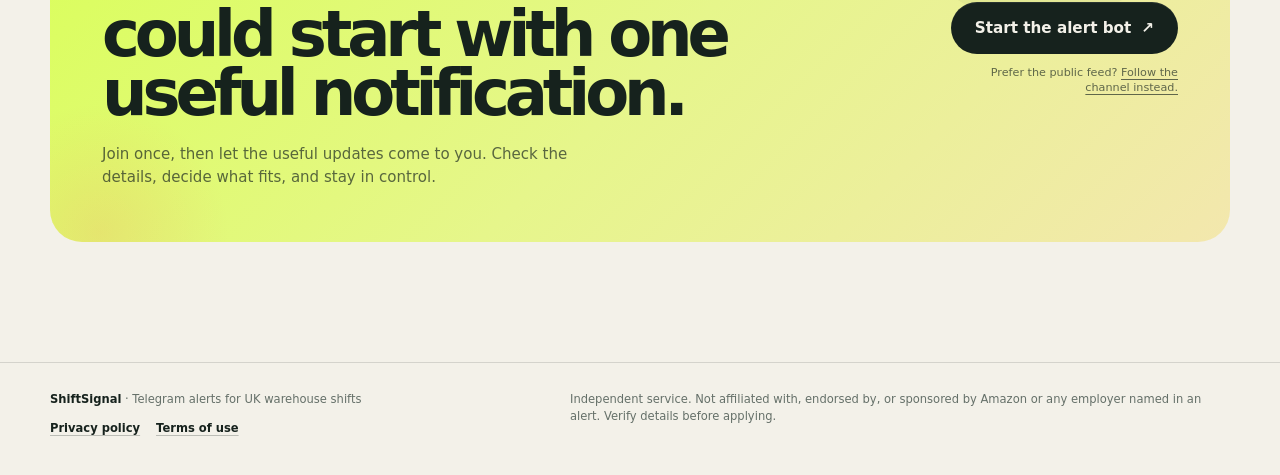
==== commit ea21b018: "feat: add direct Telegram hero actions" ====
--- a/index.html
+++ b/index.html
@@ -9,15 +9,15 @@
   <meta property="og:title" content="ShiftSignal — Telegram alerts for UK warehouse shifts">
   <meta property="og:description" content="Get local warehouse shift alerts in Telegram, with the details you need to decide what to do next.">
   <meta property="og:type" content="website">
-  <meta property="og:url" content="https://bilawal122.github.io/ShiftSignal/">
+  <meta property="og:url" content="https://shiftsignal.co.uk/">
   <meta property="og:site_name" content="ShiftSignal">
-  <meta property="og:image" content="https://bilawal122.github.io/ShiftSignal/assets/telegram-alert.png">
+  <meta property="og:image" content="https://shiftsignal.co.uk/assets/telegram-alert.png">
   <meta property="og:image:alt" content="Example ShiftSignal warehouse shift alert in Telegram">
   <meta name="twitter:card" content="summary_large_image">
   <meta name="twitter:title" content="ShiftSignal — Telegram alerts for UK warehouse shifts">
   <meta name="twitter:description" content="Get local warehouse shift alerts in Telegram, with the details you need to decide what to do next.">
-  <meta name="twitter:image" content="https://bilawal122.github.io/ShiftSignal/assets/telegram-alert.png">
-  <link rel="canonical" href="https://bilawal122.github.io/ShiftSignal/">
+  <meta name="twitter:image" content="https://shiftsignal.co.uk/assets/telegram-alert.png">
+  <link rel="canonical" href="https://shiftsignal.co.uk/">
   <link rel="icon" href="favicon.svg" type="image/svg+xml">
   <title>ShiftSignal — Telegram alerts for UK warehouse shifts</title>
   <script>
@@ -34,7 +34,7 @@
     "@context": "https://schema.org",
     "@type": "WebSite",
     "name": "ShiftSignal",
-    "url": "https://bilawal122.github.io/ShiftSignal/",
+    "url": "https://shiftsignal.co.uk/",
     "description": "Independent Telegram alerts for UK warehouse shift opportunities.",
     "inLanguage": "en-GB"
   }
@@ -384,8 +384,8 @@
           <h1>When a shift opens, be <em>first</em> to know.</h1>
           <p class="hero-copy">ShiftSignal sends clear, local warehouse job alerts to Telegram, so you spend less time refreshing pages and more time deciding what works for you.</p>
           <div class="hero-actions">
-            <a class="button-primary" data-cta="homepage-hero-telegram" href="#join">Find ShiftSignal on Telegram <span aria-hidden="true">↗</span></a>
-            <a class="button-secondary" href="#how-it-works">See how it works <span aria-hidden="true">→</span></a>
+            <a class="button-primary" data-cta="homepage-hero-bot" href="https://t.me/Amazon_warehouse_ukbot" target="_blank" rel="noopener">Start the bot <span aria-hidden="true">↗</span></a>
+            <a class="button-primary" data-cta="homepage-hero-channel" href="https://t.me/Amazonwarehousejobb" target="_blank" rel="noopener">Join the ShiftSignal channel <span aria-hidden="true">↗</span></a>
           </div>
           <div class="hero-note">Independent service. Not affiliated with Amazon or any employer.</div>
         </div>
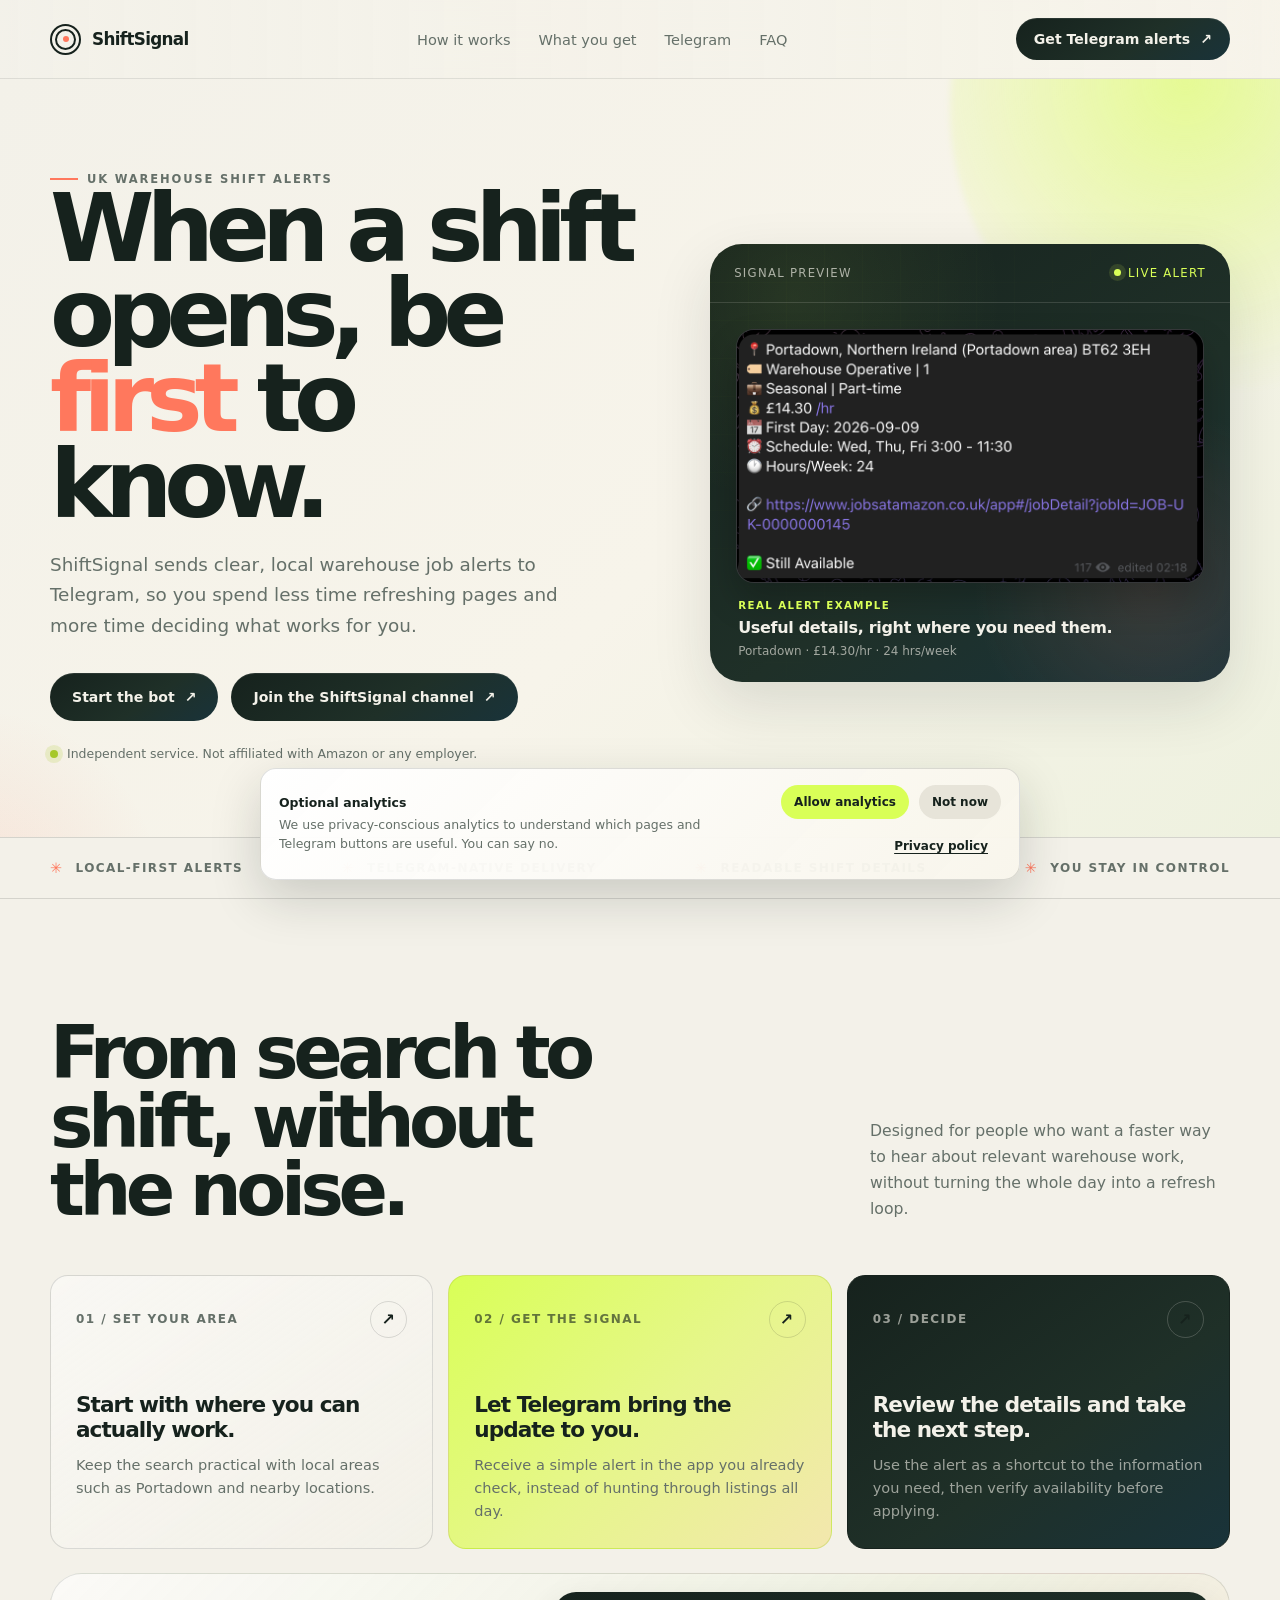
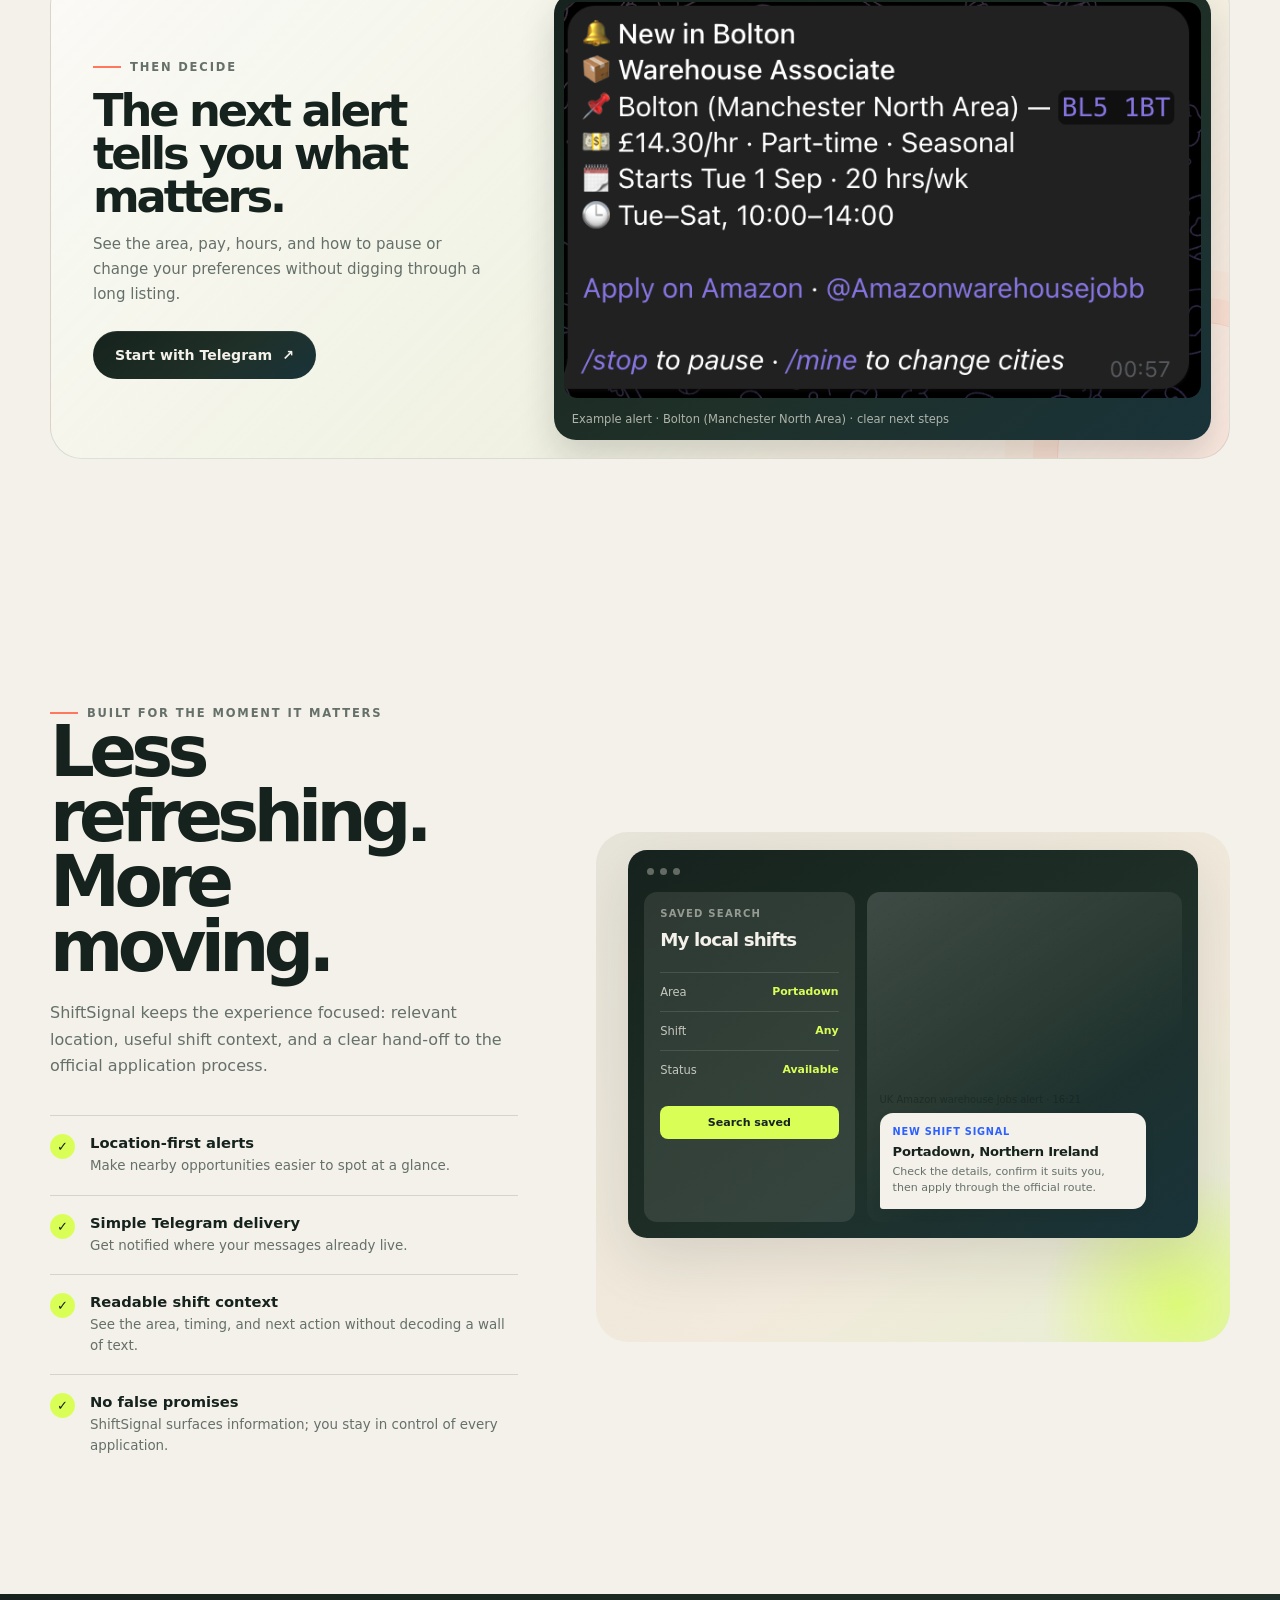
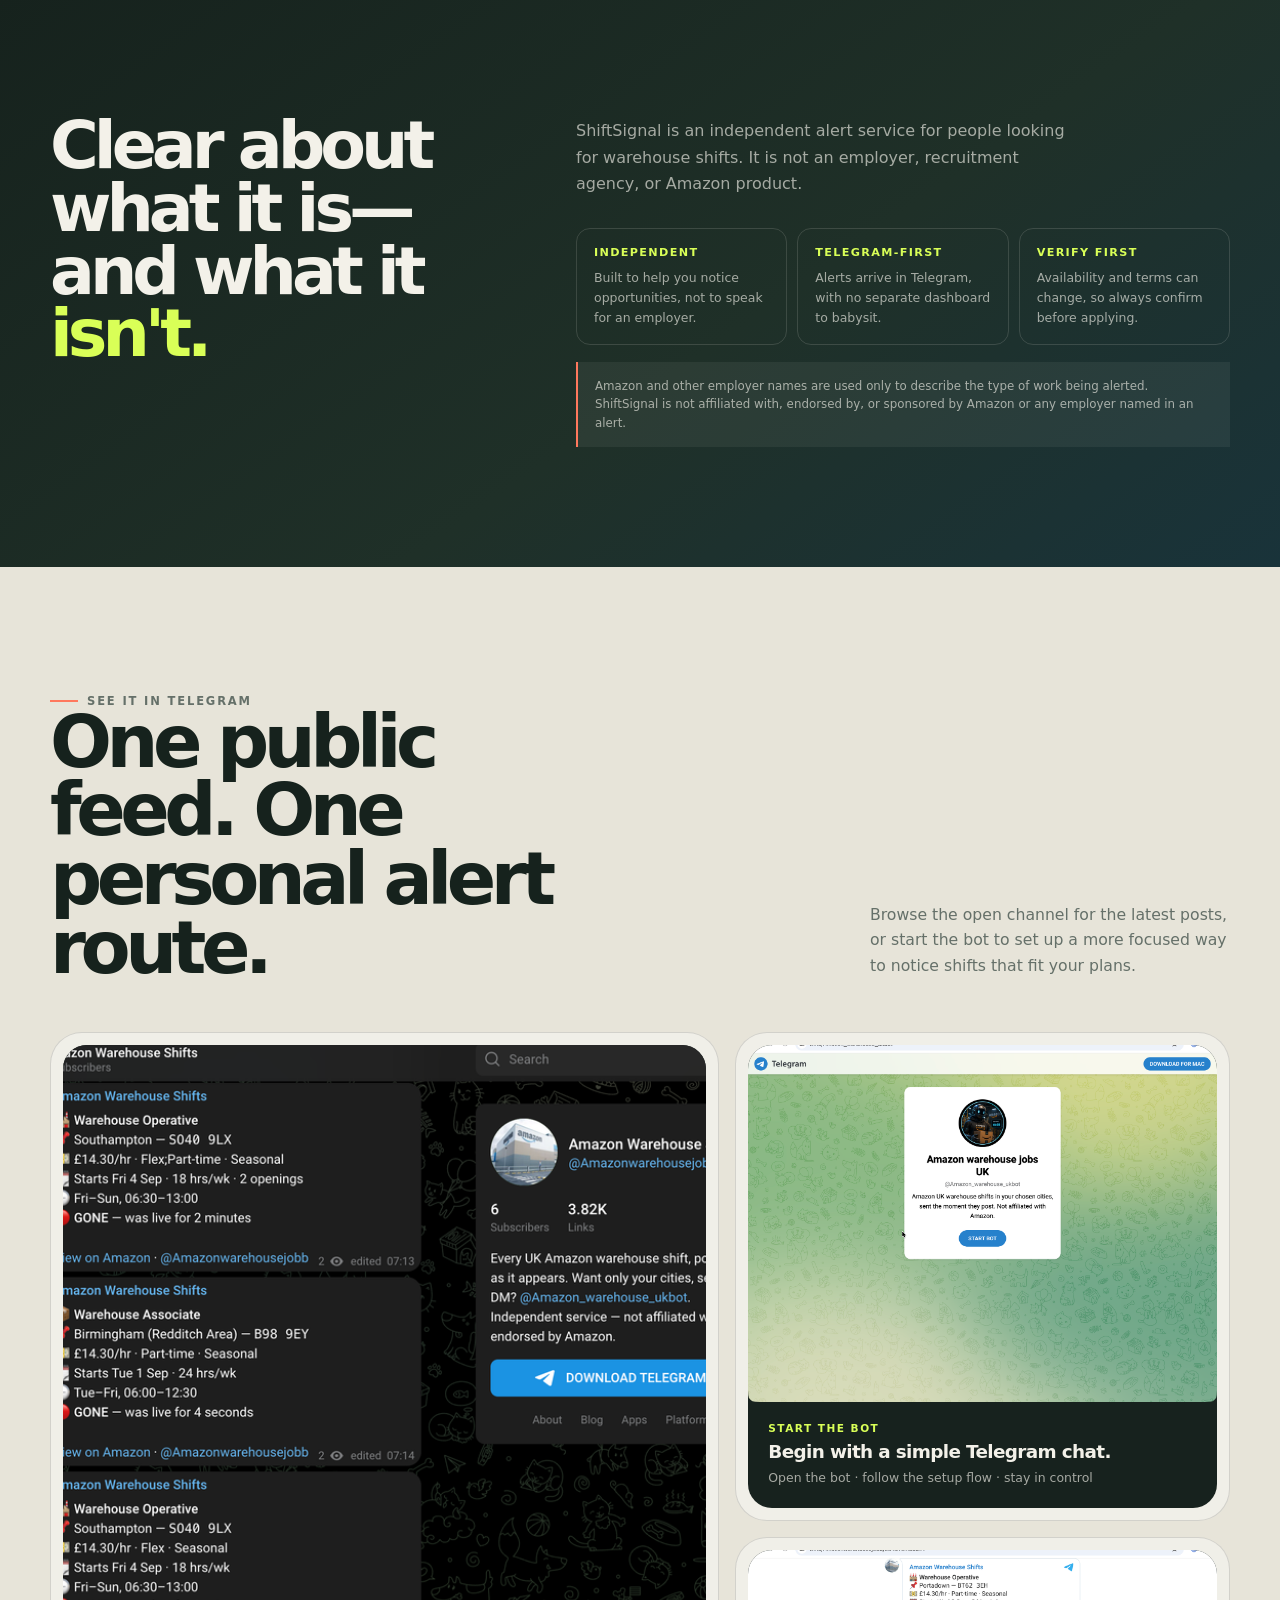
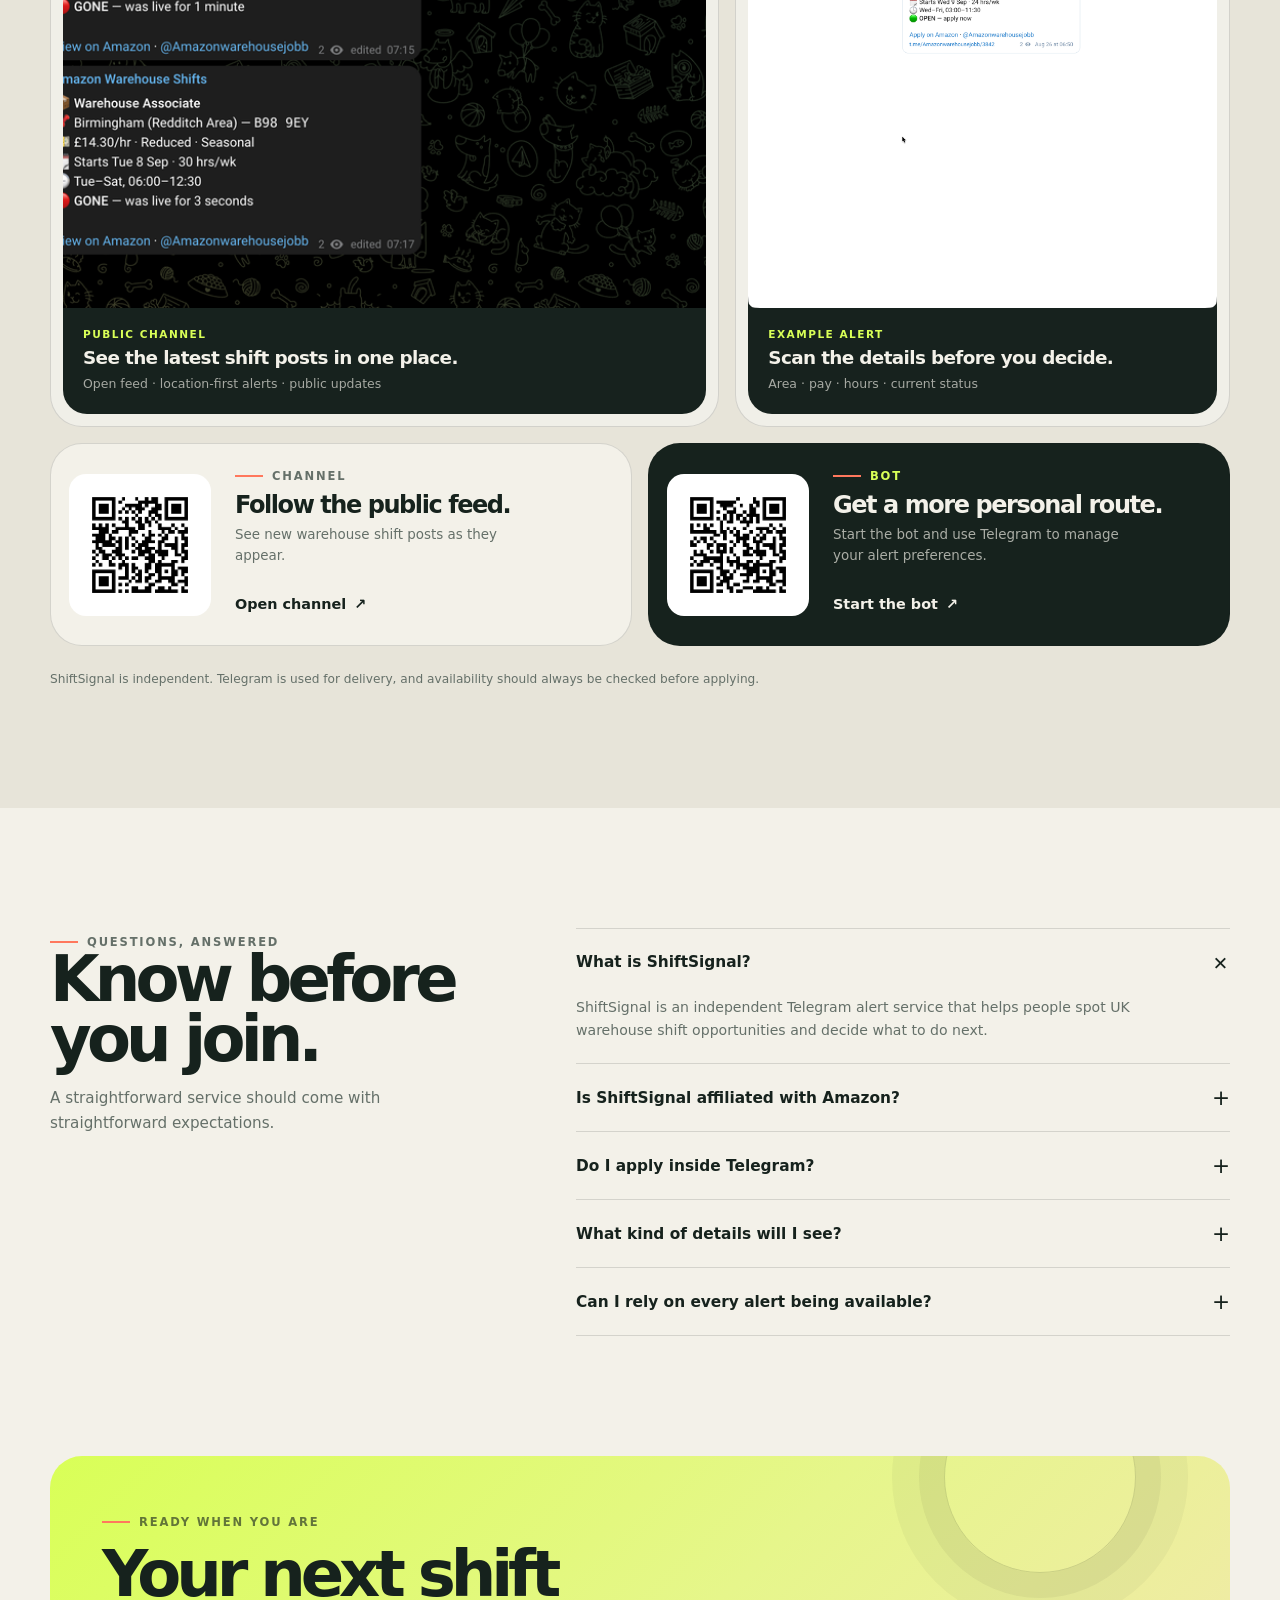
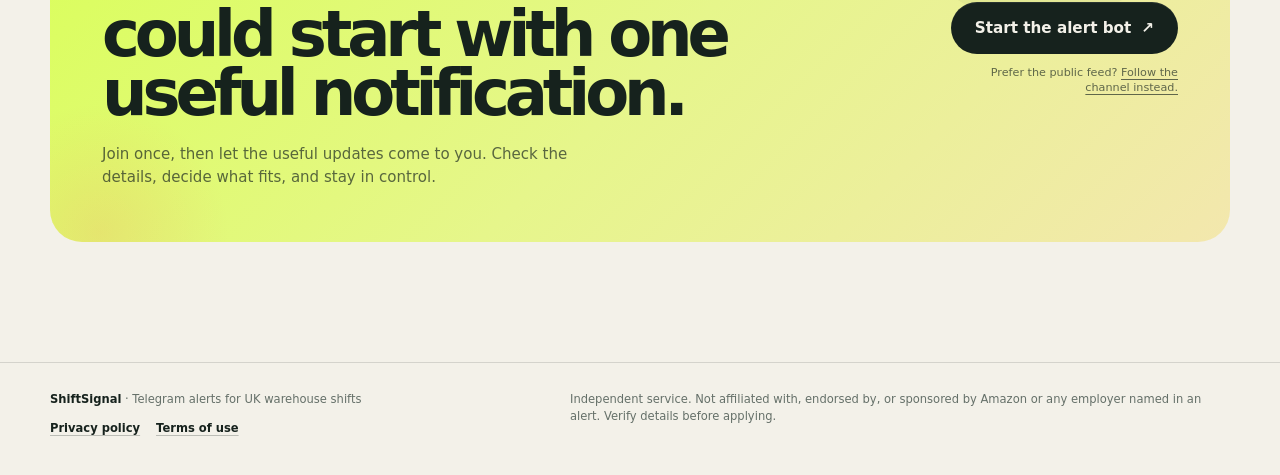
==== commit a8554585: "Wire Google Ads conversion tracking" ====
--- a/index.html
+++ b/index.html
@@ -22,13 +22,26 @@
   <title>ShiftSignal — Telegram alerts for UK warehouse shifts</title>
   <script>
     window.SHIFTSIGNAL_CONFIG = {
-      // Set googleTagId to G-... or AW-... to enable consent-gated analytics.
-      googleTagId: '',
-      // Optional: add both values to record Telegram clicks as a Google Ads conversion.
-      googleAdsConversionId: '',
-      googleAdsConversionLabel: ''
+      googleTagId: 'AW-18413436878',
+      googleAdsConversionId: 'AW-18413436878',
+      googleAdsConversionLabel: 'bNHRCJL86egcEM7_msxE'
     };
+    window.dataLayer = window.dataLayer || [];
+    window.gtag = window.gtag || function gtag() {
+      window.dataLayer.push(arguments);
+    };
+    window.gtag('consent', 'default', {
+      ad_storage: 'denied',
+      analytics_storage: 'denied',
+      ad_user_data: 'denied',
+      ad_personalization: 'denied',
+      wait_for_update: 500
+    });
+    window.gtag('js', new Date());
+    window.gtag('config', window.SHIFTSIGNAL_CONFIG.googleTagId, { anonymize_ip: true });
+    window.__shiftsignalGoogleTagConfigured = true;
   </script>
+  <script async src="https://www.googletagmanager.com/gtag/js?id=AW-18413436878"></script>
   <script type="application/ld+json">
   {
     "@context": "https://schema.org",
@@ -499,16 +512,16 @@
 
         <div class="telegram-join-grid">
           <article class="qr-card reveal">
-            <a class="qr-art" href="https://t.me/Amazonwarehousejobb" target="_blank" rel="noopener" aria-label="Open the ShiftSignal Telegram channel">
+            <a class="qr-art" data-cta="homepage-channel-qr" href="https://t.me/Amazonwarehousejobb" target="_blank" rel="noopener" aria-label="Open the ShiftSignal Telegram channel">
               <img src="assets/qr-channel.png" alt="QR code to open the ShiftSignal Telegram channel" width="518" height="518" loading="lazy" decoding="async">
             </a>
-            <div class="qr-copy"><div class="eyebrow">Channel</div><h3>Follow the public feed.</h3><p>See new warehouse shift posts as they appear.</p><a class="button-secondary" href="https://t.me/Amazonwarehousejobb" target="_blank" rel="noopener">Open channel <span aria-hidden="true">↗</span></a></div>
+            <div class="qr-copy"><div class="eyebrow">Channel</div><h3>Follow the public feed.</h3><p>See new warehouse shift posts as they appear.</p><a class="button-secondary" data-cta="homepage-channel-link" href="https://t.me/Amazonwarehousejobb" target="_blank" rel="noopener">Open channel <span aria-hidden="true">↗</span></a></div>
           </article>
           <article class="qr-card qr-card-accent reveal">
-            <a class="qr-art" href="https://t.me/Amazon_warehouse_ukbot" target="_blank" rel="noopener" aria-label="Open the ShiftSignal Telegram bot">
+            <a class="qr-art" data-cta="homepage-bot-qr" href="https://t.me/Amazon_warehouse_ukbot" target="_blank" rel="noopener" aria-label="Open the ShiftSignal Telegram bot">
               <img src="assets/qr-bot.png" alt="QR code to open the ShiftSignal Telegram bot" width="518" height="518" loading="lazy" decoding="async">
             </a>
-            <div class="qr-copy"><div class="eyebrow">Bot</div><h3>Get a more personal route.</h3><p>Start the bot and use Telegram to manage your alert preferences.</p><a class="button-secondary" href="https://t.me/Amazon_warehouse_ukbot" target="_blank" rel="noopener">Start the bot <span aria-hidden="true">↗</span></a></div>
+            <div class="qr-copy"><div class="eyebrow">Bot</div><h3>Get a more personal route.</h3><p>Start the bot and use Telegram to manage your alert preferences.</p><a class="button-secondary" data-cta="homepage-bot-link" href="https://t.me/Amazon_warehouse_ukbot" target="_blank" rel="noopener">Start the bot <span aria-hidden="true">↗</span></a></div>
           </article>
         </div>
         <p class="telegram-disclaimer">ShiftSignal is independent. Telegram is used for delivery, and availability should always be checked before applying.</p>
